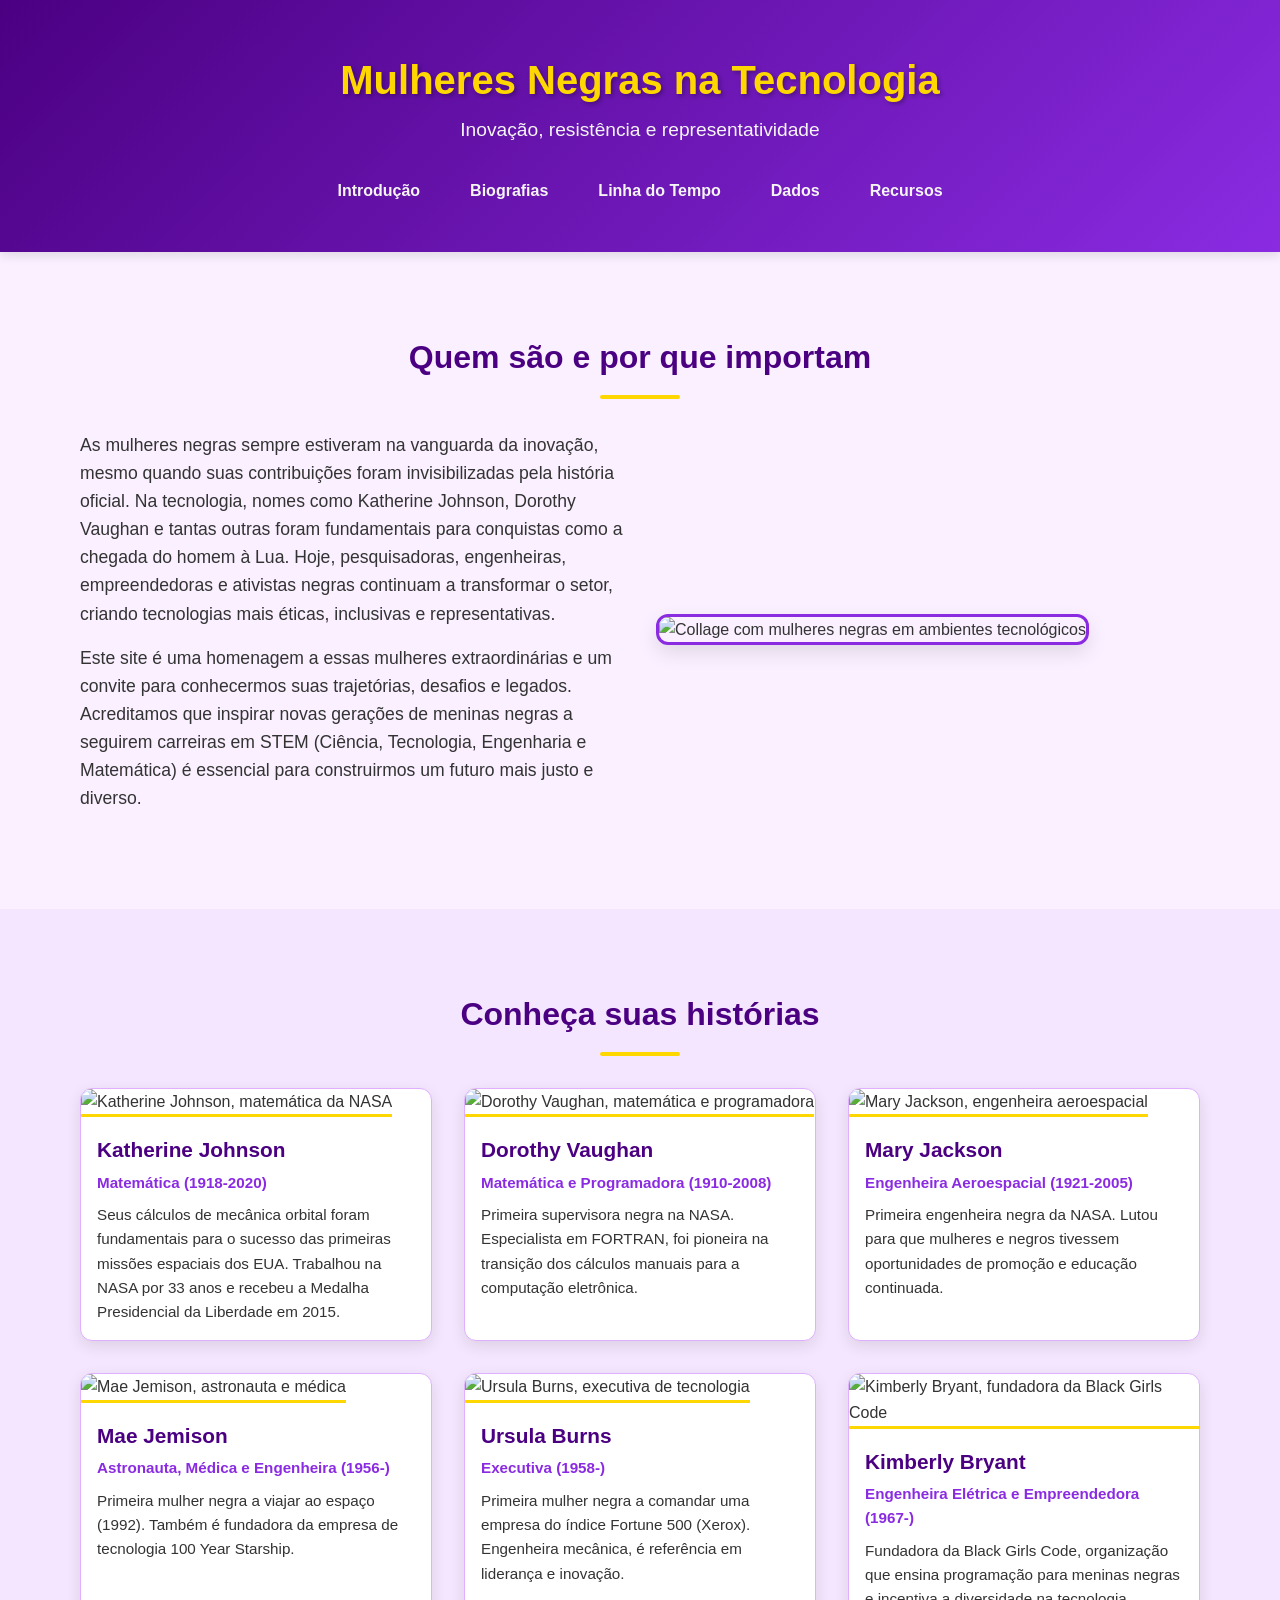
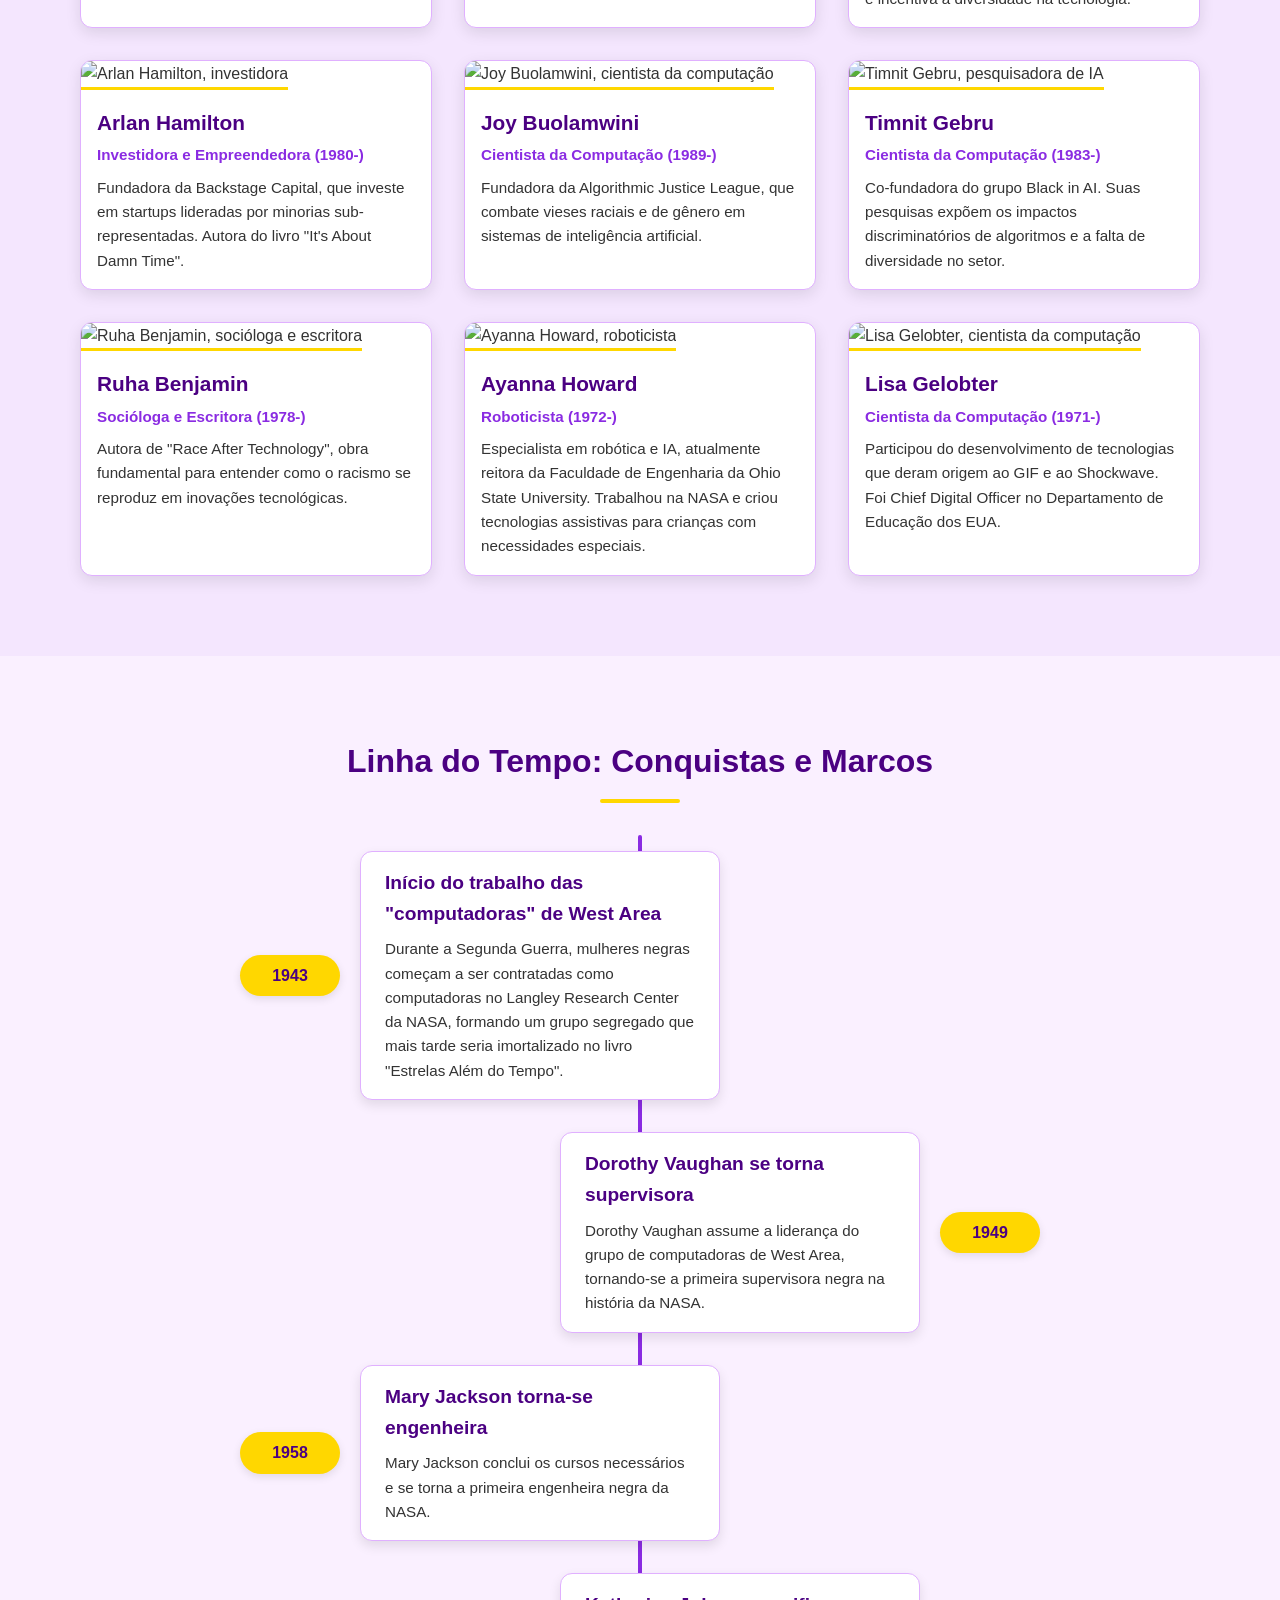
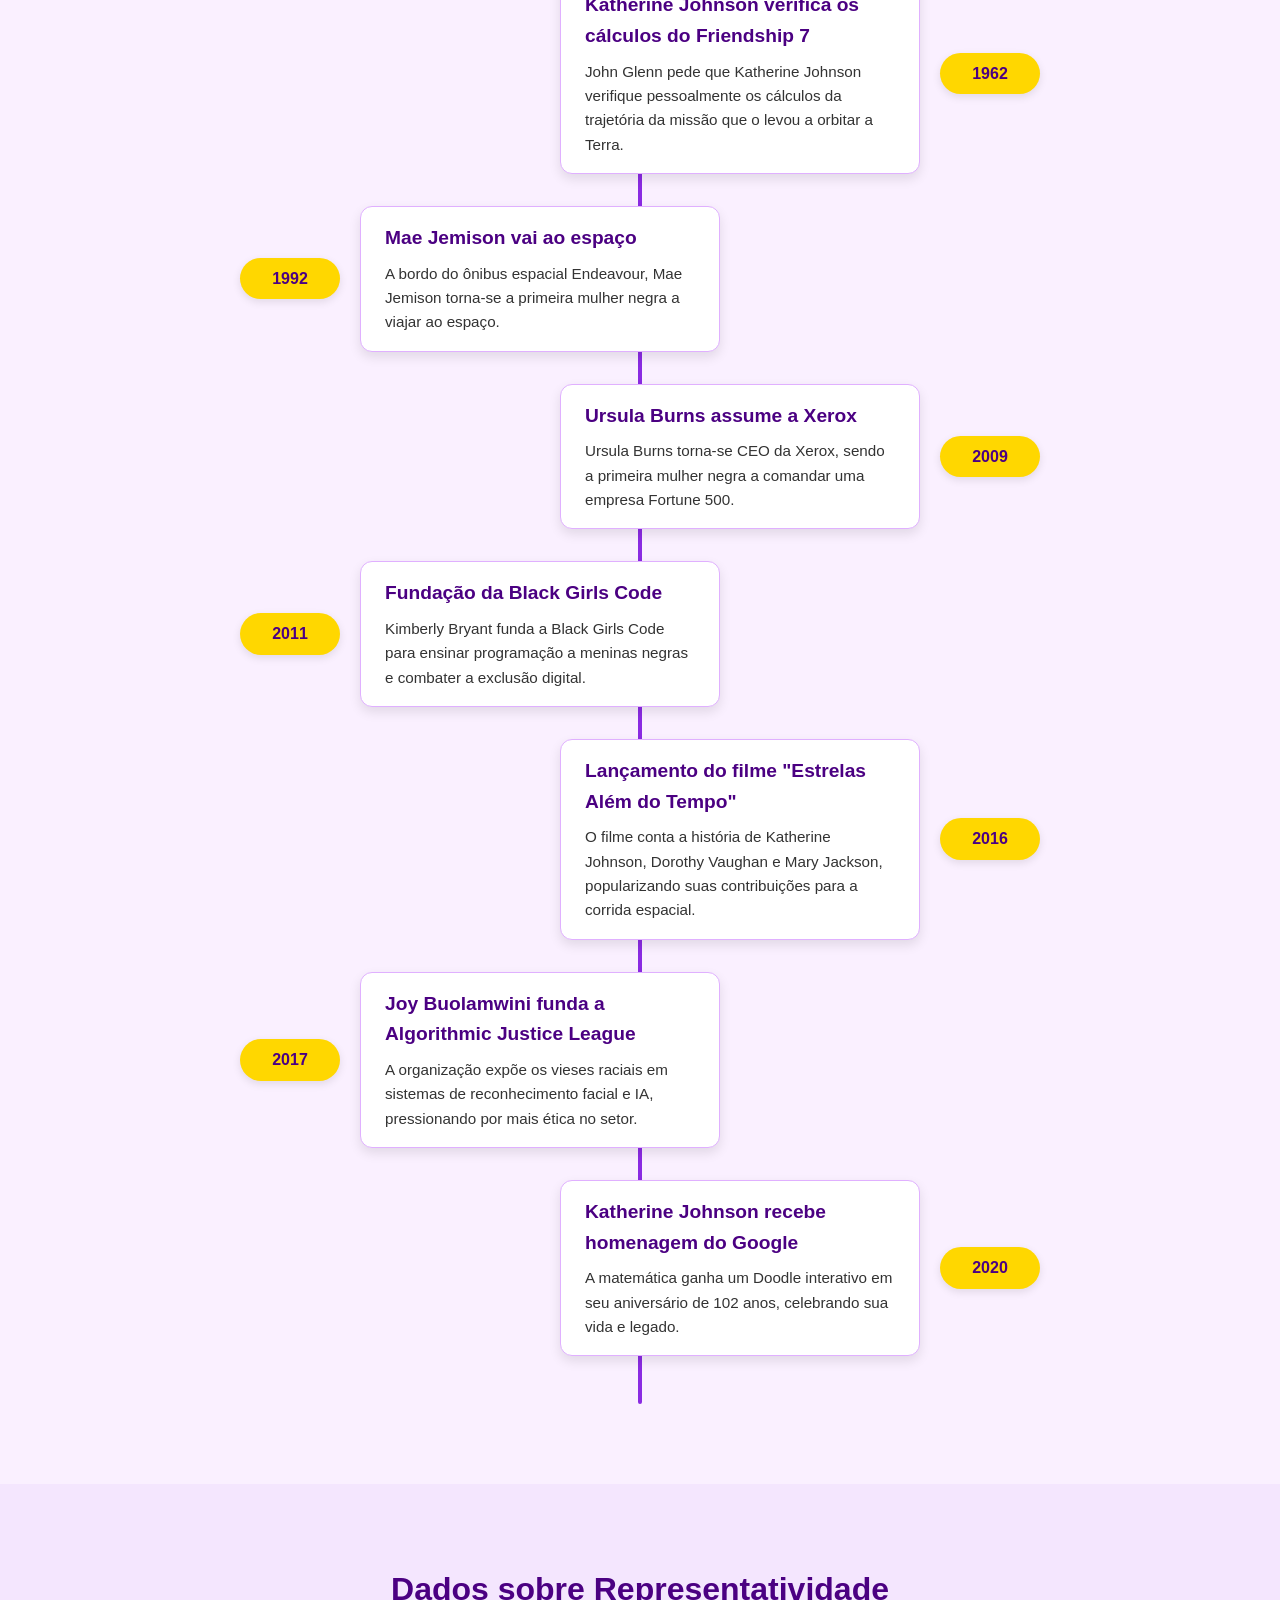
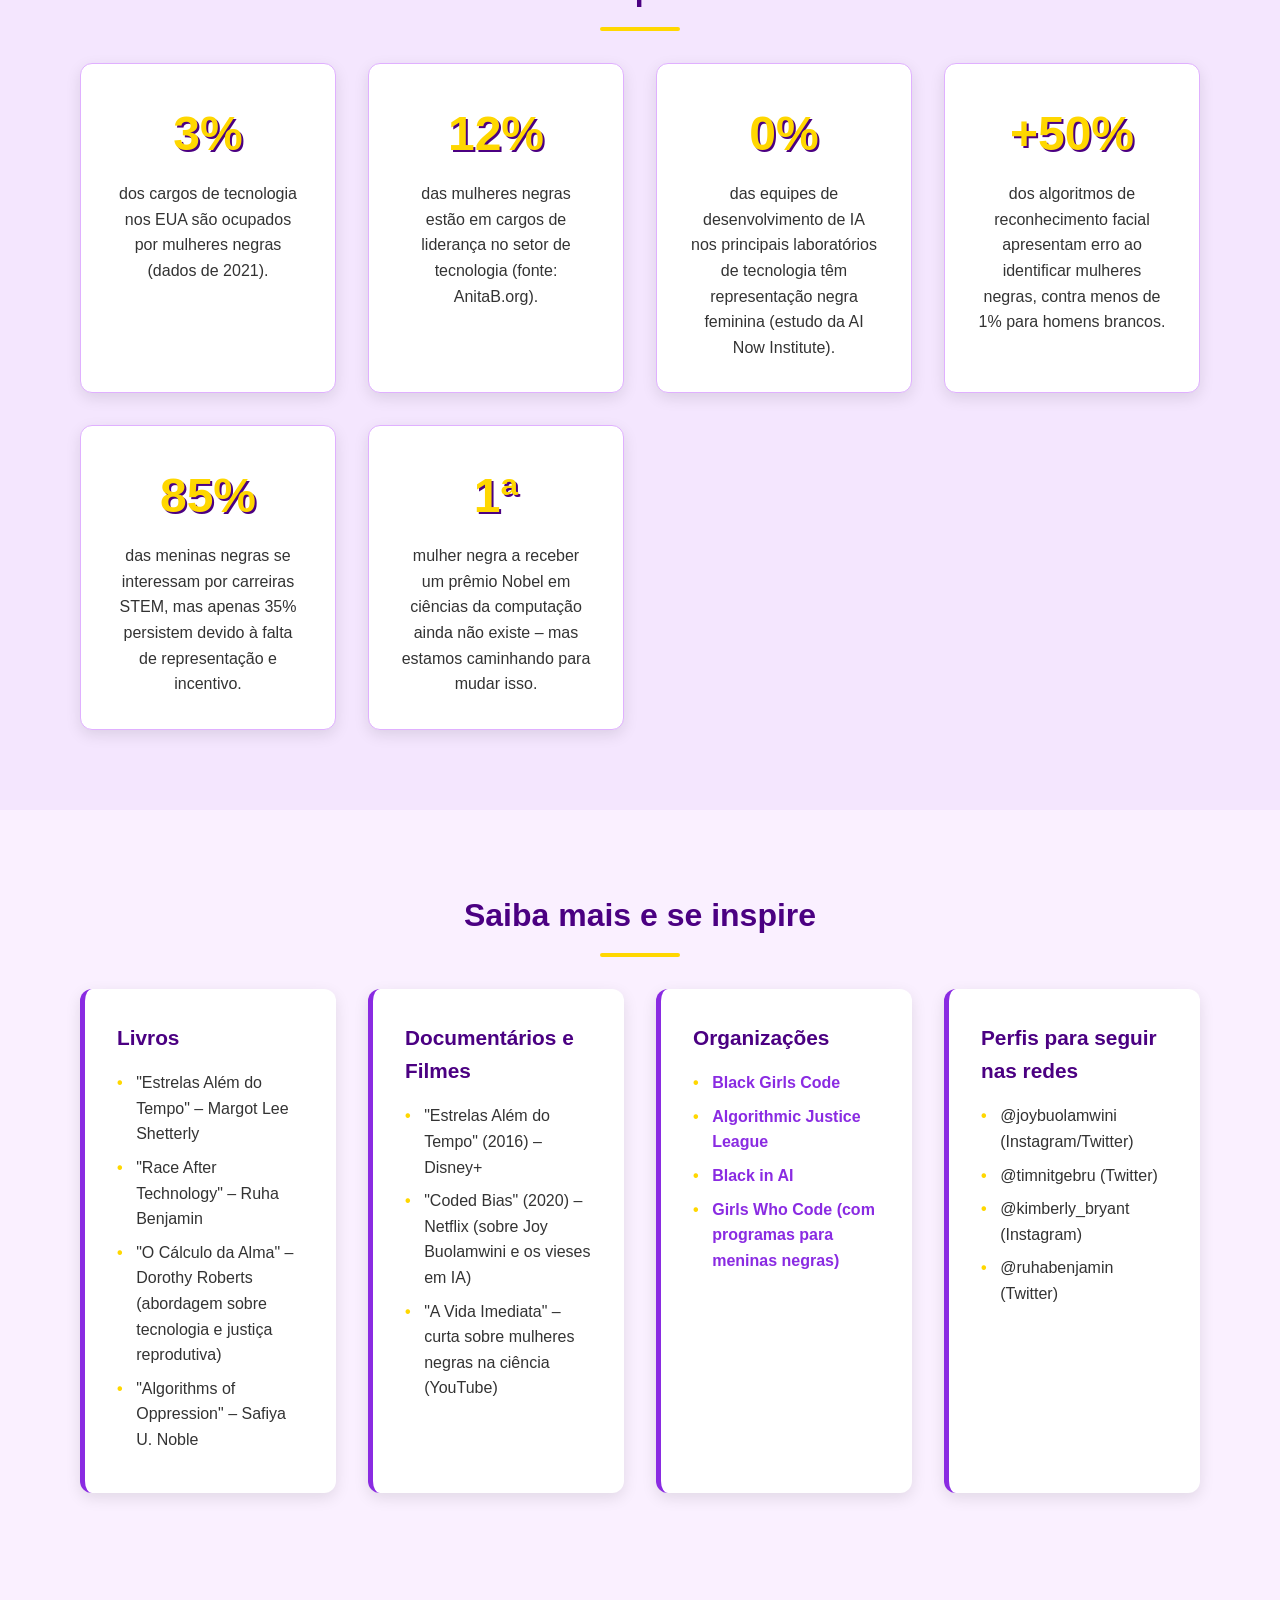
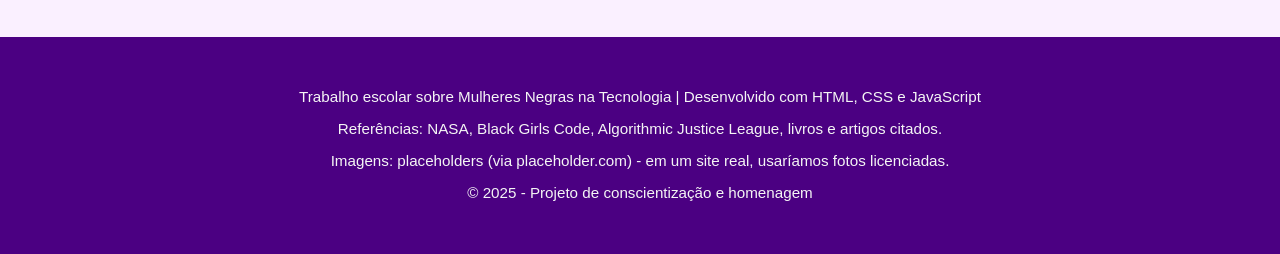
==== index.html @ 6ed9ed8a "Start inicial" ====
<!DOCTYPE html>
<html lang="pt-BR">
<head>
    <meta charset="UTF-8">
    <meta name="viewport" content="width=device-width, initial-scale=1.0">
    <title>Mulheres Negras na Tecnologia</title>
    <link rel="stylesheet" href="design/global.css">
</head>
<body>
    <header class="cabecalho">
        <div class="container">
            <h1 class="titulo-principal">Mulheres Negras na Tecnologia</h1>
            <p class="subtitulo">Inovação, resistência e representatividade</p>
            <nav class="navegacao">
                <ul class="menu">
                    <li><a href="#introducao">Introdução</a></li>
                    <li><a href="#biografias">Biografias</a></li>
                    <li><a href="#linha-do-tempo">Linha do Tempo</a></li>
                    <li><a href="#estatisticas">Dados</a></li>
                    <li><a href="#recursos">Recursos</a></li>
                </ul>
            </nav>
        </div>
    </header>

    <main>
        <section id="introducao" class="secao introducao">
            <div class="container">
                <h2 class="titulo-secao">Quem são e por que importam</h2>
                <div class="conteudo-introducao">
                    <div class="texto-introducao">
                        <p>As mulheres negras sempre estiveram na vanguarda da inovação, mesmo quando suas contribuições foram invisibilizadas pela história oficial. Na tecnologia, nomes como Katherine Johnson, Dorothy Vaughan e tantas outras foram fundamentais para conquistas como a chegada do homem à Lua. Hoje, pesquisadoras, engenheiras, empreendedoras e ativistas negras continuam a transformar o setor, criando tecnologias mais éticas, inclusivas e representativas.</p>
                        <p>Este site é uma homenagem a essas mulheres extraordinárias e um convite para conhecermos suas trajetórias, desafios e legados. Acreditamos que inspirar novas gerações de meninas negras a seguirem carreiras em STEM (Ciência, Tecnologia, Engenharia e Matemática) é essencial para construirmos um futuro mais justo e diverso.</p>
                    </div>
                    <div class="imagem-introducao">
                        <img src="https://via.placeholder.com/400x300/5E2394/FFFFFF?text=Representatividade+negra+na+tecnologia" alt="Collage com mulheres negras em ambientes tecnológicos" class="img-responsive">
                    </div>
                </div>
            </div>
        </section>

        <section id="biografias" class="secao biografias">
            <div class="container">
                <h2 class="titulo-secao">Conheça suas histórias</h2>
                <div class="grid-cards">
                    <article class="card">
                        <img src="https://via.placeholder.com/300x200/8A2BE2/FFFFFF?text=Katherine+Johnson" alt="Katherine Johnson, matemática da NASA" class="card-imagem">
                        <div class="card-conteudo">
                            <h3 class="card-titulo">Katherine Johnson</h3>
                            <p class="card-area">Matemática (1918-2020)</p>
                            <p class="card-descricao">Seus cálculos de mecânica orbital foram fundamentais para o sucesso das primeiras missões espaciais dos EUA. Trabalhou na NASA por 33 anos e recebeu a Medalha Presidencial da Liberdade em 2015.</p>
                        </div>
                    </article>

                    <article class="card">
                        <img src="https://via.placeholder.com/300x200/8A2BE2/FFFFFF?text=Dorothy+Vaughan" alt="Dorothy Vaughan, matemática e programadora" class="card-imagem">
                        <div class="card-conteudo">
                            <h3 class="card-titulo">Dorothy Vaughan</h3>
                            <p class="card-area">Matemática e Programadora (1910-2008)</p>
                            <p class="card-descricao">Primeira supervisora negra na NASA. Especialista em FORTRAN, foi pioneira na transição dos cálculos manuais para a computação eletrônica.</p>
                        </div>
                    </article>

                    <article class="card">
                        <img src="https://via.placeholder.com/300x200/8A2BE2/FFFFFF?text=Mary+Jackson" alt="Mary Jackson, engenheira aeroespacial" class="card-imagem">
                        <div class="card-conteudo">
                            <h3 class="card-titulo">Mary Jackson</h3>
                            <p class="card-area">Engenheira Aeroespacial (1921-2005)</p>
                            <p class="card-descricao">Primeira engenheira negra da NASA. Lutou para que mulheres e negros tivessem oportunidades de promoção e educação continuada.</p>
                        </div>
                    </article>

                    <article class="card">
                        <img src="https://via.placeholder.com/300x200/8A2BE2/FFFFFF?text=Mae+Jemison" alt="Mae Jemison, astronauta e médica" class="card-imagem">
                        <div class="card-conteudo">
                            <h3 class="card-titulo">Mae Jemison</h3>
                            <p class="card-area">Astronauta, Médica e Engenheira (1956-)</p>
                            <p class="card-descricao">Primeira mulher negra a viajar ao espaço (1992). Também é fundadora da empresa de tecnologia 100 Year Starship.</p>
                        </div>
                    </article>

                    <article class="card">
                        <img src="https://via.placeholder.com/300x200/8A2BE2/FFFFFF?text=Ursula+Burns" alt="Ursula Burns, executiva de tecnologia" class="card-imagem">
                        <div class="card-conteudo">
                            <h3 class="card-titulo">Ursula Burns</h3>
                            <p class="card-area">Executiva (1958-)</p>
                            <p class="card-descricao">Primeira mulher negra a comandar uma empresa do índice Fortune 500 (Xerox). Engenheira mecânica, é referência em liderança e inovação.</p>
                        </div>
                    </article>

                    <article class="card">
                        <img src="https://via.placeholder.com/300x200/8A2BE2/FFFFFF?text=Kimberly+Bryant" alt="Kimberly Bryant, fundadora da Black Girls Code" class="card-imagem">
                        <div class="card-conteudo">
                            <h3 class="card-titulo">Kimberly Bryant</h3>
                            <p class="card-area">Engenheira Elétrica e Empreendedora (1967-)</p>
                            <p class="card-descricao">Fundadora da Black Girls Code, organização que ensina programação para meninas negras e incentiva a diversidade na tecnologia.</p>
                        </div>
                    </article>

                    <article class="card">
                        <img src="https://via.placeholder.com/300x200/8A2BE2/FFFFFF?text=Arlan+Hamilton" alt="Arlan Hamilton, investidora" class="card-imagem">
                        <div class="card-conteudo">
                            <h3 class="card-titulo">Arlan Hamilton</h3>
                            <p class="card-area">Investidora e Empreendedora (1980-)</p>
                            <p class="card-descricao">Fundadora da Backstage Capital, que investe em startups lideradas por minorias sub-representadas. Autora do livro "It's About Damn Time".</p>
                        </div>
                    </article>

                    <article class="card">
                        <img src="https://via.placeholder.com/300x200/8A2BE2/FFFFFF?text=Joy+Buolamwini" alt="Joy Buolamwini, cientista da computação" class="card-imagem">
                        <div class="card-conteudo">
                            <h3 class="card-titulo">Joy Buolamwini</h3>
                            <p class="card-area">Cientista da Computação (1989-)</p>
                            <p class="card-descricao">Fundadora da Algorithmic Justice League, que combate vieses raciais e de gênero em sistemas de inteligência artificial.</p>
                        </div>
                    </article>

                    <article class="card">
                        <img src="https://via.placeholder.com/300x200/8A2BE2/FFFFFF?text=Timnit+Gebru" alt="Timnit Gebru, pesquisadora de IA" class="card-imagem">
                        <div class="card-conteudo">
                            <h3 class="card-titulo">Timnit Gebru</h3>
                            <p class="card-area">Cientista da Computação (1983-)</p>
                            <p class="card-descricao">Co-fundadora do grupo Black in AI. Suas pesquisas expõem os impactos discriminatórios de algoritmos e a falta de diversidade no setor.</p>
                        </div>
                    </article>

                    <article class="card">
                        <img src="https://via.placeholder.com/300x200/8A2BE2/FFFFFF?text=Ruha+Benjamin" alt="Ruha Benjamin, socióloga e escritora" class="card-imagem">
                        <div class="card-conteudo">
                            <h3 class="card-titulo">Ruha Benjamin</h3>
                            <p class="card-area">Socióloga e Escritora (1978-)</p>
                            <p class="card-descricao">Autora de "Race After Technology", obra fundamental para entender como o racismo se reproduz em inovações tecnológicas.</p>
                        </div>
                    </article>

                    
                    <article class="card">
                        <img src="https://via.placeholder.com/300x200/8A2BE2/FFFFFF?text=Ayanna+Howard" alt="Ayanna Howard, roboticista" class="card-imagem">
                        <div class="card-conteudo">
                            <h3 class="card-titulo">Ayanna Howard</h3>
                            <p class="card-area">Roboticista (1972-)</p>
                            <p class="card-descricao">Especialista em robótica e IA, atualmente reitora da Faculdade de Engenharia da Ohio State University. Trabalhou na NASA e criou tecnologias assistivas para crianças com necessidades especiais.</p>
                        </div>
                    </article>

                   
                    <article class="card">
                        <img src="https://via.placeholder.com/300x200/8A2BE2/FFFFFF?text=Lisa+Gelobter" alt="Lisa Gelobter, cientista da computação" class="card-imagem">
                        <div class="card-conteudo">
                            <h3 class="card-titulo">Lisa Gelobter</h3>
                            <p class="card-area">Cientista da Computação (1971-)</p>
                            <p class="card-descricao">Participou do desenvolvimento de tecnologias que deram origem ao GIF e ao Shockwave. Foi Chief Digital Officer no Departamento de Educação dos EUA.</p>
                        </div>
                    </article>
                </div>
            </div>
        </section>

        
        <section id="linha-do-tempo" class="secao linha-do-tempo">
            <div class="container">
                <h2 class="titulo-secao">Linha do Tempo: Conquistas e Marcos</h2>
                <div class="timeline">
                    <div class="timeline-item">
                        <div class="timeline-data">1943</div>
                        <div class="timeline-conteudo">
                            <h3>Início do trabalho das "computadoras" de West Area</h3>
                            <p>Durante a Segunda Guerra, mulheres negras começam a ser contratadas como computadoras no Langley Research Center da NASA, formando um grupo segregado que mais tarde seria imortalizado no livro "Estrelas Além do Tempo".</p>
                        </div>
                    </div>
                    <div class="timeline-item">
                        <div class="timeline-data">1949</div>
                        <div class="timeline-conteudo">
                            <h3>Dorothy Vaughan se torna supervisora</h3>
                            <p>Dorothy Vaughan assume a liderança do grupo de computadoras de West Area, tornando-se a primeira supervisora negra na história da NASA.</p>
                        </div>
                    </div>
                    <div class="timeline-item">
                        <div class="timeline-data">1958</div>
                        <div class="timeline-conteudo">
                            <h3>Mary Jackson torna-se engenheira</h3>
                            <p>Mary Jackson conclui os cursos necessários e se torna a primeira engenheira negra da NASA.</p>
                        </div>
                    </div>
                    <div class="timeline-item">
                        <div class="timeline-data">1962</div>
                        <div class="timeline-conteudo">
                            <h3>Katherine Johnson verifica os cálculos do Friendship 7</h3>
                            <p>John Glenn pede que Katherine Johnson verifique pessoalmente os cálculos da trajetória da missão que o levou a orbitar a Terra.</p>
                        </div>
                    </div>
                    <div class="timeline-item">
                        <div class="timeline-data">1992</div>
                        <div class="timeline-conteudo">
                            <h3>Mae Jemison vai ao espaço</h3>
                            <p>A bordo do ônibus espacial Endeavour, Mae Jemison torna-se a primeira mulher negra a viajar ao espaço.</p>
                        </div>
                    </div>
                    <div class="timeline-item">
                        <div class="timeline-data">2009</div>
                        <div class="timeline-conteudo">
                            <h3>Ursula Burns assume a Xerox</h3>
                            <p>Ursula Burns torna-se CEO da Xerox, sendo a primeira mulher negra a comandar uma empresa Fortune 500.</p>
                        </div>
                    </div>
                    <div class="timeline-item">
                        <div class="timeline-data">2011</div>
                        <div class="timeline-conteudo">
                            <h3>Fundação da Black Girls Code</h3>
                            <p>Kimberly Bryant funda a Black Girls Code para ensinar programação a meninas negras e combater a exclusão digital.</p>
                        </div>
                    </div>
                    <div class="timeline-item">
                        <div class="timeline-data">2016</div>
                        <div class="timeline-conteudo">
                            <h3>Lançamento do filme "Estrelas Além do Tempo"</h3>
                            <p>O filme conta a história de Katherine Johnson, Dorothy Vaughan e Mary Jackson, popularizando suas contribuições para a corrida espacial.</p>
                        </div>
                    </div>
                    <div class="timeline-item">
                        <div class="timeline-data">2017</div>
                        <div class="timeline-conteudo">
                            <h3>Joy Buolamwini funda a Algorithmic Justice League</h3>
                            <p>A organização expõe os vieses raciais em sistemas de reconhecimento facial e IA, pressionando por mais ética no setor.</p>
                        </div>
                    </div>
                    <div class="timeline-item">
                        <div class="timeline-data">2020</div>
                        <div class="timeline-conteudo">
                            <h3>Katherine Johnson recebe homenagem do Google</h3>
                            <p>A matemática ganha um Doodle interativo em seu aniversário de 102 anos, celebrando sua vida e legado.</p>
                        </div>
                    </div>
                </div>
            </div>
        </section>

        <section id="estatisticas" class="secao estatisticas">
            <div class="container">
                <h2 class="titulo-secao">Dados sobre Representatividade</h2>
                <div class="grid-estatisticas">
                    <div class="card-estatistica">
                        <span class="numero">3%</span>
                        <p class="descricao-estatistica">dos cargos de tecnologia nos EUA são ocupados por mulheres negras (dados de 2021).</p>
                    </div>
                    <div class="card-estatistica">
                        <span class="numero">12%</span>
                        <p class="descricao-estatistica">das mulheres negras estão em cargos de liderança no setor de tecnologia (fonte: AnitaB.org).</p>
                    </div>
                    <div class="card-estatistica">
                        <span class="numero">0%</span>
                        <p class="descricao-estatistica">das equipes de desenvolvimento de IA nos principais laboratórios de tecnologia têm representação negra feminina (estudo da AI Now Institute).</p>
                    </div>
                    <div class="card-estatistica">
                        <span class="numero">+50%</span>
                        <p class="descricao-estatistica">dos algoritmos de reconhecimento facial apresentam erro ao identificar mulheres negras, contra menos de 1% para homens brancos.</p>
                    </div>
                    <div class="card-estatistica">
                        <span class="numero">85%</span>
                        <p class="descricao-estatistica">das meninas negras se interessam por carreiras STEM, mas apenas 35% persistem devido à falta de representação e incentivo.</p>
                    </div>
                    <div class="card-estatistica">
                        <span class="numero">1ª</span>
                        <p class="descricao-estatistica">mulher negra a receber um prêmio Nobel em ciências da computação ainda não existe – mas estamos caminhando para mudar isso.</p>
                    </div>
                </div>
            </div>
        </section>

        <section id="recursos" class="secao recursos">
            <div class="container">
                <h2 class="titulo-secao">Saiba mais e se inspire</h2>
                <div class="grid-recursos">
                    <div class="recurso">
                        <h3>Livros</h3>
                        <ul>
                            <li>"Estrelas Além do Tempo" – Margot Lee Shetterly</li>
                            <li>"Race After Technology" – Ruha Benjamin</li>
                            <li>"O Cálculo da Alma" – Dorothy Roberts (abordagem sobre tecnologia e justiça reprodutiva)</li>
                            <li>"Algorithms of Oppression" – Safiya U. Noble</li>
                        </ul>
                    </div>
                    <div class="recurso">
                        <h3>Documentários e Filmes</h3>
                        <ul>
                            <li>"Estrelas Além do Tempo" (2016) – Disney+</li>
                            <li>"Coded Bias" (2020) – Netflix (sobre Joy Buolamwini e os vieses em IA)</li>
                            <li>"A Vida Imediata" – curta sobre mulheres negras na ciência (YouTube)</li>
                        </ul>
                    </div>
                    <div class="recurso">
                        <h3>Organizações</h3>
                        <ul>
                            <li><a href="https://www.blackgirlscode.com" target="_blank">Black Girls Code</a></li>
                            <li><a href="https://www.ajl.org" target="_blank">Algorithmic Justice League</a></li>
                            <li><a href="https://www.blackinai.org" target="_blank">Black in AI</a></li>
                            <li><a href="https://www.girlswhocode.com" target="_blank">Girls Who Code (com programas para meninas negras)</a></li>
                        </ul>
                    </div>
                    <div class="recurso">
                        <h3>Perfis para seguir nas redes</h3>
                        <ul>
                            <li>@joybuolamwini (Instagram/Twitter)</li>
                            <li>@timnitgebru (Twitter)</li>
                            <li>@kimberly_bryant (Instagram)</li>
                            <li>@ruhabenjamin (Twitter)</li>
                        </ul>
                    </div>
                </div>
            </div>
        </section>
    </main>

    <footer class="rodape">
        <div class="container">
            <p class="rodape-texto">Trabalho escolar sobre Mulheres Negras na Tecnologia | Desenvolvido com HTML, CSS e JavaScript</p>
            <p class="rodape-texto">Referências: NASA, Black Girls Code, Algorithmic Justice League, livros e artigos citados.</p>
            <p class="rodape-texto">Imagens: placeholders (via placeholder.com) - em um site real, usaríamos fotos licenciadas.</p>
            <p class="rodape-texto">© 2025 - Projeto de conscientização e homenagem</p>
        </div>
    </footer>

    <script src="animacoes/main.js"></script>
</body>
</html>
---- design/global.css ----
* {
    margin: 0;
    padding: 0;
    box-sizing: border-box;
}

:root {
    --cor-primaria: #4B0082;      
    --cor-secundaria: #8A2BE2;   
    --cor-destaque: #FFD700;       
    --cor-texto-claro: #F5F5F5;
    --cor-texto-escuro: #333333;
    --cor-fundo: #FAF0FF;           
    --cor-fundo-card: #FFFFFF;
    --cor-sombra: rgba(0, 0, 0, 0.1);
    --cor-borda: #E0B0FF;
    
    --fonte-titulo: 'Poppins', sans-serif;
    --fonte-corpo: 'Open Sans', sans-serif;
    
    --espaco-pequeno: 0.5rem;
    --espaco-medio: 1rem;
    --espaco-grande: 2rem;
    --espaco-xg: 4rem;
}

body {
    font-family: var(--fonte-corpo);
    color: var(--cor-texto-escuro);
    background-color: var(--cor-fundo);
    line-height: 1.6;
}

.container {
    width: 90%;
    max-width: 1200px;
    margin: 0 auto;
    padding: var(--espaco-medio);
}

h1, h2, h3, h4, h5, h6 {
    font-family: var(--fonte-titulo);
    font-weight: 700;
    margin-bottom: var(--espaco-medio);
    color: var(--cor-primaria);
}

.titulo-principal {
    font-size: 2.5rem;
    color: var(--cor-destaque);
    text-shadow: 2px 2px 4px rgba(0,0,0,0.3);
    margin-bottom: 0.2rem;
}

.subtitulo {
    font-size: 1.2rem;
    color: var(--cor-texto-claro);
    font-weight: 300;
}

.titulo-secao {
    font-size: 2rem;
    text-align: center;
    margin-bottom: var(--espaco-grande);
    position: relative;
    padding-bottom: var(--espaco-medio);
}

.titulo-secao::after {
    content: '';
    position: absolute;
    bottom: 0;
    left: 50%;
    transform: translateX(-50%);
    width: 80px;
    height: 4px;
    background: var(--cor-destaque);
    border-radius: 2px;
}

.cabecalho {
    background: linear-gradient(135deg, var(--cor-primaria), var(--cor-secundaria));
    color: var(--cor-texto-claro);
    padding: var(--espaco-grande) 0;
    text-align: center;
    box-shadow: 0 4px 10px var(--cor-sombra);
}

.navegacao {
    margin-top: var(--espaco-grande);
}

.menu {
    list-style: none;
    display: flex;
    justify-content: center;
    flex-wrap: wrap;
    gap: var(--espaco-medio);
}

.menu a {
    color: var(--cor-texto-claro);
    text-decoration: none;
    font-weight: 600;
    padding: var(--espaco-pequeno) var(--espaco-medio);
    border-radius: 30px;
    transition: background 0.3s, color 0.3s;
    border: 1px solid transparent;
}

.menu a:hover {
    background: var(--cor-destaque);
    color: var(--cor-primaria);
    border-color: var(--cor-destaque);
}

.secao {
    padding: var(--espaco-xg) 0;
}

.secao:nth-child(even) {
    background-color: rgba(138, 43, 226, 0.05); /* leve tom roxo */
}

.conteudo-introducao {
    display: grid;
    grid-template-columns: 1fr 1fr;
    gap: var(--espaco-grande);
    align-items: center;
}

.texto-introducao p {
    margin-bottom: var(--espaco-medio);
    font-size: 1.1rem;
}

.imagem-introducao img {
    width: 100%;
    border-radius: 12px;
    box-shadow: 0 8px 20px var(--cor-sombra);
    border: 3px solid var(--cor-secundaria);
}

.grid-cards {
    display: grid;
    grid-template-columns: repeat(auto-fill, minmax(280px, 1fr));
    gap: var(--espaco-grande);
}

.card {
    background: var(--cor-fundo-card);
    border-radius: 12px;
    overflow: hidden;
    box-shadow: 0 5px 15px var(--cor-sombra);
    transition: transform 0.3s, box-shadow 0.3s;
    border: 1px solid var(--cor-borda);
}

.card:hover {
    transform: translateY(-8px);
    box-shadow: 0 15px 30px rgba(75, 0, 130, 0.2);
}

.card-imagem {
    width: 100%;
    height: 200px;
    object-fit: cover;
    border-bottom: 3px solid var(--cor-destaque);
}

.card-conteudo {
    padding: var(--espaco-medio);
}

.card-titulo {
    font-size: 1.3rem;
    margin-bottom: 0.25rem;
    color: var(--cor-primaria);
}

.card-area {
    font-weight: 600;
    color: var(--cor-secundaria);
    margin-bottom: var(--espaco-pequeno);
    font-size: 0.95rem;
}

.card-descricao {
    font-size: 0.95rem;
    color: var(--cor-texto-escuro);
}

.timeline {
    position: relative;
    max-width: 800px;
    margin: 0 auto;
    padding: var(--espaco-medio) 0;
}

.timeline::before {
    content: '';
    position: absolute;
    left: 50%;
    top: 0;
    bottom: 0;
    width: 4px;
    background: var(--cor-secundaria);
    transform: translateX(-50%);
    border-radius: 2px;
}

.timeline-item {
    position: relative;
    margin-bottom: var(--espaco-grande);
    display: flex;
    justify-content: flex-start;
    align-items: center;
    width: 100%;
}

.timeline-item:nth-child(even) {
    flex-direction: row-reverse;
}

.timeline-data {
    background: var(--cor-destaque);
    color: var(--cor-primaria);
    font-weight: 700;
    padding: 0.5rem 1rem;
    border-radius: 30px;
    min-width: 100px;
    text-align: center;
    box-shadow: 0 3px 8px var(--cor-sombra);
    position: relative;
    z-index: 2;
}

.timeline-conteudo {
    background: var(--cor-fundo-card);
    border: 1px solid var(--cor-borda);
    border-radius: 12px;
    padding: 1rem 1.5rem;
    width: calc(50% - 40px);
    margin: 0 20px;
    box-shadow: 0 5px 12px var(--cor-sombra);
    transition: transform 0.3s;
}

.timeline-conteudo:hover {
    transform: scale(1.02);
}

.timeline-conteudo h3 {
    font-size: 1.2rem;
    color: var(--cor-primaria);
    margin-bottom: 0.5rem;
}

.timeline-conteudo p {
    margin: 0;
    font-size: 0.95rem;
}

@media (max-width: 768px) {
    .timeline::before {
        left: 30px;
    }
    
    .timeline-item,
    .timeline-item:nth-child(even) {
        flex-direction: column;
        align-items: flex-start;
        margin-left: 30px;
    }
    
    .timeline-data {
        margin-bottom: 10px;
    }
    
    .timeline-conteudo {
        width: calc(100% - 40px);
        margin-left: 40px;
    }
}

.grid-estatisticas {
    display: grid;
    grid-template-columns: repeat(auto-fit, minmax(200px, 1fr));
    gap: var(--espaco-grande);
    text-align: center;
}

.card-estatistica {
    background: var(--cor-fundo-card);
    padding: var(--espaco-grande);
    border-radius: 12px;
    box-shadow: 0 5px 15px var(--cor-sombra);
    transition: transform 0.3s;
    border: 1px solid var(--cor-borda);
}

.card-estatistica:hover {
    transform: scale(1.05);
}

.numero {
    display: block;
    font-size: 3rem;
    font-weight: 800;
    color: var(--cor-destaque);
    text-shadow: 2px 2px 0 var(--cor-primaria);
    margin-bottom: var(--espaco-pequeno);
}

.descricao-estatistica {
    font-size: 1rem;
    color: var(--cor-texto-escuro);
}

.grid-recursos {
    display: grid;
    grid-template-columns: repeat(auto-fit, minmax(250px, 1fr));
    gap: var(--espaco-grande);
}

.recurso {
    background: var(--cor-fundo-card);
    padding: var(--espaco-grande);
    border-radius: 12px;
    box-shadow: 0 5px 15px var(--cor-sombra);
    border-left: 5px solid var(--cor-secundaria);
}

.recurso h3 {
    font-size: 1.3rem;
    margin-bottom: var(--espaco-medio);
    color: var(--cor-primaria);
}

.recurso ul {
    list-style: none;
}

.recurso li {
    margin-bottom: var(--espaco-pequeno);
    padding-left: 1.2rem;
    position: relative;
}

.recurso li::before {
    content: '•';
    color: var(--cor-destaque);
    font-weight: bold;
    position: absolute;
    left: 0;
}

.recurso a {
    color: var(--cor-secundaria);
    text-decoration: none;
    font-weight: 600;
    transition: color 0.3s;
}

.recurso a:hover {
    color: var(--cor-destaque);
    text-decoration: underline;
}

.rodape {
    background: var(--cor-primaria);
    color: var(--cor-texto-claro);
    text-align: center;
    padding: var(--espaco-grande) 0;
    margin-top: var(--espaco-xg);
}

.rodape-texto {
    margin-bottom: var(--espaco-pequeno);
    font-size: 0.95rem;
}

.rodape-texto:last-child {
    margin-bottom: 0;
}

@media (max-width: 768px) {
    .titulo-principal {
        font-size: 2rem;
    }
    
    .conteudo-introducao {
        grid-template-columns: 1fr;
    }
    
    .imagem-introducao {
        order: -1;
    }
    
    .menu {
        flex-direction: column;
        align-items: center;
    }
    
    .menu a {
        display: block;
        width: 200px;
    }
    
    .grid-cards {
        grid-template-columns: 1fr;
    }
    
    .grid-estatisticas {
        grid-template-columns: 1fr;
    }
    
    .grid-recursos {
        grid-template-columns: 1fr;
    }
}

@media (max-width: 480px) {
    :root {
        --espaco-xg: 2rem;
    }
    
    .titulo-secao {
        font-size: 1.5rem;
    }
}
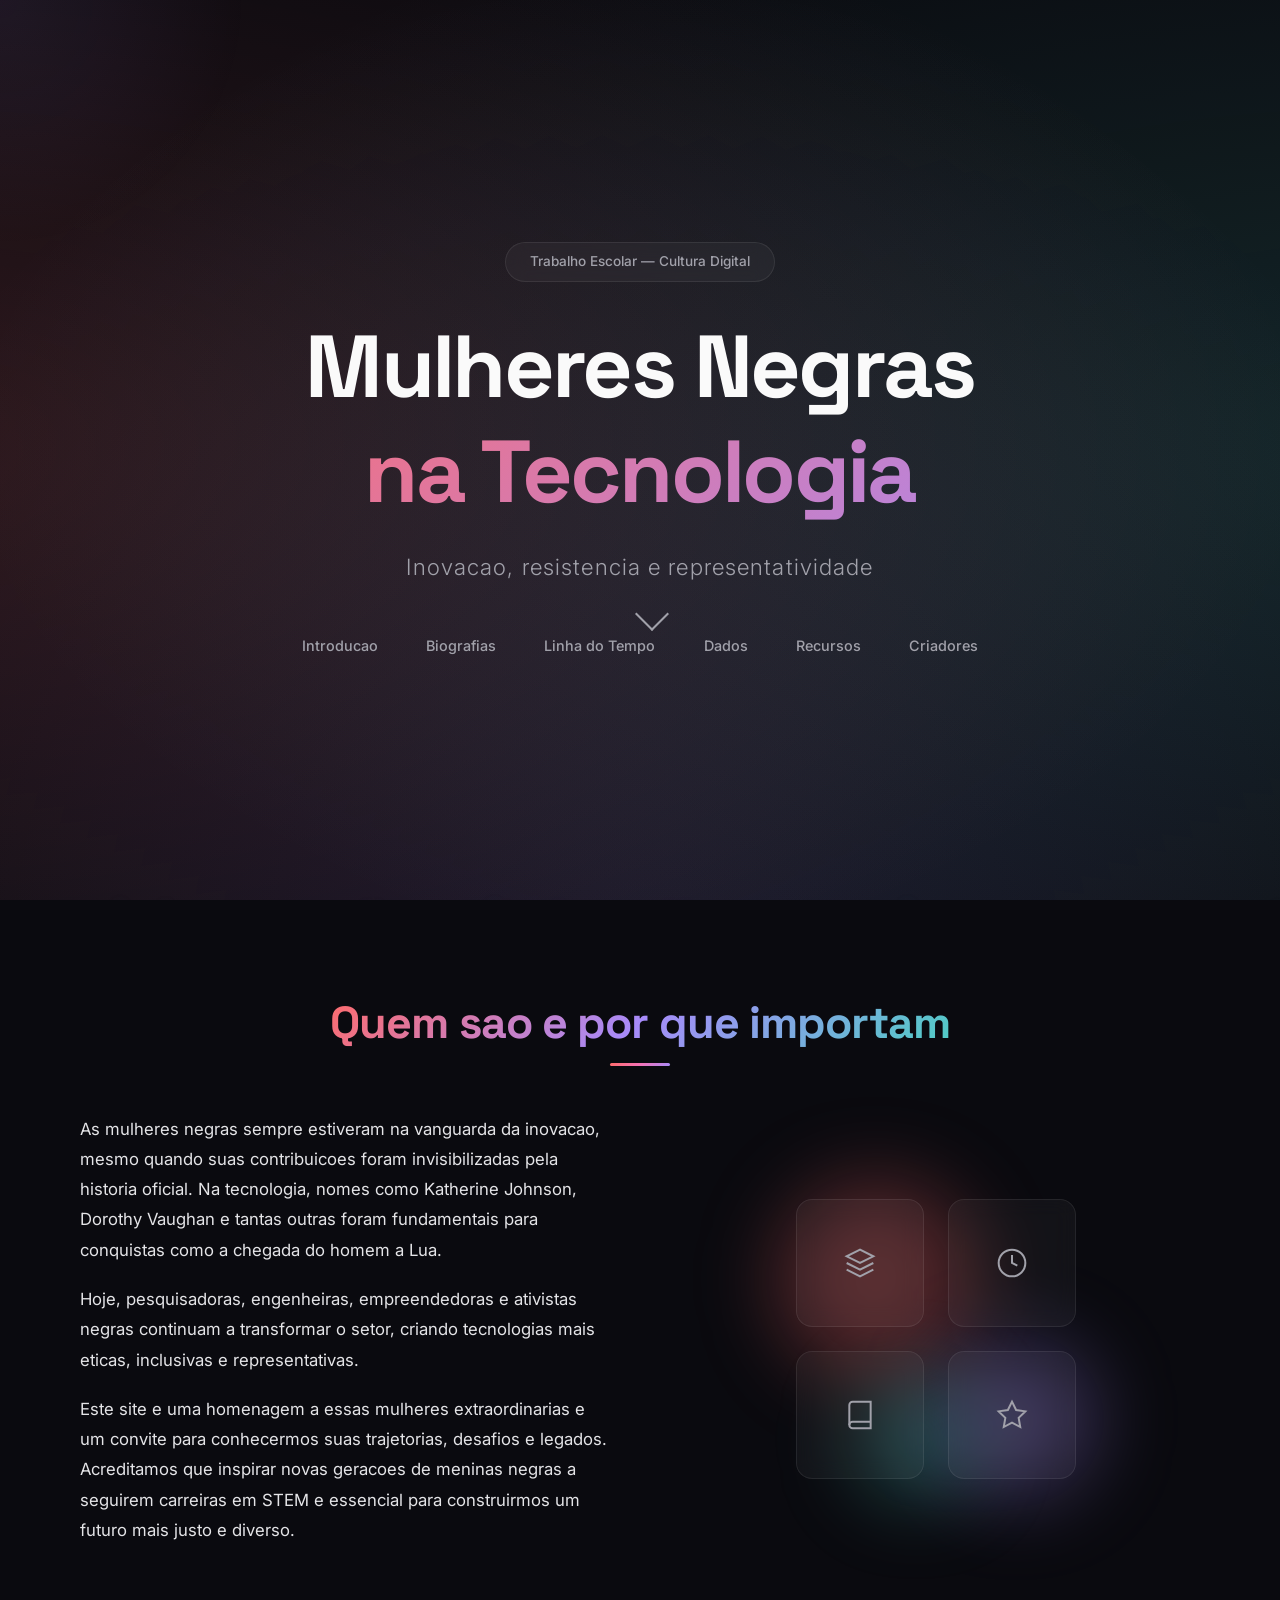
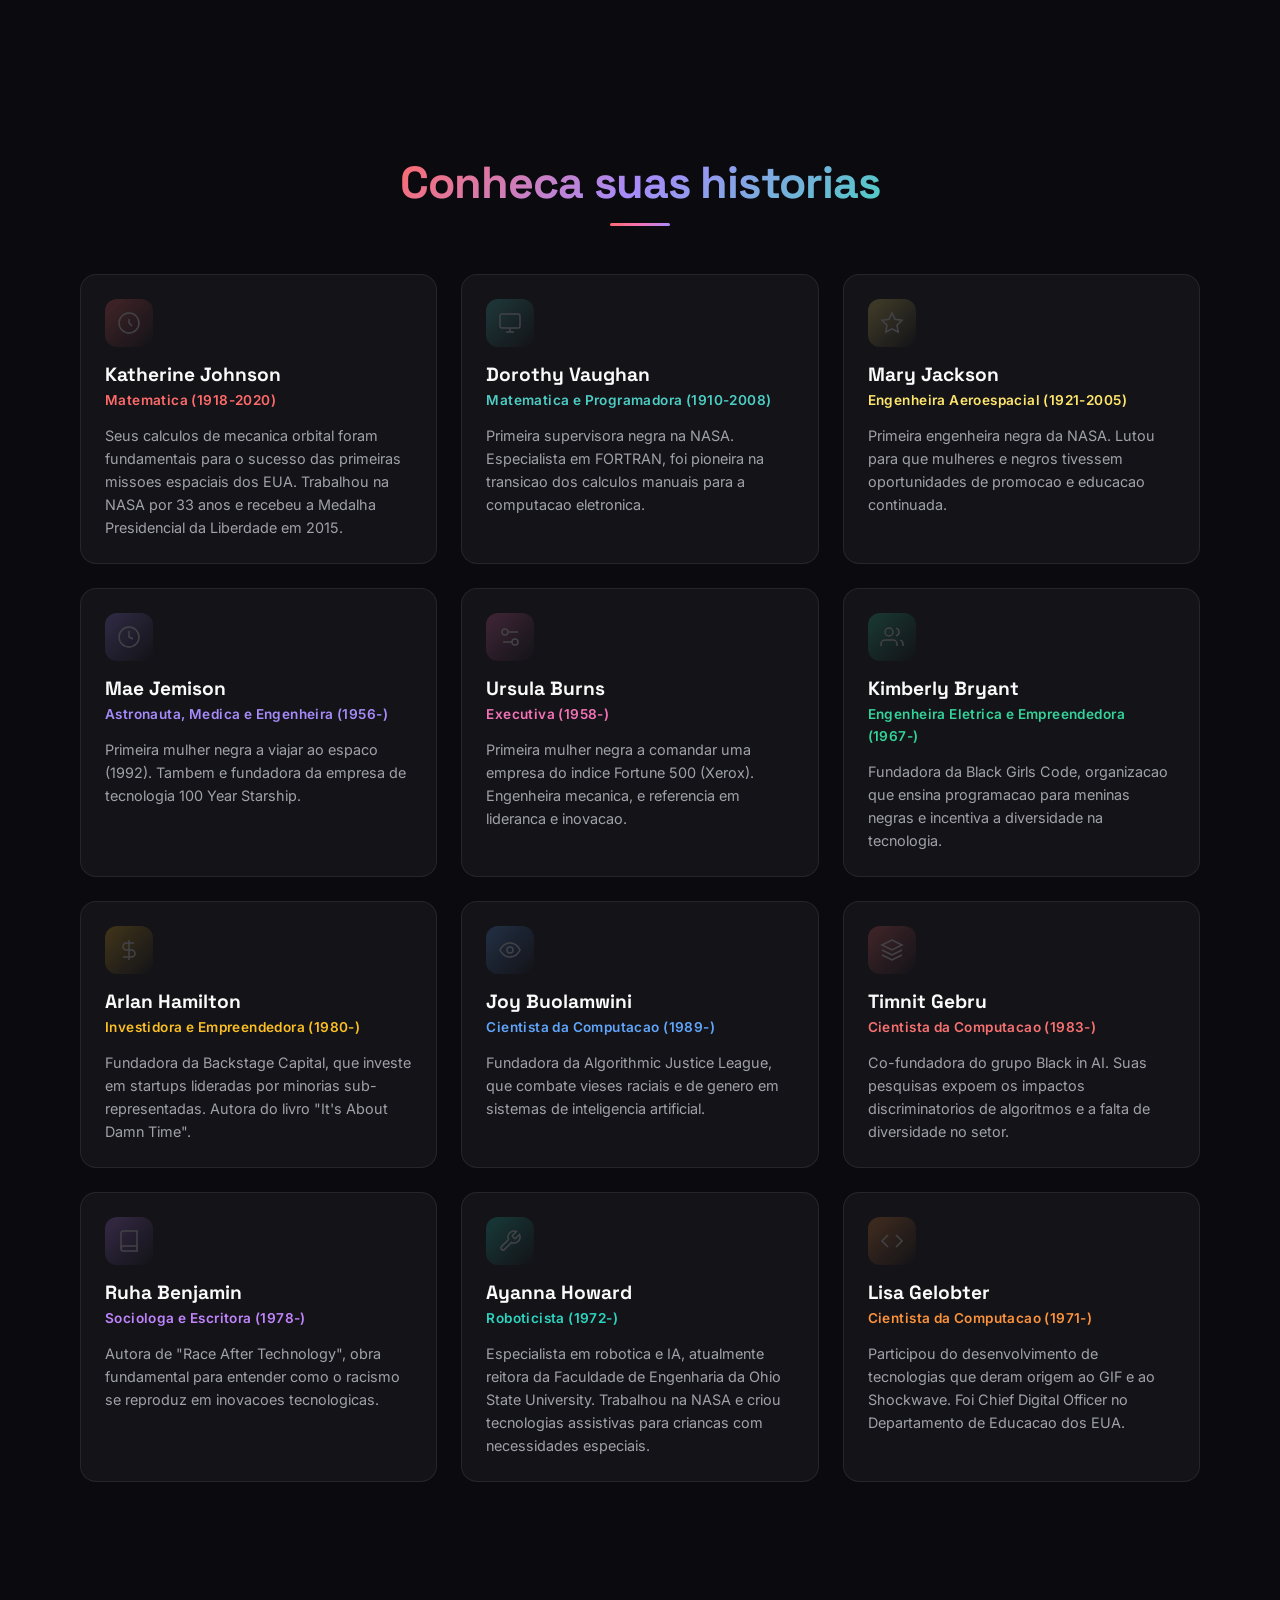
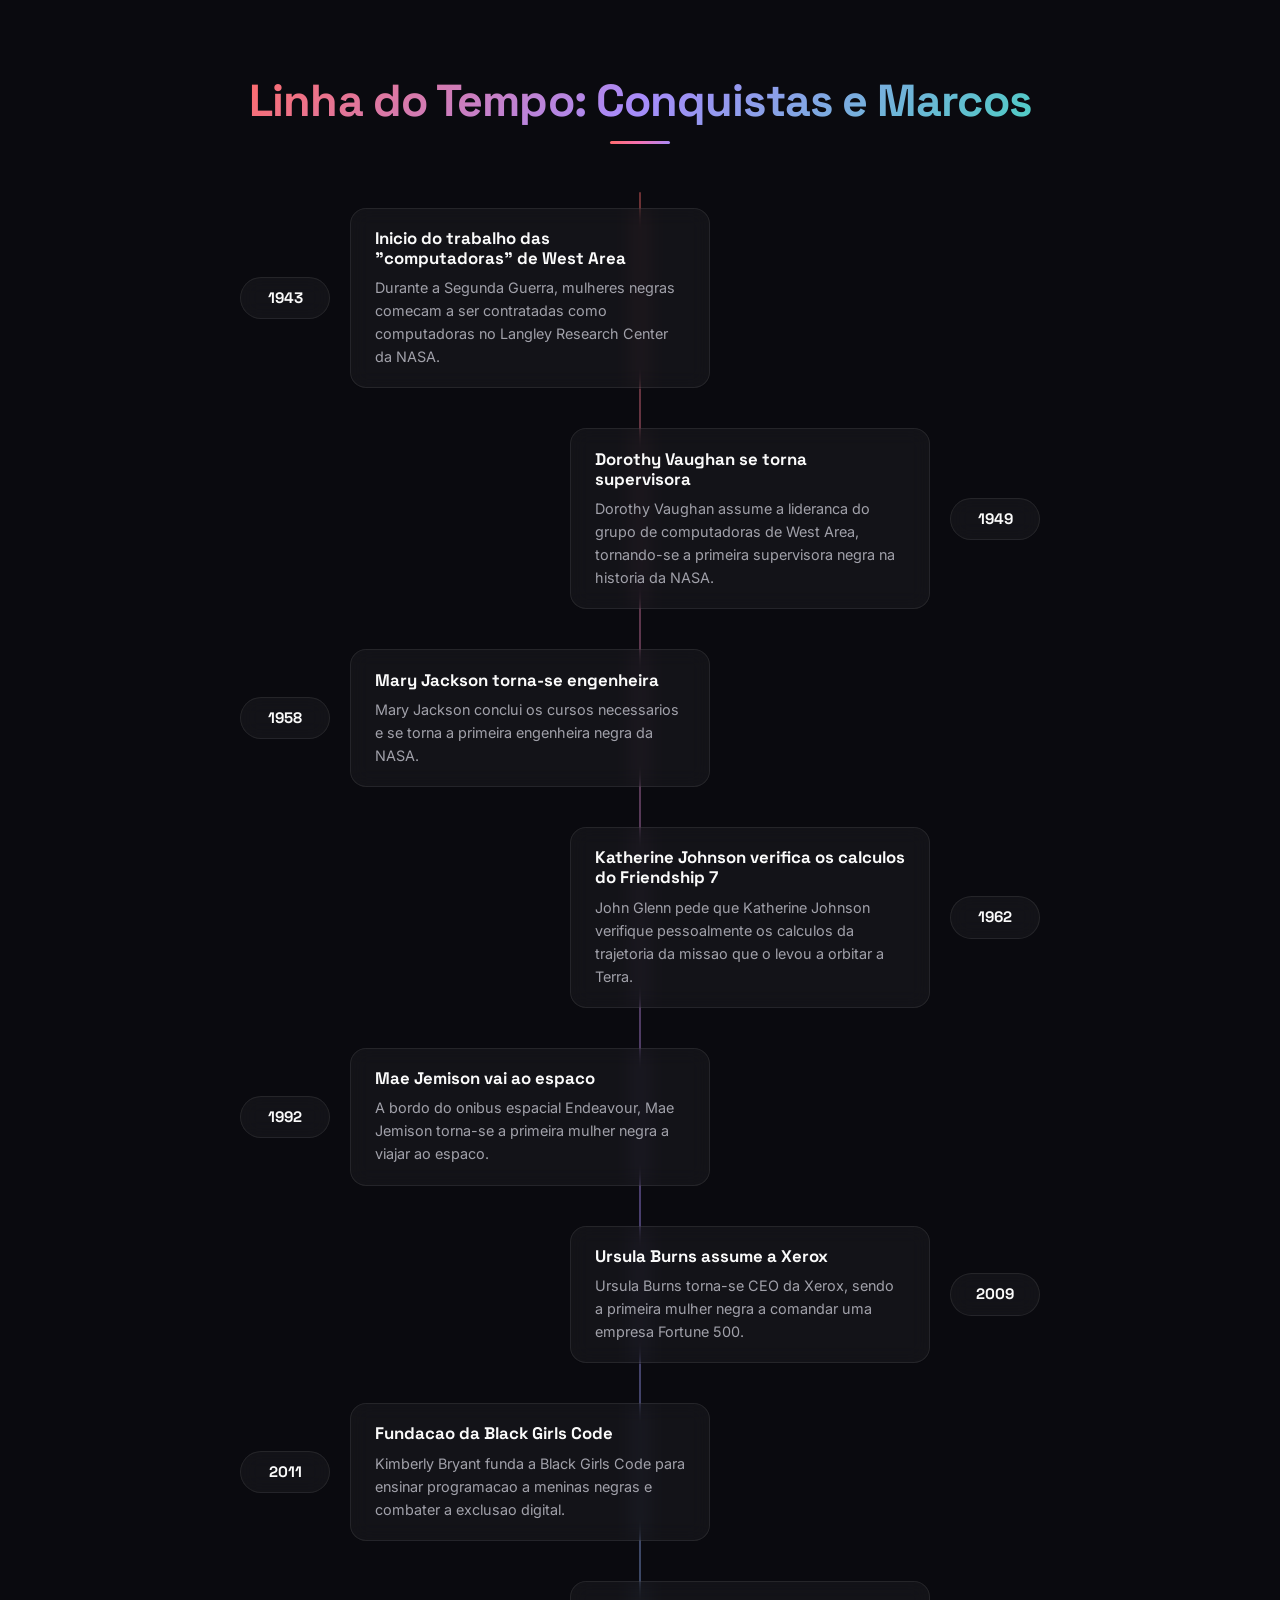
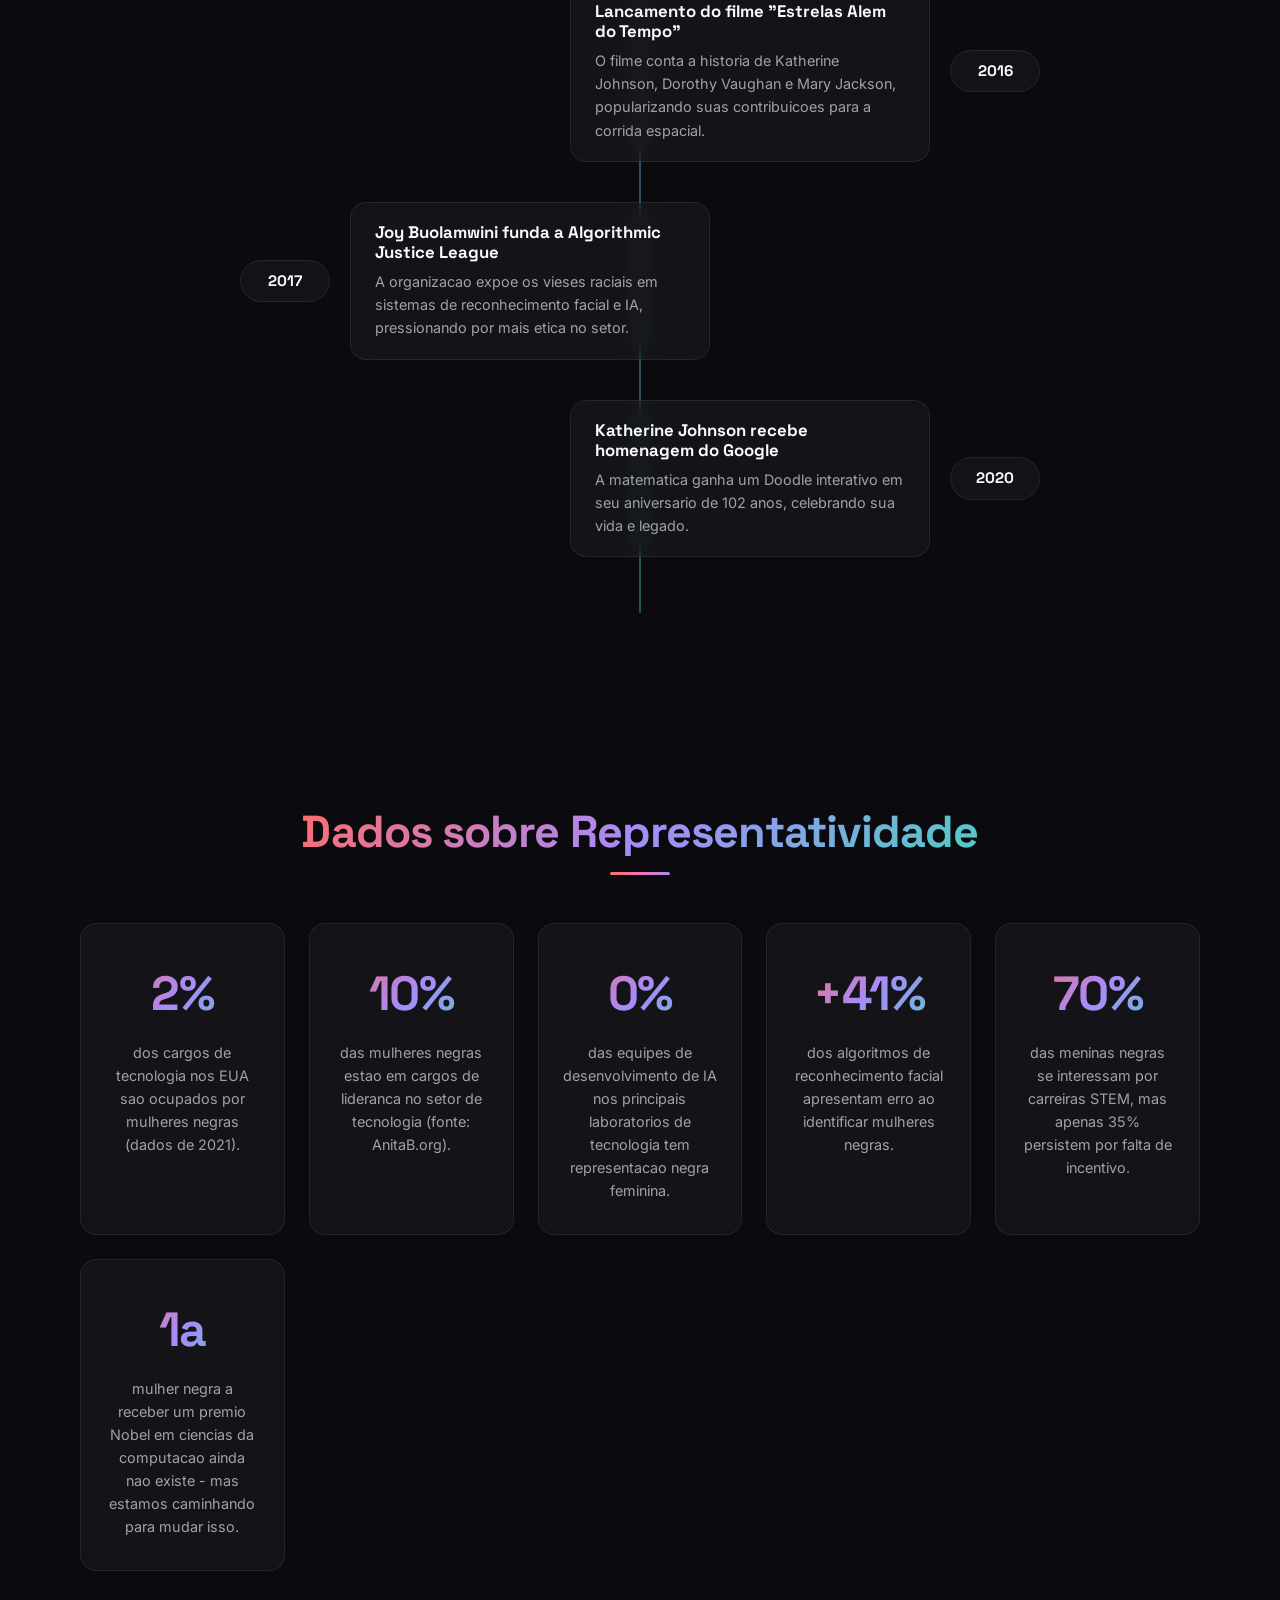
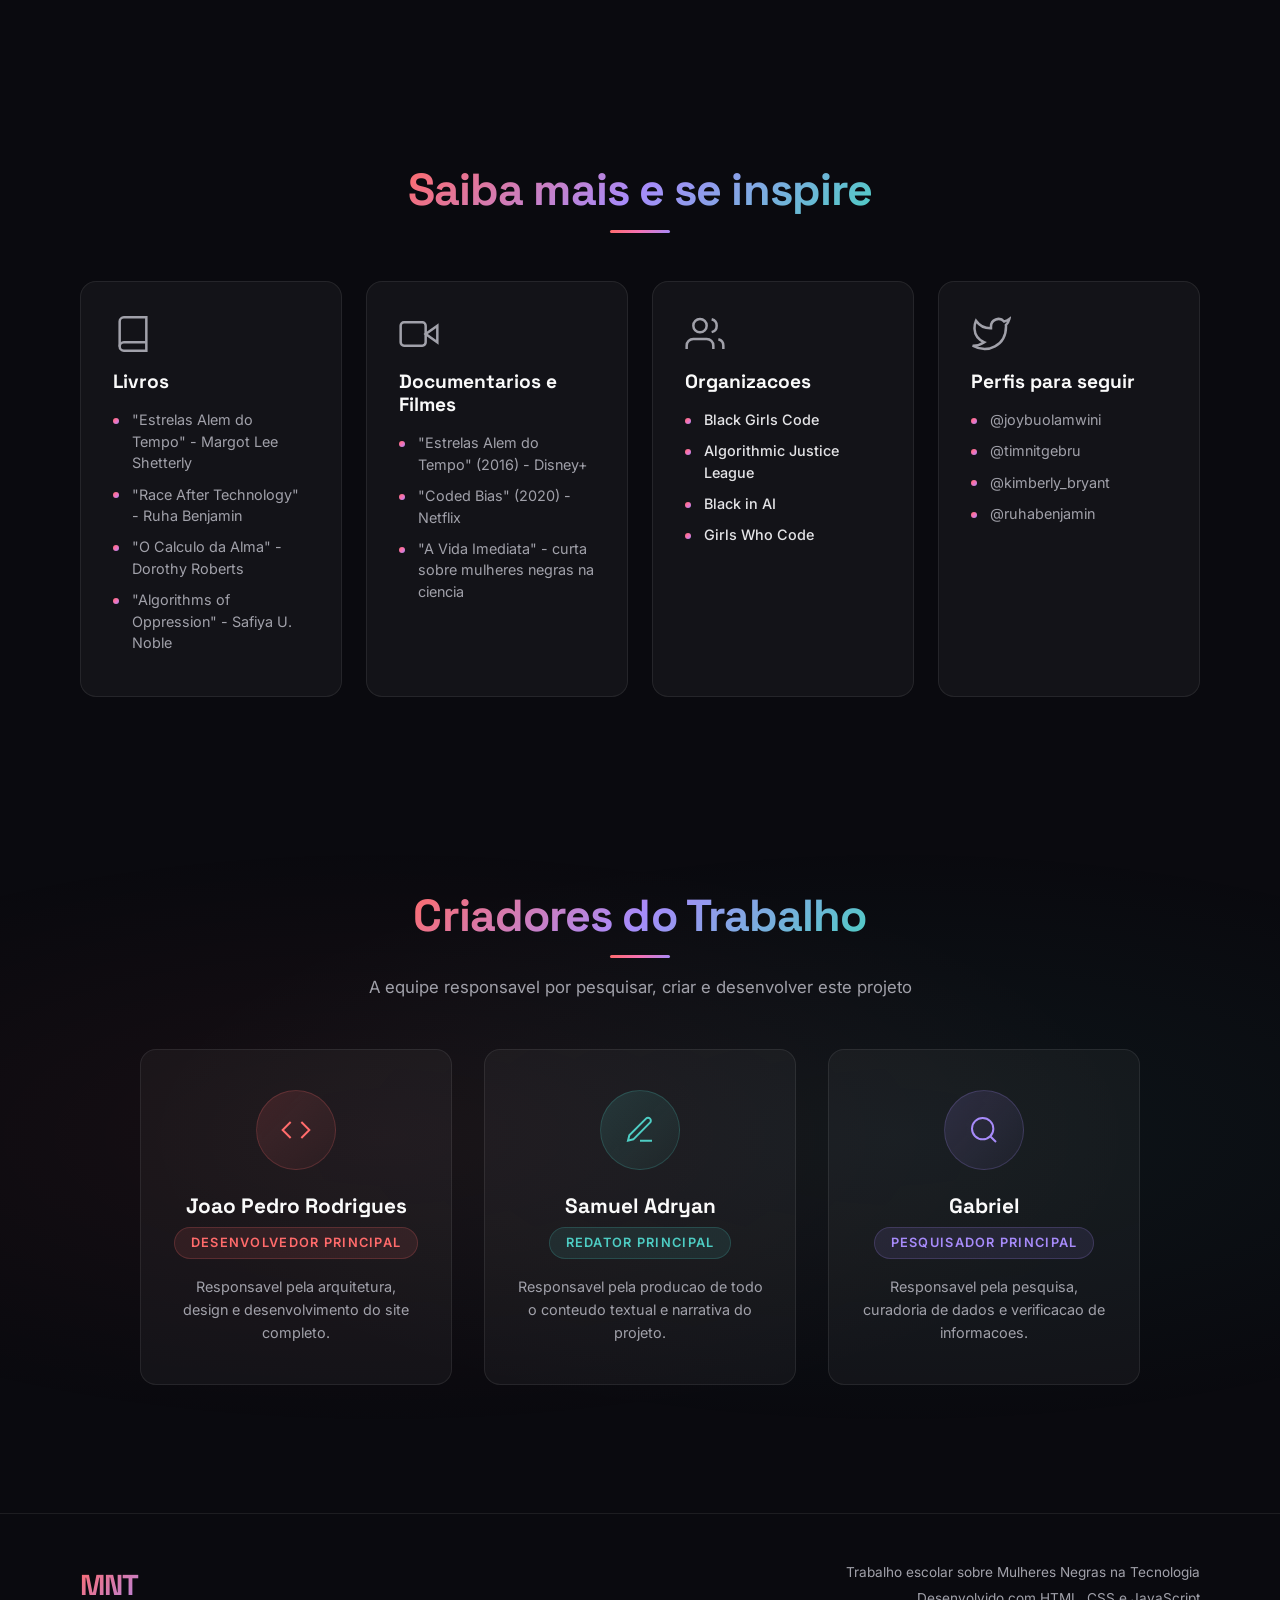
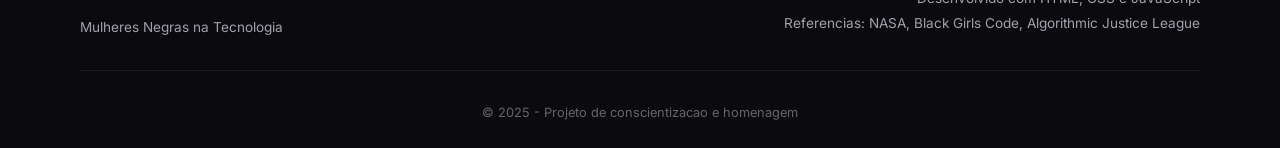
==== commit 63630a24: "Merge pull request #1 from novasentinel-tech/site-de-mulheres-negras refactor: redesign site with vi" ====
--- a/index.html
+++ b/index.html
@@ -4,36 +4,69 @@
     <meta charset="UTF-8">
     <meta name="viewport" content="width=device-width, initial-scale=1.0">
     <title>Mulheres Negras na Tecnologia</title>
+    <link rel="preconnect" href="https://fonts.googleapis.com">
+    <link rel="preconnect" href="https://fonts.gstatic.com" crossorigin>
+    <link href="https://fonts.googleapis.com/css2?family=Space+Grotesk:wght@300;400;500;600;700&family=Inter:wght@300;400;500;600;700&display=swap" rel="stylesheet">
     <link rel="stylesheet" href="design/global.css">
 </head>
 <body>
+    <div id="particles-bg" class="particles-bg" aria-hidden="true"></div>
+    <div id="cursor-glow" class="cursor-glow" aria-hidden="true"></div>
+
     <header class="cabecalho">
         <div class="container">
-            <h1 class="titulo-principal">Mulheres Negras na Tecnologia</h1>
-            <p class="subtitulo">Inovação, resistência e representatividade</p>
-            <nav class="navegacao">
+            <div class="cabecalho-badge">Trabalho Escolar &mdash; Cultura Digital</div>
+            <h1 class="titulo-principal">
+                <span class="titulo-linha">Mulheres Negras</span>
+                <span class="titulo-linha titulo-destaque">na Tecnologia</span>
+            </h1>
+            <p class="subtitulo">Inovacao, resistencia e representatividade</p>
+            <nav class="navegacao" aria-label="Menu principal">
                 <ul class="menu">
-                    <li><a href="#introducao">Introdução</a></li>
+                    <li><a href="#introducao">Introducao</a></li>
                     <li><a href="#biografias">Biografias</a></li>
                     <li><a href="#linha-do-tempo">Linha do Tempo</a></li>
                     <li><a href="#estatisticas">Dados</a></li>
                     <li><a href="#recursos">Recursos</a></li>
+                    <li><a href="#criadores">Criadores</a></li>
                 </ul>
             </nav>
+            <div class="scroll-indicator" aria-hidden="true">
+                <div class="scroll-arrow"></div>
+            </div>
         </div>
     </header>
 
     <main>
         <section id="introducao" class="secao introducao">
             <div class="container">
-                <h2 class="titulo-secao">Quem são e por que importam</h2>
+                <h2 class="titulo-secao"><span>Quem sao e por que importam</span></h2>
                 <div class="conteudo-introducao">
                     <div class="texto-introducao">
-                        <p>As mulheres negras sempre estiveram na vanguarda da inovação, mesmo quando suas contribuições foram invisibilizadas pela história oficial. Na tecnologia, nomes como Katherine Johnson, Dorothy Vaughan e tantas outras foram fundamentais para conquistas como a chegada do homem à Lua. Hoje, pesquisadoras, engenheiras, empreendedoras e ativistas negras continuam a transformar o setor, criando tecnologias mais éticas, inclusivas e representativas.</p>
-                        <p>Este site é uma homenagem a essas mulheres extraordinárias e um convite para conhecermos suas trajetórias, desafios e legados. Acreditamos que inspirar novas gerações de meninas negras a seguirem carreiras em STEM (Ciência, Tecnologia, Engenharia e Matemática) é essencial para construirmos um futuro mais justo e diverso.</p>
+                        <p>As mulheres negras sempre estiveram na vanguarda da inovacao, mesmo quando suas contribuicoes foram invisibilizadas pela historia oficial. Na tecnologia, nomes como Katherine Johnson, Dorothy Vaughan e tantas outras foram fundamentais para conquistas como a chegada do homem a Lua.</p>
+                        <p>Hoje, pesquisadoras, engenheiras, empreendedoras e ativistas negras continuam a transformar o setor, criando tecnologias mais eticas, inclusivas e representativas.</p>
+                        <p>Este site e uma homenagem a essas mulheres extraordinarias e um convite para conhecermos suas trajetorias, desafios e legados. Acreditamos que inspirar novas geracoes de meninas negras a seguirem carreiras em STEM e essencial para construirmos um futuro mais justo e diverso.</p>
                     </div>
                     <div class="imagem-introducao">
-                        <img src="https://via.placeholder.com/400x300/5E2394/FFFFFF?text=Representatividade+negra+na+tecnologia" alt="Collage com mulheres negras em ambientes tecnológicos" class="img-responsive">
+                        <div class="intro-visual">
+                            <div class="intro-orb orb-1" aria-hidden="true"></div>
+                            <div class="intro-orb orb-2" aria-hidden="true"></div>
+                            <div class="intro-orb orb-3" aria-hidden="true"></div>
+                            <div class="intro-icon-grid" aria-hidden="true">
+                                <div class="icon-cell">
+                                    <svg viewBox="0 0 24 24" fill="none" stroke="currentColor" stroke-width="1.5"><path d="M12 2L2 7l10 5 10-5-10-5zM2 17l10 5 10-5M2 12l10 5 10-5"/></svg>
+                                </div>
+                                <div class="icon-cell">
+                                    <svg viewBox="0 0 24 24" fill="none" stroke="currentColor" stroke-width="1.5"><circle cx="12" cy="12" r="10"/><path d="M12 6v6l4 2"/></svg>
+                                </div>
+                                <div class="icon-cell">
+                                    <svg viewBox="0 0 24 24" fill="none" stroke="currentColor" stroke-width="1.5"><path d="M4 19.5A2.5 2.5 0 016.5 17H20"/><path d="M6.5 2H20v20H6.5A2.5 2.5 0 014 19.5v-15A2.5 2.5 0 016.5 2z"/></svg>
+                                </div>
+                                <div class="icon-cell">
+                                    <svg viewBox="0 0 24 24" fill="none" stroke="currentColor" stroke-width="1.5"><path d="M12 2l3.09 6.26L22 9.27l-5 4.87 1.18 6.88L12 17.77l-6.18 3.25L7 14.14 2 9.27l6.91-1.01L12 2z"/></svg>
+                                </div>
+                            </div>
+                        </div>
                     </div>
                 </div>
             </div>
@@ -41,159 +74,168 @@
 
         <section id="biografias" class="secao biografias">
             <div class="container">
-                <h2 class="titulo-secao">Conheça suas histórias</h2>
+                <h2 class="titulo-secao"><span>Conheca suas historias</span></h2>
                 <div class="grid-cards">
-                    <article class="card">
-                        <img src="https://via.placeholder.com/300x200/8A2BE2/FFFFFF?text=Katherine+Johnson" alt="Katherine Johnson, matemática da NASA" class="card-imagem">
-                        <div class="card-conteudo">
+                    <article class="card" style="--card-accent: #FF6B6B;">
+                        <div class="card-glow" aria-hidden="true"></div>
+                        <div class="card-conteudo">
+                            <div class="card-icon-wrap"><svg viewBox="0 0 24 24" fill="none" stroke="currentColor" stroke-width="1.5"><circle cx="12" cy="12" r="10"/><path d="M12 8v4l3 3"/></svg></div>
                             <h3 class="card-titulo">Katherine Johnson</h3>
-                            <p class="card-area">Matemática (1918-2020)</p>
-                            <p class="card-descricao">Seus cálculos de mecânica orbital foram fundamentais para o sucesso das primeiras missões espaciais dos EUA. Trabalhou na NASA por 33 anos e recebeu a Medalha Presidencial da Liberdade em 2015.</p>
-                        </div>
-                    </article>
-
-                    <article class="card">
-                        <img src="https://via.placeholder.com/300x200/8A2BE2/FFFFFF?text=Dorothy+Vaughan" alt="Dorothy Vaughan, matemática e programadora" class="card-imagem">
-                        <div class="card-conteudo">
+                            <p class="card-area">Matematica (1918-2020)</p>
+                            <p class="card-descricao">Seus calculos de mecanica orbital foram fundamentais para o sucesso das primeiras missoes espaciais dos EUA. Trabalhou na NASA por 33 anos e recebeu a Medalha Presidencial da Liberdade em 2015.</p>
+                        </div>
+                    </article>
+
+                    <article class="card" style="--card-accent: #4ECDC4;">
+                        <div class="card-glow" aria-hidden="true"></div>
+                        <div class="card-conteudo">
+                            <div class="card-icon-wrap"><svg viewBox="0 0 24 24" fill="none" stroke="currentColor" stroke-width="1.5"><rect x="2" y="3" width="20" height="14" rx="2"/><line x1="8" y1="21" x2="16" y2="21"/><line x1="12" y1="17" x2="12" y2="21"/></svg></div>
                             <h3 class="card-titulo">Dorothy Vaughan</h3>
-                            <p class="card-area">Matemática e Programadora (1910-2008)</p>
-                            <p class="card-descricao">Primeira supervisora negra na NASA. Especialista em FORTRAN, foi pioneira na transição dos cálculos manuais para a computação eletrônica.</p>
-                        </div>
-                    </article>
-
-                    <article class="card">
-                        <img src="https://via.placeholder.com/300x200/8A2BE2/FFFFFF?text=Mary+Jackson" alt="Mary Jackson, engenheira aeroespacial" class="card-imagem">
-                        <div class="card-conteudo">
+                            <p class="card-area">Matematica e Programadora (1910-2008)</p>
+                            <p class="card-descricao">Primeira supervisora negra na NASA. Especialista em FORTRAN, foi pioneira na transicao dos calculos manuais para a computacao eletronica.</p>
+                        </div>
+                    </article>
+
+                    <article class="card" style="--card-accent: #FFE66D;">
+                        <div class="card-glow" aria-hidden="true"></div>
+                        <div class="card-conteudo">
+                            <div class="card-icon-wrap"><svg viewBox="0 0 24 24" fill="none" stroke="currentColor" stroke-width="1.5"><path d="M12 2l3.09 6.26L22 9.27l-5 4.87 1.18 6.88L12 17.77l-6.18 3.25L7 14.14 2 9.27l6.91-1.01L12 2z"/></svg></div>
                             <h3 class="card-titulo">Mary Jackson</h3>
                             <p class="card-area">Engenheira Aeroespacial (1921-2005)</p>
-                            <p class="card-descricao">Primeira engenheira negra da NASA. Lutou para que mulheres e negros tivessem oportunidades de promoção e educação continuada.</p>
-                        </div>
-                    </article>
-
-                    <article class="card">
-                        <img src="https://via.placeholder.com/300x200/8A2BE2/FFFFFF?text=Mae+Jemison" alt="Mae Jemison, astronauta e médica" class="card-imagem">
-                        <div class="card-conteudo">
+                            <p class="card-descricao">Primeira engenheira negra da NASA. Lutou para que mulheres e negros tivessem oportunidades de promocao e educacao continuada.</p>
+                        </div>
+                    </article>
+
+                    <article class="card" style="--card-accent: #A78BFA;">
+                        <div class="card-glow" aria-hidden="true"></div>
+                        <div class="card-conteudo">
+                            <div class="card-icon-wrap"><svg viewBox="0 0 24 24" fill="none" stroke="currentColor" stroke-width="1.5"><path d="M12 2C6.5 2 2 6.5 2 12s4.5 10 10 10 10-4.5 10-10S17.5 2 12 2z"/><path d="M12 6v6l4 2"/></svg></div>
                             <h3 class="card-titulo">Mae Jemison</h3>
-                            <p class="card-area">Astronauta, Médica e Engenheira (1956-)</p>
-                            <p class="card-descricao">Primeira mulher negra a viajar ao espaço (1992). Também é fundadora da empresa de tecnologia 100 Year Starship.</p>
-                        </div>
-                    </article>
-
-                    <article class="card">
-                        <img src="https://via.placeholder.com/300x200/8A2BE2/FFFFFF?text=Ursula+Burns" alt="Ursula Burns, executiva de tecnologia" class="card-imagem">
-                        <div class="card-conteudo">
+                            <p class="card-area">Astronauta, Medica e Engenheira (1956-)</p>
+                            <p class="card-descricao">Primeira mulher negra a viajar ao espaco (1992). Tambem e fundadora da empresa de tecnologia 100 Year Starship.</p>
+                        </div>
+                    </article>
+
+                    <article class="card" style="--card-accent: #F472B6;">
+                        <div class="card-glow" aria-hidden="true"></div>
+                        <div class="card-conteudo">
+                            <div class="card-icon-wrap"><svg viewBox="0 0 24 24" fill="none" stroke="currentColor" stroke-width="1.5"><path d="M20 7h-9"/><path d="M14 17H5"/><circle cx="17" cy="17" r="3"/><circle cx="7" cy="7" r="3"/></svg></div>
                             <h3 class="card-titulo">Ursula Burns</h3>
                             <p class="card-area">Executiva (1958-)</p>
-                            <p class="card-descricao">Primeira mulher negra a comandar uma empresa do índice Fortune 500 (Xerox). Engenheira mecânica, é referência em liderança e inovação.</p>
-                        </div>
-                    </article>
-
-                    <article class="card">
-                        <img src="https://via.placeholder.com/300x200/8A2BE2/FFFFFF?text=Kimberly+Bryant" alt="Kimberly Bryant, fundadora da Black Girls Code" class="card-imagem">
-                        <div class="card-conteudo">
+                            <p class="card-descricao">Primeira mulher negra a comandar uma empresa do indice Fortune 500 (Xerox). Engenheira mecanica, e referencia em lideranca e inovacao.</p>
+                        </div>
+                    </article>
+
+                    <article class="card" style="--card-accent: #34D399;">
+                        <div class="card-glow" aria-hidden="true"></div>
+                        <div class="card-conteudo">
+                            <div class="card-icon-wrap"><svg viewBox="0 0 24 24" fill="none" stroke="currentColor" stroke-width="1.5"><path d="M17 21v-2a4 4 0 00-4-4H5a4 4 0 00-4 4v2"/><circle cx="9" cy="7" r="4"/><path d="M23 21v-2a4 4 0 00-3-3.87"/><path d="M16 3.13a4 4 0 010 7.75"/></svg></div>
                             <h3 class="card-titulo">Kimberly Bryant</h3>
-                            <p class="card-area">Engenheira Elétrica e Empreendedora (1967-)</p>
-                            <p class="card-descricao">Fundadora da Black Girls Code, organização que ensina programação para meninas negras e incentiva a diversidade na tecnologia.</p>
-                        </div>
-                    </article>
-
-                    <article class="card">
-                        <img src="https://via.placeholder.com/300x200/8A2BE2/FFFFFF?text=Arlan+Hamilton" alt="Arlan Hamilton, investidora" class="card-imagem">
-                        <div class="card-conteudo">
+                            <p class="card-area">Engenheira Eletrica e Empreendedora (1967-)</p>
+                            <p class="card-descricao">Fundadora da Black Girls Code, organizacao que ensina programacao para meninas negras e incentiva a diversidade na tecnologia.</p>
+                        </div>
+                    </article>
+
+                    <article class="card" style="--card-accent: #FBBF24;">
+                        <div class="card-glow" aria-hidden="true"></div>
+                        <div class="card-conteudo">
+                            <div class="card-icon-wrap"><svg viewBox="0 0 24 24" fill="none" stroke="currentColor" stroke-width="1.5"><path d="M12 2v20M17 5H9.5a3.5 3.5 0 000 7h5a3.5 3.5 0 010 7H6"/></svg></div>
                             <h3 class="card-titulo">Arlan Hamilton</h3>
                             <p class="card-area">Investidora e Empreendedora (1980-)</p>
                             <p class="card-descricao">Fundadora da Backstage Capital, que investe em startups lideradas por minorias sub-representadas. Autora do livro "It's About Damn Time".</p>
                         </div>
                     </article>
 
-                    <article class="card">
-                        <img src="https://via.placeholder.com/300x200/8A2BE2/FFFFFF?text=Joy+Buolamwini" alt="Joy Buolamwini, cientista da computação" class="card-imagem">
-                        <div class="card-conteudo">
+                    <article class="card" style="--card-accent: #60A5FA;">
+                        <div class="card-glow" aria-hidden="true"></div>
+                        <div class="card-conteudo">
+                            <div class="card-icon-wrap"><svg viewBox="0 0 24 24" fill="none" stroke="currentColor" stroke-width="1.5"><path d="M2 12s3-7 10-7 10 7 10 7-3 7-10 7-10-7-10-7z"/><circle cx="12" cy="12" r="3"/></svg></div>
                             <h3 class="card-titulo">Joy Buolamwini</h3>
-                            <p class="card-area">Cientista da Computação (1989-)</p>
-                            <p class="card-descricao">Fundadora da Algorithmic Justice League, que combate vieses raciais e de gênero em sistemas de inteligência artificial.</p>
-                        </div>
-                    </article>
-
-                    <article class="card">
-                        <img src="https://via.placeholder.com/300x200/8A2BE2/FFFFFF?text=Timnit+Gebru" alt="Timnit Gebru, pesquisadora de IA" class="card-imagem">
-                        <div class="card-conteudo">
+                            <p class="card-area">Cientista da Computacao (1989-)</p>
+                            <p class="card-descricao">Fundadora da Algorithmic Justice League, que combate vieses raciais e de genero em sistemas de inteligencia artificial.</p>
+                        </div>
+                    </article>
+
+                    <article class="card" style="--card-accent: #F87171;">
+                        <div class="card-glow" aria-hidden="true"></div>
+                        <div class="card-conteudo">
+                            <div class="card-icon-wrap"><svg viewBox="0 0 24 24" fill="none" stroke="currentColor" stroke-width="1.5"><path d="M12 2L2 7l10 5 10-5-10-5zM2 17l10 5 10-5M2 12l10 5 10-5"/></svg></div>
                             <h3 class="card-titulo">Timnit Gebru</h3>
-                            <p class="card-area">Cientista da Computação (1983-)</p>
-                            <p class="card-descricao">Co-fundadora do grupo Black in AI. Suas pesquisas expõem os impactos discriminatórios de algoritmos e a falta de diversidade no setor.</p>
-                        </div>
-                    </article>
-
-                    <article class="card">
-                        <img src="https://via.placeholder.com/300x200/8A2BE2/FFFFFF?text=Ruha+Benjamin" alt="Ruha Benjamin, socióloga e escritora" class="card-imagem">
-                        <div class="card-conteudo">
+                            <p class="card-area">Cientista da Computacao (1983-)</p>
+                            <p class="card-descricao">Co-fundadora do grupo Black in AI. Suas pesquisas expoem os impactos discriminatorios de algoritmos e a falta de diversidade no setor.</p>
+                        </div>
+                    </article>
+
+                    <article class="card" style="--card-accent: #C084FC;">
+                        <div class="card-glow" aria-hidden="true"></div>
+                        <div class="card-conteudo">
+                            <div class="card-icon-wrap"><svg viewBox="0 0 24 24" fill="none" stroke="currentColor" stroke-width="1.5"><path d="M4 19.5A2.5 2.5 0 016.5 17H20"/><path d="M6.5 2H20v20H6.5A2.5 2.5 0 014 19.5v-15A2.5 2.5 0 016.5 2z"/></svg></div>
                             <h3 class="card-titulo">Ruha Benjamin</h3>
-                            <p class="card-area">Socióloga e Escritora (1978-)</p>
-                            <p class="card-descricao">Autora de "Race After Technology", obra fundamental para entender como o racismo se reproduz em inovações tecnológicas.</p>
-                        </div>
-                    </article>
-
-                    
-                    <article class="card">
-                        <img src="https://via.placeholder.com/300x200/8A2BE2/FFFFFF?text=Ayanna+Howard" alt="Ayanna Howard, roboticista" class="card-imagem">
-                        <div class="card-conteudo">
+                            <p class="card-area">Sociologa e Escritora (1978-)</p>
+                            <p class="card-descricao">Autora de "Race After Technology", obra fundamental para entender como o racismo se reproduz em inovacoes tecnologicas.</p>
+                        </div>
+                    </article>
+
+                    <article class="card" style="--card-accent: #2DD4BF;">
+                        <div class="card-glow" aria-hidden="true"></div>
+                        <div class="card-conteudo">
+                            <div class="card-icon-wrap"><svg viewBox="0 0 24 24" fill="none" stroke="currentColor" stroke-width="1.5"><path d="M14.7 6.3a1 1 0 000 1.4l1.6 1.6a1 1 0 001.4 0l3.77-3.77a6 6 0 01-7.94 7.94l-6.91 6.91a2.12 2.12 0 01-3-3l6.91-6.91a6 6 0 017.94-7.94l-3.76 3.76z"/></svg></div>
                             <h3 class="card-titulo">Ayanna Howard</h3>
                             <p class="card-area">Roboticista (1972-)</p>
-                            <p class="card-descricao">Especialista em robótica e IA, atualmente reitora da Faculdade de Engenharia da Ohio State University. Trabalhou na NASA e criou tecnologias assistivas para crianças com necessidades especiais.</p>
-                        </div>
-                    </article>
-
-                   
-                    <article class="card">
-                        <img src="https://via.placeholder.com/300x200/8A2BE2/FFFFFF?text=Lisa+Gelobter" alt="Lisa Gelobter, cientista da computação" class="card-imagem">
-                        <div class="card-conteudo">
+                            <p class="card-descricao">Especialista em robotica e IA, atualmente reitora da Faculdade de Engenharia da Ohio State University. Trabalhou na NASA e criou tecnologias assistivas para criancas com necessidades especiais.</p>
+                        </div>
+                    </article>
+
+                    <article class="card" style="--card-accent: #FB923C;">
+                        <div class="card-glow" aria-hidden="true"></div>
+                        <div class="card-conteudo">
+                            <div class="card-icon-wrap"><svg viewBox="0 0 24 24" fill="none" stroke="currentColor" stroke-width="1.5"><polyline points="16 18 22 12 16 6"/><polyline points="8 6 2 12 8 18"/></svg></div>
                             <h3 class="card-titulo">Lisa Gelobter</h3>
-                            <p class="card-area">Cientista da Computação (1971-)</p>
-                            <p class="card-descricao">Participou do desenvolvimento de tecnologias que deram origem ao GIF e ao Shockwave. Foi Chief Digital Officer no Departamento de Educação dos EUA.</p>
-                        </div>
-                    </article>
-                </div>
-            </div>
-        </section>
-
-        
+                            <p class="card-area">Cientista da Computacao (1971-)</p>
+                            <p class="card-descricao">Participou do desenvolvimento de tecnologias que deram origem ao GIF e ao Shockwave. Foi Chief Digital Officer no Departamento de Educacao dos EUA.</p>
+                        </div>
+                    </article>
+                </div>
+            </div>
+        </section>
+
         <section id="linha-do-tempo" class="secao linha-do-tempo">
             <div class="container">
-                <h2 class="titulo-secao">Linha do Tempo: Conquistas e Marcos</h2>
+                <h2 class="titulo-secao"><span>Linha do Tempo: Conquistas e Marcos</span></h2>
                 <div class="timeline">
                     <div class="timeline-item">
                         <div class="timeline-data">1943</div>
                         <div class="timeline-conteudo">
-                            <h3>Início do trabalho das "computadoras" de West Area</h3>
-                            <p>Durante a Segunda Guerra, mulheres negras começam a ser contratadas como computadoras no Langley Research Center da NASA, formando um grupo segregado que mais tarde seria imortalizado no livro "Estrelas Além do Tempo".</p>
+                            <h3>Inicio do trabalho das "computadoras" de West Area</h3>
+                            <p>Durante a Segunda Guerra, mulheres negras comecam a ser contratadas como computadoras no Langley Research Center da NASA.</p>
                         </div>
                     </div>
                     <div class="timeline-item">
                         <div class="timeline-data">1949</div>
                         <div class="timeline-conteudo">
                             <h3>Dorothy Vaughan se torna supervisora</h3>
-                            <p>Dorothy Vaughan assume a liderança do grupo de computadoras de West Area, tornando-se a primeira supervisora negra na história da NASA.</p>
+                            <p>Dorothy Vaughan assume a lideranca do grupo de computadoras de West Area, tornando-se a primeira supervisora negra na historia da NASA.</p>
                         </div>
                     </div>
                     <div class="timeline-item">
                         <div class="timeline-data">1958</div>
                         <div class="timeline-conteudo">
                             <h3>Mary Jackson torna-se engenheira</h3>
-                            <p>Mary Jackson conclui os cursos necessários e se torna a primeira engenheira negra da NASA.</p>
+                            <p>Mary Jackson conclui os cursos necessarios e se torna a primeira engenheira negra da NASA.</p>
                         </div>
                     </div>
                     <div class="timeline-item">
                         <div class="timeline-data">1962</div>
                         <div class="timeline-conteudo">
-                            <h3>Katherine Johnson verifica os cálculos do Friendship 7</h3>
-                            <p>John Glenn pede que Katherine Johnson verifique pessoalmente os cálculos da trajetória da missão que o levou a orbitar a Terra.</p>
+                            <h3>Katherine Johnson verifica os calculos do Friendship 7</h3>
+                            <p>John Glenn pede que Katherine Johnson verifique pessoalmente os calculos da trajetoria da missao que o levou a orbitar a Terra.</p>
                         </div>
                     </div>
                     <div class="timeline-item">
                         <div class="timeline-data">1992</div>
                         <div class="timeline-conteudo">
-                            <h3>Mae Jemison vai ao espaço</h3>
-                            <p>A bordo do ônibus espacial Endeavour, Mae Jemison torna-se a primeira mulher negra a viajar ao espaço.</p>
+                            <h3>Mae Jemison vai ao espaco</h3>
+                            <p>A bordo do onibus espacial Endeavour, Mae Jemison torna-se a primeira mulher negra a viajar ao espaco.</p>
                         </div>
                     </div>
                     <div class="timeline-item">
@@ -206,29 +248,29 @@
                     <div class="timeline-item">
                         <div class="timeline-data">2011</div>
                         <div class="timeline-conteudo">
-                            <h3>Fundação da Black Girls Code</h3>
-                            <p>Kimberly Bryant funda a Black Girls Code para ensinar programação a meninas negras e combater a exclusão digital.</p>
+                            <h3>Fundacao da Black Girls Code</h3>
+                            <p>Kimberly Bryant funda a Black Girls Code para ensinar programacao a meninas negras e combater a exclusao digital.</p>
                         </div>
                     </div>
                     <div class="timeline-item">
                         <div class="timeline-data">2016</div>
                         <div class="timeline-conteudo">
-                            <h3>Lançamento do filme "Estrelas Além do Tempo"</h3>
-                            <p>O filme conta a história de Katherine Johnson, Dorothy Vaughan e Mary Jackson, popularizando suas contribuições para a corrida espacial.</p>
+                            <h3>Lancamento do filme "Estrelas Alem do Tempo"</h3>
+                            <p>O filme conta a historia de Katherine Johnson, Dorothy Vaughan e Mary Jackson, popularizando suas contribuicoes para a corrida espacial.</p>
                         </div>
                     </div>
                     <div class="timeline-item">
                         <div class="timeline-data">2017</div>
                         <div class="timeline-conteudo">
                             <h3>Joy Buolamwini funda a Algorithmic Justice League</h3>
-                            <p>A organização expõe os vieses raciais em sistemas de reconhecimento facial e IA, pressionando por mais ética no setor.</p>
+                            <p>A organizacao expoe os vieses raciais em sistemas de reconhecimento facial e IA, pressionando por mais etica no setor.</p>
                         </div>
                     </div>
                     <div class="timeline-item">
                         <div class="timeline-data">2020</div>
                         <div class="timeline-conteudo">
                             <h3>Katherine Johnson recebe homenagem do Google</h3>
-                            <p>A matemática ganha um Doodle interativo em seu aniversário de 102 anos, celebrando sua vida e legado.</p>
+                            <p>A matematica ganha um Doodle interativo em seu aniversario de 102 anos, celebrando sua vida e legado.</p>
                         </div>
                     </div>
                 </div>
@@ -237,31 +279,31 @@
 
         <section id="estatisticas" class="secao estatisticas">
             <div class="container">
-                <h2 class="titulo-secao">Dados sobre Representatividade</h2>
+                <h2 class="titulo-secao"><span>Dados sobre Representatividade</span></h2>
                 <div class="grid-estatisticas">
                     <div class="card-estatistica">
-                        <span class="numero">3%</span>
-                        <p class="descricao-estatistica">dos cargos de tecnologia nos EUA são ocupados por mulheres negras (dados de 2021).</p>
-                    </div>
-                    <div class="card-estatistica">
-                        <span class="numero">12%</span>
-                        <p class="descricao-estatistica">das mulheres negras estão em cargos de liderança no setor de tecnologia (fonte: AnitaB.org).</p>
-                    </div>
-                    <div class="card-estatistica">
-                        <span class="numero">0%</span>
-                        <p class="descricao-estatistica">das equipes de desenvolvimento de IA nos principais laboratórios de tecnologia têm representação negra feminina (estudo da AI Now Institute).</p>
-                    </div>
-                    <div class="card-estatistica">
-                        <span class="numero">+50%</span>
-                        <p class="descricao-estatistica">dos algoritmos de reconhecimento facial apresentam erro ao identificar mulheres negras, contra menos de 1% para homens brancos.</p>
-                    </div>
-                    <div class="card-estatistica">
-                        <span class="numero">85%</span>
-                        <p class="descricao-estatistica">das meninas negras se interessam por carreiras STEM, mas apenas 35% persistem devido à falta de representação e incentivo.</p>
-                    </div>
-                    <div class="card-estatistica">
-                        <span class="numero">1ª</span>
-                        <p class="descricao-estatistica">mulher negra a receber um prêmio Nobel em ciências da computação ainda não existe – mas estamos caminhando para mudar isso.</p>
+                        <span class="numero" data-valor="3" data-sufixo="%">3%</span>
+                        <p class="descricao-estatistica">dos cargos de tecnologia nos EUA sao ocupados por mulheres negras (dados de 2021).</p>
+                    </div>
+                    <div class="card-estatistica">
+                        <span class="numero" data-valor="12" data-sufixo="%">12%</span>
+                        <p class="descricao-estatistica">das mulheres negras estao em cargos de lideranca no setor de tecnologia (fonte: AnitaB.org).</p>
+                    </div>
+                    <div class="card-estatistica">
+                        <span class="numero" data-valor="0" data-sufixo="%">0%</span>
+                        <p class="descricao-estatistica">das equipes de desenvolvimento de IA nos principais laboratorios de tecnologia tem representacao negra feminina.</p>
+                    </div>
+                    <div class="card-estatistica">
+                        <span class="numero" data-valor="50" data-sufixo="%" data-prefixo="+">+50%</span>
+                        <p class="descricao-estatistica">dos algoritmos de reconhecimento facial apresentam erro ao identificar mulheres negras.</p>
+                    </div>
+                    <div class="card-estatistica">
+                        <span class="numero" data-valor="85" data-sufixo="%">85%</span>
+                        <p class="descricao-estatistica">das meninas negras se interessam por carreiras STEM, mas apenas 35% persistem por falta de incentivo.</p>
+                    </div>
+                    <div class="card-estatistica">
+                        <span class="numero estatistica-texto">1a</span>
+                        <p class="descricao-estatistica">mulher negra a receber um premio Nobel em ciencias da computacao ainda nao existe - mas estamos caminhando para mudar isso.</p>
                     </div>
                 </div>
             </div>
@@ -269,42 +311,96 @@
 
         <section id="recursos" class="secao recursos">
             <div class="container">
-                <h2 class="titulo-secao">Saiba mais e se inspire</h2>
+                <h2 class="titulo-secao"><span>Saiba mais e se inspire</span></h2>
                 <div class="grid-recursos">
                     <div class="recurso">
+                        <div class="recurso-icon" aria-hidden="true">
+                            <svg viewBox="0 0 24 24" fill="none" stroke="currentColor" stroke-width="1.5"><path d="M4 19.5A2.5 2.5 0 016.5 17H20"/><path d="M6.5 2H20v20H6.5A2.5 2.5 0 014 19.5v-15A2.5 2.5 0 016.5 2z"/></svg>
+                        </div>
                         <h3>Livros</h3>
                         <ul>
-                            <li>"Estrelas Além do Tempo" – Margot Lee Shetterly</li>
-                            <li>"Race After Technology" – Ruha Benjamin</li>
-                            <li>"O Cálculo da Alma" – Dorothy Roberts (abordagem sobre tecnologia e justiça reprodutiva)</li>
-                            <li>"Algorithms of Oppression" – Safiya U. Noble</li>
+                            <li>"Estrelas Alem do Tempo" - Margot Lee Shetterly</li>
+                            <li>"Race After Technology" - Ruha Benjamin</li>
+                            <li>"O Calculo da Alma" - Dorothy Roberts</li>
+                            <li>"Algorithms of Oppression" - Safiya U. Noble</li>
                         </ul>
                     </div>
                     <div class="recurso">
-                        <h3>Documentários e Filmes</h3>
+                        <div class="recurso-icon" aria-hidden="true">
+                            <svg viewBox="0 0 24 24" fill="none" stroke="currentColor" stroke-width="1.5"><polygon points="23 7 16 12 23 17 23 7"/><rect x="1" y="5" width="15" height="14" rx="2" ry="2"/></svg>
+                        </div>
+                        <h3>Documentarios e Filmes</h3>
                         <ul>
-                            <li>"Estrelas Além do Tempo" (2016) – Disney+</li>
-                            <li>"Coded Bias" (2020) – Netflix (sobre Joy Buolamwini e os vieses em IA)</li>
-                            <li>"A Vida Imediata" – curta sobre mulheres negras na ciência (YouTube)</li>
+                            <li>"Estrelas Alem do Tempo" (2016) - Disney+</li>
+                            <li>"Coded Bias" (2020) - Netflix</li>
+                            <li>"A Vida Imediata" - curta sobre mulheres negras na ciencia</li>
                         </ul>
                     </div>
                     <div class="recurso">
-                        <h3>Organizações</h3>
+                        <div class="recurso-icon" aria-hidden="true">
+                            <svg viewBox="0 0 24 24" fill="none" stroke="currentColor" stroke-width="1.5"><path d="M17 21v-2a4 4 0 00-4-4H5a4 4 0 00-4 4v2"/><circle cx="9" cy="7" r="4"/><path d="M23 21v-2a4 4 0 00-3-3.87"/><path d="M16 3.13a4 4 0 010 7.75"/></svg>
+                        </div>
+                        <h3>Organizacoes</h3>
                         <ul>
-                            <li><a href="https://www.blackgirlscode.com" target="_blank">Black Girls Code</a></li>
-                            <li><a href="https://www.ajl.org" target="_blank">Algorithmic Justice League</a></li>
-                            <li><a href="https://www.blackinai.org" target="_blank">Black in AI</a></li>
-                            <li><a href="https://www.girlswhocode.com" target="_blank">Girls Who Code (com programas para meninas negras)</a></li>
+                            <li><a href="https://www.blackgirlscode.com" target="_blank" rel="noopener noreferrer">Black Girls Code</a></li>
+                            <li><a href="https://www.ajl.org" target="_blank" rel="noopener noreferrer">Algorithmic Justice League</a></li>
+                            <li><a href="https://www.blackinai.org" target="_blank" rel="noopener noreferrer">Black in AI</a></li>
+                            <li><a href="https://www.girlswhocode.com" target="_blank" rel="noopener noreferrer">Girls Who Code</a></li>
                         </ul>
                     </div>
                     <div class="recurso">
-                        <h3>Perfis para seguir nas redes</h3>
+                        <div class="recurso-icon" aria-hidden="true">
+                            <svg viewBox="0 0 24 24" fill="none" stroke="currentColor" stroke-width="1.5"><path d="M23 3a10.9 10.9 0 01-3.14 1.53 4.48 4.48 0 00-7.86 3v1A10.66 10.66 0 013 4s-4 9 5 13a11.64 11.64 0 01-7 2c9 5 20 0 20-11.5a4.5 4.5 0 00-.08-.83A7.72 7.72 0 0023 3z"/></svg>
+                        </div>
+                        <h3>Perfis para seguir</h3>
                         <ul>
-                            <li>@joybuolamwini (Instagram/Twitter)</li>
-                            <li>@timnitgebru (Twitter)</li>
-                            <li>@kimberly_bryant (Instagram)</li>
-                            <li>@ruhabenjamin (Twitter)</li>
+                            <li>@joybuolamwini</li>
+                            <li>@timnitgebru</li>
+                            <li>@kimberly_bryant</li>
+                            <li>@ruhabenjamin</li>
                         </ul>
+                    </div>
+                </div>
+            </div>
+        </section>
+
+        <section id="criadores" class="secao criadores">
+            <div class="container">
+                <h2 class="titulo-secao"><span>Criadores do Trabalho</span></h2>
+                <p class="criadores-subtitulo">A equipe responsavel por pesquisar, criar e desenvolver este projeto</p>
+                <div class="grid-criadores">
+                    <div class="criador-card">
+                        <div class="criador-avatar">
+                            <svg viewBox="0 0 24 24" fill="none" stroke="currentColor" stroke-width="1.5"><polyline points="16 18 22 12 16 6"/><polyline points="8 6 2 12 8 18"/></svg>
+                        </div>
+                        <div class="criador-info">
+                            <h3 class="criador-nome">Joao Pedro Rodrigues</h3>
+                            <span class="criador-role">Desenvolvedor Principal</span>
+                            <p class="criador-desc">Responsavel pela arquitetura, design e desenvolvimento do site completo.</p>
+                        </div>
+                        <div class="criador-decoration" aria-hidden="true"></div>
+                    </div>
+                    <div class="criador-card">
+                        <div class="criador-avatar">
+                            <svg viewBox="0 0 24 24" fill="none" stroke="currentColor" stroke-width="1.5"><path d="M12 20h9"/><path d="M16.5 3.5a2.121 2.121 0 013 3L7 19l-4 1 1-4L16.5 3.5z"/></svg>
+                        </div>
+                        <div class="criador-info">
+                            <h3 class="criador-nome">Samuel Adryan</h3>
+                            <span class="criador-role">Redator Principal</span>
+                            <p class="criador-desc">Responsavel pela producao de todo o conteudo textual e narrativa do projeto.</p>
+                        </div>
+                        <div class="criador-decoration" aria-hidden="true"></div>
+                    </div>
+                    <div class="criador-card">
+                        <div class="criador-avatar">
+                            <svg viewBox="0 0 24 24" fill="none" stroke="currentColor" stroke-width="1.5"><circle cx="11" cy="11" r="8"/><line x1="21" y1="21" x2="16.65" y2="16.65"/></svg>
+                        </div>
+                        <div class="criador-info">
+                            <h3 class="criador-nome">Gabriel</h3>
+                            <span class="criador-role">Pesquisador Principal</span>
+                            <p class="criador-desc">Responsavel pela pesquisa, curadoria de dados e verificacao de informacoes.</p>
+                        </div>
+                        <div class="criador-decoration" aria-hidden="true"></div>
                     </div>
                 </div>
             </div>
@@ -313,13 +409,23 @@
 
     <footer class="rodape">
         <div class="container">
-            <p class="rodape-texto">Trabalho escolar sobre Mulheres Negras na Tecnologia | Desenvolvido com HTML, CSS e JavaScript</p>
-            <p class="rodape-texto">Referências: NASA, Black Girls Code, Algorithmic Justice League, livros e artigos citados.</p>
-            <p class="rodape-texto">Imagens: placeholders (via placeholder.com) - em um site real, usaríamos fotos licenciadas.</p>
-            <p class="rodape-texto">© 2025 - Projeto de conscientização e homenagem</p>
+            <div class="rodape-conteudo">
+                <div class="rodape-brand">
+                    <span class="rodape-logo">MNT</span>
+                    <p>Mulheres Negras na Tecnologia</p>
+                </div>
+                <div class="rodape-textos">
+                    <p class="rodape-texto">Trabalho escolar sobre Mulheres Negras na Tecnologia</p>
+                    <p class="rodape-texto">Desenvolvido com HTML, CSS e JavaScript</p>
+                    <p class="rodape-texto">Referencias: NASA, Black Girls Code, Algorithmic Justice League</p>
+                </div>
+            </div>
+            <div class="rodape-bottom">
+                <p>&copy; 2025 - Projeto de conscientizacao e homenagem</p>
+            </div>
         </div>
     </footer>
 
     <script src="animacoes/main.js"></script>
 </body>
-</html>+</html>
--- a/design/global.css
+++ b/design/global.css
@@ -1,93 +1,219 @@
-* {
+/* ============================================
+   RESET & BASE
+   ============================================ */
+*, *::before, *::after {
     margin: 0;
     padding: 0;
     box-sizing: border-box;
 }
 
 :root {
-    --cor-primaria: #4B0082;      
-    --cor-secundaria: #8A2BE2;   
-    --cor-destaque: #FFD700;       
-    --cor-texto-claro: #F5F5F5;
-    --cor-texto-escuro: #333333;
-    --cor-fundo: #FAF0FF;           
-    --cor-fundo-card: #FFFFFF;
-    --cor-sombra: rgba(0, 0, 0, 0.1);
-    --cor-borda: #E0B0FF;
-    
-    --fonte-titulo: 'Poppins', sans-serif;
-    --fonte-corpo: 'Open Sans', sans-serif;
-    
-    --espaco-pequeno: 0.5rem;
-    --espaco-medio: 1rem;
-    --espaco-grande: 2rem;
-    --espaco-xg: 4rem;
+    --cor-bg: #0a0a0f;
+    --cor-bg-card: rgba(255, 255, 255, 0.04);
+    --cor-bg-card-hover: rgba(255, 255, 255, 0.08);
+    --cor-texto: #e4e4e7;
+    --cor-texto-muted: #a1a1aa;
+    --cor-texto-titulo: #fafafa;
+    --cor-borda: rgba(255, 255, 255, 0.08);
+    --cor-borda-hover: rgba(255, 255, 255, 0.15);
+
+    --grad-1: #FF6B6B;
+    --grad-2: #4ECDC4;
+    --grad-3: #A78BFA;
+    --grad-4: #FBBF24;
+    --grad-5: #F472B6;
+
+    --grad-hero: linear-gradient(135deg, #FF6B6B 0%, #A78BFA 50%, #4ECDC4 100%);
+    --grad-accent: linear-gradient(135deg, #FF6B6B 0%, #F472B6 50%, #A78BFA 100%);
+    --grad-timeline: linear-gradient(180deg, #FF6B6B, #A78BFA, #4ECDC4);
+
+    --fonte-titulo: 'Space Grotesk', sans-serif;
+    --fonte-corpo: 'Inter', sans-serif;
+
+    --radius: 16px;
+    --radius-sm: 8px;
+    --radius-full: 9999px;
+}
+
+html {
+    scroll-behavior: smooth;
+    -webkit-font-smoothing: antialiased;
+    -moz-osx-font-smoothing: grayscale;
 }
 
 body {
     font-family: var(--fonte-corpo);
-    color: var(--cor-texto-escuro);
-    background-color: var(--cor-fundo);
+    color: var(--cor-texto);
+    background-color: var(--cor-bg);
     line-height: 1.6;
-}
-
+    overflow-x: hidden;
+    min-height: 100vh;
+}
+
+/* ============================================
+   PARTICLES BACKGROUND
+   ============================================ */
+.particles-bg {
+    position: fixed;
+    top: 0;
+    left: 0;
+    width: 100%;
+    height: 100%;
+    pointer-events: none;
+    z-index: 0;
+    overflow: hidden;
+}
+
+.particle {
+    position: absolute;
+    border-radius: 50%;
+    pointer-events: none;
+    animation: float-particle linear infinite;
+}
+
+@keyframes float-particle {
+    0% {
+        transform: translateY(100vh) rotate(0deg);
+        opacity: 0;
+    }
+    10% {
+        opacity: 1;
+    }
+    90% {
+        opacity: 1;
+    }
+    100% {
+        transform: translateY(-10vh) rotate(720deg);
+        opacity: 0;
+    }
+}
+
+/* Cursor glow */
+.cursor-glow {
+    position: fixed;
+    width: 500px;
+    height: 500px;
+    border-radius: 50%;
+    background: radial-gradient(circle, rgba(167, 139, 250, 0.08) 0%, transparent 70%);
+    pointer-events: none;
+    z-index: 1;
+    transform: translate(-50%, -50%);
+    transition: left 0.3s ease, top 0.3s ease;
+    display: none;
+}
+
+/* ============================================
+   CONTAINER
+   ============================================ */
 .container {
     width: 90%;
     max-width: 1200px;
     margin: 0 auto;
-    padding: var(--espaco-medio);
-}
-
+    padding: 0 1rem;
+    position: relative;
+    z-index: 2;
+}
+
+/* ============================================
+   TYPOGRAPHY
+   ============================================ */
 h1, h2, h3, h4, h5, h6 {
     font-family: var(--fonte-titulo);
     font-weight: 700;
-    margin-bottom: var(--espaco-medio);
-    color: var(--cor-primaria);
+    color: var(--cor-texto-titulo);
+    line-height: 1.2;
+}
+
+/* ============================================
+   HEADER / HERO
+   ============================================ */
+.cabecalho {
+    position: relative;
+    min-height: 100vh;
+    display: flex;
+    align-items: center;
+    justify-content: center;
+    text-align: center;
+    overflow: hidden;
+    padding: 2rem 0;
+}
+
+.cabecalho::before {
+    content: '';
+    position: absolute;
+    top: -50%;
+    left: -50%;
+    width: 200%;
+    height: 200%;
+    background: 
+        radial-gradient(ellipse at 20% 50%, rgba(255, 107, 107, 0.15) 0%, transparent 50%),
+        radial-gradient(ellipse at 80% 50%, rgba(78, 205, 196, 0.15) 0%, transparent 50%),
+        radial-gradient(ellipse at 50% 80%, rgba(167, 139, 250, 0.12) 0%, transparent 50%);
+    animation: hero-bg-shift 15s ease-in-out infinite alternate;
+    z-index: 0;
+}
+
+@keyframes hero-bg-shift {
+    0% { transform: translate(0, 0) scale(1); }
+    33% { transform: translate(-5%, 3%) scale(1.05); }
+    66% { transform: translate(5%, -3%) scale(0.95); }
+    100% { transform: translate(-3%, -5%) scale(1.02); }
+}
+
+.cabecalho-badge {
+    display: inline-block;
+    padding: 0.5rem 1.5rem;
+    background: var(--cor-bg-card);
+    border: 1px solid var(--cor-borda);
+    border-radius: var(--radius-full);
+    font-size: 0.85rem;
+    font-weight: 500;
+    color: var(--cor-texto-muted);
+    margin-bottom: 2rem;
+    backdrop-filter: blur(10px);
+    animation: fadeInDown 1s ease-out 0.2s both;
 }
 
 .titulo-principal {
-    font-size: 2.5rem;
-    color: var(--cor-destaque);
-    text-shadow: 2px 2px 4px rgba(0,0,0,0.3);
-    margin-bottom: 0.2rem;
+    font-size: clamp(2.5rem, 7vw, 5.5rem);
+    font-weight: 700;
+    letter-spacing: -0.03em;
+    margin-bottom: 1.5rem;
+    animation: fadeInUp 1s ease-out 0.4s both;
+}
+
+.titulo-linha {
+    display: block;
+}
+
+.titulo-destaque {
+    background: var(--grad-hero);
+    -webkit-background-clip: text;
+    -webkit-text-fill-color: transparent;
+    background-clip: text;
+    background-size: 200% 200%;
+    animation: fadeInUp 1s ease-out 0.6s both, gradient-shift 5s ease infinite;
+}
+
+@keyframes gradient-shift {
+    0%, 100% { background-position: 0% 50%; }
+    50% { background-position: 100% 50%; }
 }
 
 .subtitulo {
-    font-size: 1.2rem;
-    color: var(--cor-texto-claro);
+    font-size: clamp(1rem, 2.5vw, 1.4rem);
+    color: var(--cor-texto-muted);
     font-weight: 300;
-}
-
-.titulo-secao {
-    font-size: 2rem;
-    text-align: center;
-    margin-bottom: var(--espaco-grande);
-    position: relative;
-    padding-bottom: var(--espaco-medio);
-}
-
-.titulo-secao::after {
-    content: '';
-    position: absolute;
-    bottom: 0;
-    left: 50%;
-    transform: translateX(-50%);
-    width: 80px;
-    height: 4px;
-    background: var(--cor-destaque);
-    border-radius: 2px;
-}
-
-.cabecalho {
-    background: linear-gradient(135deg, var(--cor-primaria), var(--cor-secundaria));
-    color: var(--cor-texto-claro);
-    padding: var(--espaco-grande) 0;
-    text-align: center;
-    box-shadow: 0 4px 10px var(--cor-sombra);
-}
-
+    letter-spacing: 0.05em;
+    margin-bottom: 3rem;
+    animation: fadeInUp 1s ease-out 0.8s both;
+}
+
+/* ============================================
+   NAVIGATION
+   ============================================ */
 .navegacao {
-    margin-top: var(--espaco-grande);
+    animation: fadeInUp 1s ease-out 1s both;
 }
 
 .menu {
@@ -95,106 +221,395 @@
     display: flex;
     justify-content: center;
     flex-wrap: wrap;
-    gap: var(--espaco-medio);
+    gap: 0.5rem;
 }
 
 .menu a {
-    color: var(--cor-texto-claro);
+    color: var(--cor-texto-muted);
     text-decoration: none;
-    font-weight: 600;
-    padding: var(--espaco-pequeno) var(--espaco-medio);
-    border-radius: 30px;
-    transition: background 0.3s, color 0.3s;
+    font-weight: 500;
+    font-size: 0.9rem;
+    padding: 0.6rem 1.2rem;
+    border-radius: var(--radius-full);
+    transition: all 0.3s ease;
     border: 1px solid transparent;
-}
-
-.menu a:hover {
-    background: var(--cor-destaque);
-    color: var(--cor-primaria);
-    border-color: var(--cor-destaque);
-}
-
+    position: relative;
+    overflow: hidden;
+}
+
+.menu a::before {
+    content: '';
+    position: absolute;
+    inset: 0;
+    background: var(--grad-accent);
+    opacity: 0;
+    transition: opacity 0.3s ease;
+    border-radius: inherit;
+    z-index: -1;
+}
+
+.menu a:hover,
+.menu a.active {
+    color: #fff;
+    border-color: transparent;
+}
+
+.menu a:hover::before,
+.menu a.active::before {
+    opacity: 1;
+}
+
+/* Scroll indicator */
+.scroll-indicator {
+    position: absolute;
+    bottom: 2rem;
+    left: 50%;
+    transform: translateX(-50%);
+    animation: fadeInUp 1s ease-out 1.4s both;
+}
+
+.scroll-arrow {
+    width: 24px;
+    height: 24px;
+    border-right: 2px solid var(--cor-texto-muted);
+    border-bottom: 2px solid var(--cor-texto-muted);
+    transform: rotate(45deg);
+    animation: scroll-bounce 2s ease-in-out infinite;
+}
+
+@keyframes scroll-bounce {
+    0%, 100% { transform: rotate(45deg) translate(0, 0); opacity: 0.4; }
+    50% { transform: rotate(45deg) translate(5px, 5px); opacity: 1; }
+}
+
+/* ============================================
+   KEYFRAMES
+   ============================================ */
+@keyframes fadeInUp {
+    from {
+        opacity: 0;
+        transform: translateY(30px);
+    }
+    to {
+        opacity: 1;
+        transform: translateY(0);
+    }
+}
+
+@keyframes fadeInDown {
+    from {
+        opacity: 0;
+        transform: translateY(-20px);
+    }
+    to {
+        opacity: 1;
+        transform: translateY(0);
+    }
+}
+
+@keyframes slideInLeft {
+    from {
+        opacity: 0;
+        transform: translateX(-40px);
+    }
+    to {
+        opacity: 1;
+        transform: translateX(0);
+    }
+}
+
+@keyframes slideInRight {
+    from {
+        opacity: 0;
+        transform: translateX(40px);
+    }
+    to {
+        opacity: 1;
+        transform: translateX(0);
+    }
+}
+
+@keyframes scaleIn {
+    from {
+        opacity: 0;
+        transform: scale(0.85);
+    }
+    to {
+        opacity: 1;
+        transform: scale(1);
+    }
+}
+
+@keyframes pulse-glow {
+    0%, 100% { opacity: 0.4; transform: scale(1); }
+    50% { opacity: 0.8; transform: scale(1.1); }
+}
+
+/* ============================================
+   SECTIONS
+   ============================================ */
 .secao {
-    padding: var(--espaco-xg) 0;
-}
-
-.secao:nth-child(even) {
-    background-color: rgba(138, 43, 226, 0.05); /* leve tom roxo */
-}
-
+    padding: 6rem 0;
+    position: relative;
+}
+
+.titulo-secao {
+    font-size: clamp(1.8rem, 4vw, 2.8rem);
+    text-align: center;
+    margin-bottom: 4rem;
+    position: relative;
+    letter-spacing: -0.02em;
+}
+
+.titulo-secao span {
+    background: var(--grad-hero);
+    -webkit-background-clip: text;
+    -webkit-text-fill-color: transparent;
+    background-clip: text;
+}
+
+.titulo-secao::after {
+    content: '';
+    position: absolute;
+    bottom: -1rem;
+    left: 50%;
+    transform: translateX(-50%);
+    width: 60px;
+    height: 3px;
+    background: var(--grad-accent);
+    border-radius: 2px;
+}
+
+/* ============================================
+   REVEAL ANIMATIONS
+   ============================================ */
+.revelar {
+    opacity: 0;
+    transform: translateY(40px);
+    transition: opacity 0.8s cubic-bezier(0.16, 1, 0.3, 1), transform 0.8s cubic-bezier(0.16, 1, 0.3, 1);
+}
+
+.revelado {
+    opacity: 1;
+    transform: translateY(0);
+}
+
+/* Stagger for cards */
+.card.revelado { transition-delay: calc(var(--card-index, 0) * 0.08s); }
+
+/* ============================================
+   INTRODUCTION
+   ============================================ */
 .conteudo-introducao {
     display: grid;
     grid-template-columns: 1fr 1fr;
-    gap: var(--espaco-grande);
+    gap: 4rem;
     align-items: center;
 }
 
 .texto-introducao p {
-    margin-bottom: var(--espaco-medio);
-    font-size: 1.1rem;
-}
-
-.imagem-introducao img {
+    margin-bottom: 1.2rem;
+    font-size: 1.05rem;
+    color: var(--cor-texto);
+    line-height: 1.8;
+}
+
+/* Intro visual */
+.intro-visual {
+    position: relative;
     width: 100%;
-    border-radius: 12px;
-    box-shadow: 0 8px 20px var(--cor-sombra);
-    border: 3px solid var(--cor-secundaria);
-}
-
+    aspect-ratio: 1;
+    max-width: 400px;
+    margin: 0 auto;
+}
+
+.intro-orb {
+    position: absolute;
+    border-radius: 50%;
+    filter: blur(40px);
+    animation: pulse-glow 4s ease-in-out infinite;
+}
+
+.orb-1 {
+    width: 200px;
+    height: 200px;
+    background: rgba(255, 107, 107, 0.3);
+    top: 10%;
+    left: 10%;
+    animation-delay: 0s;
+}
+
+.orb-2 {
+    width: 160px;
+    height: 160px;
+    background: rgba(167, 139, 250, 0.3);
+    top: 50%;
+    right: 10%;
+    animation-delay: 1.3s;
+}
+
+.orb-3 {
+    width: 120px;
+    height: 120px;
+    background: rgba(78, 205, 196, 0.3);
+    bottom: 10%;
+    left: 30%;
+    animation-delay: 2.6s;
+}
+
+.intro-icon-grid {
+    position: absolute;
+    inset: 0;
+    display: grid;
+    grid-template-columns: 1fr 1fr;
+    gap: 1.5rem;
+    padding: 15%;
+    z-index: 1;
+}
+
+.icon-cell {
+    display: flex;
+    align-items: center;
+    justify-content: center;
+    background: var(--cor-bg-card);
+    border: 1px solid var(--cor-borda);
+    border-radius: var(--radius);
+    backdrop-filter: blur(10px);
+    padding: 1.5rem;
+    transition: all 0.4s ease;
+}
+
+.icon-cell:hover {
+    background: var(--cor-bg-card-hover);
+    border-color: var(--cor-borda-hover);
+    transform: translateY(-4px);
+}
+
+.icon-cell svg {
+    width: 32px;
+    height: 32px;
+    color: var(--cor-texto-muted);
+    transition: color 0.3s ease;
+}
+
+.icon-cell:hover svg {
+    color: var(--grad-1);
+}
+
+/* ============================================
+   BIOGRAPHY CARDS
+   ============================================ */
 .grid-cards {
     display: grid;
-    grid-template-columns: repeat(auto-fill, minmax(280px, 1fr));
-    gap: var(--espaco-grande);
+    grid-template-columns: repeat(auto-fill, minmax(300px, 1fr));
+    gap: 1.5rem;
 }
 
 .card {
-    background: var(--cor-fundo-card);
+    position: relative;
+    background: var(--cor-bg-card);
+    border: 1px solid var(--cor-borda);
+    border-radius: var(--radius);
+    overflow: hidden;
+    transition: all 0.4s cubic-bezier(0.16, 1, 0.3, 1);
+    cursor: default;
+}
+
+.card::before {
+    content: '';
+    position: absolute;
+    top: 0;
+    left: 0;
+    right: 0;
+    height: 3px;
+    background: var(--card-accent, var(--grad-1));
+    opacity: 0;
+    transition: opacity 0.4s ease;
+}
+
+.card:hover {
+    background: var(--cor-bg-card-hover);
+    border-color: var(--cor-borda-hover);
+    transform: translateY(-6px);
+    box-shadow: 0 20px 60px -12px rgba(0, 0, 0, 0.5);
+}
+
+.card:hover::before {
+    opacity: 1;
+}
+
+.card-glow {
+    position: absolute;
+    top: -50%;
+    left: -50%;
+    width: 200%;
+    height: 200%;
+    background: radial-gradient(circle at center, var(--card-accent, var(--grad-1)), transparent 70%);
+    opacity: 0;
+    transition: opacity 0.5s ease;
+    pointer-events: none;
+}
+
+.card:hover .card-glow {
+    opacity: 0.03;
+}
+
+.card-conteudo {
+    padding: 1.5rem;
+}
+
+.card-icon-wrap {
+    width: 48px;
+    height: 48px;
+    display: flex;
+    align-items: center;
+    justify-content: center;
     border-radius: 12px;
-    overflow: hidden;
-    box-shadow: 0 5px 15px var(--cor-sombra);
-    transition: transform 0.3s, box-shadow 0.3s;
-    border: 1px solid var(--cor-borda);
-}
-
-.card:hover {
-    transform: translateY(-8px);
-    box-shadow: 0 15px 30px rgba(75, 0, 130, 0.2);
-}
-
-.card-imagem {
-    width: 100%;
-    height: 200px;
-    object-fit: cover;
-    border-bottom: 3px solid var(--cor-destaque);
-}
-
-.card-conteudo {
-    padding: var(--espaco-medio);
+    background: linear-gradient(135deg, var(--card-accent, var(--grad-1)), transparent);
+    opacity: 0.2;
+    margin-bottom: 1rem;
+    transition: opacity 0.3s ease;
+}
+
+.card:hover .card-icon-wrap {
+    opacity: 0.5;
+}
+
+.card-icon-wrap svg {
+    width: 24px;
+    height: 24px;
+    color: #fff;
 }
 
 .card-titulo {
-    font-size: 1.3rem;
+    font-size: 1.2rem;
+    font-family: var(--fonte-titulo);
     margin-bottom: 0.25rem;
-    color: var(--cor-primaria);
+    color: var(--cor-texto-titulo);
 }
 
 .card-area {
     font-weight: 600;
-    color: var(--cor-secundaria);
-    margin-bottom: var(--espaco-pequeno);
-    font-size: 0.95rem;
+    color: var(--card-accent, var(--grad-1));
+    margin-bottom: 0.75rem;
+    font-size: 0.85rem;
+    letter-spacing: 0.03em;
 }
 
 .card-descricao {
-    font-size: 0.95rem;
-    color: var(--cor-texto-escuro);
-}
-
+    font-size: 0.9rem;
+    color: var(--cor-texto-muted);
+    line-height: 1.6;
+}
+
+/* ============================================
+   TIMELINE
+   ============================================ */
 .timeline {
     position: relative;
     max-width: 800px;
     margin: 0 auto;
-    padding: var(--espaco-medio) 0;
+    padding: 1rem 0;
 }
 
 .timeline::before {
@@ -203,15 +618,16 @@
     left: 50%;
     top: 0;
     bottom: 0;
-    width: 4px;
-    background: var(--cor-secundaria);
+    width: 2px;
+    background: var(--grad-timeline);
     transform: translateX(-50%);
     border-radius: 2px;
+    opacity: 0.4;
 }
 
 .timeline-item {
     position: relative;
-    margin-bottom: var(--espaco-grande);
+    margin-bottom: 2.5rem;
     display: flex;
     justify-content: flex-start;
     align-items: center;
@@ -223,54 +639,514 @@
 }
 
 .timeline-data {
-    background: var(--cor-destaque);
-    color: var(--cor-primaria);
+    background: var(--cor-bg-card);
+    border: 1px solid var(--cor-borda);
+    color: var(--cor-texto-titulo);
     font-weight: 700;
-    padding: 0.5rem 1rem;
-    border-radius: 30px;
-    min-width: 100px;
+    font-family: var(--fonte-titulo);
+    padding: 0.5rem 1.2rem;
+    border-radius: var(--radius-full);
+    min-width: 90px;
     text-align: center;
-    box-shadow: 0 3px 8px var(--cor-sombra);
+    font-size: 0.95rem;
     position: relative;
     z-index: 2;
+    backdrop-filter: blur(10px);
+    transition: all 0.3s ease;
+}
+
+.timeline-item:hover .timeline-data {
+    background: var(--grad-accent);
+    color: #fff;
+    border-color: transparent;
+    box-shadow: 0 0 30px rgba(255, 107, 107, 0.3);
 }
 
 .timeline-conteudo {
-    background: var(--cor-fundo-card);
+    background: var(--cor-bg-card);
     border: 1px solid var(--cor-borda);
-    border-radius: 12px;
-    padding: 1rem 1.5rem;
+    border-radius: var(--radius);
+    padding: 1.2rem 1.5rem;
     width: calc(50% - 40px);
     margin: 0 20px;
-    box-shadow: 0 5px 12px var(--cor-sombra);
-    transition: transform 0.3s;
+    backdrop-filter: blur(10px);
+    transition: all 0.4s ease;
 }
 
 .timeline-conteudo:hover {
-    transform: scale(1.02);
+    background: var(--cor-bg-card-hover);
+    border-color: var(--cor-borda-hover);
+    transform: translateY(-2px);
 }
 
 .timeline-conteudo h3 {
-    font-size: 1.2rem;
-    color: var(--cor-primaria);
+    font-size: 1.05rem;
+    color: var(--cor-texto-titulo);
     margin-bottom: 0.5rem;
+    font-family: var(--fonte-titulo);
 }
 
 .timeline-conteudo p {
     margin: 0;
-    font-size: 0.95rem;
-}
-
+    font-size: 0.9rem;
+    color: var(--cor-texto-muted);
+    line-height: 1.6;
+}
+
+/* ============================================
+   STATISTICS
+   ============================================ */
+.grid-estatisticas {
+    display: grid;
+    grid-template-columns: repeat(auto-fit, minmax(200px, 1fr));
+    gap: 1.5rem;
+    text-align: center;
+}
+
+.card-estatistica {
+    background: var(--cor-bg-card);
+    border: 1px solid var(--cor-borda);
+    padding: 2rem 1.5rem;
+    border-radius: var(--radius);
+    transition: all 0.4s ease;
+    backdrop-filter: blur(10px);
+    position: relative;
+    overflow: hidden;
+}
+
+.card-estatistica::before {
+    content: '';
+    position: absolute;
+    top: -100%;
+    left: -100%;
+    width: 300%;
+    height: 300%;
+    background: radial-gradient(circle, var(--grad-1), transparent 60%);
+    opacity: 0;
+    transition: opacity 0.5s ease;
+    pointer-events: none;
+}
+
+.card-estatistica:hover {
+    background: var(--cor-bg-card-hover);
+    border-color: var(--cor-borda-hover);
+    transform: translateY(-4px);
+}
+
+.card-estatistica:hover::before {
+    opacity: 0.04;
+}
+
+.numero {
+    display: block;
+    font-size: 3rem;
+    font-weight: 800;
+    font-family: var(--fonte-titulo);
+    background: var(--grad-hero);
+    -webkit-background-clip: text;
+    -webkit-text-fill-color: transparent;
+    background-clip: text;
+    margin-bottom: 0.5rem;
+    letter-spacing: -0.03em;
+}
+
+.estatistica-texto {
+    font-size: 3rem;
+}
+
+.descricao-estatistica {
+    font-size: 0.9rem;
+    color: var(--cor-texto-muted);
+    line-height: 1.6;
+}
+
+/* ============================================
+   RESOURCES
+   ============================================ */
+.grid-recursos {
+    display: grid;
+    grid-template-columns: repeat(auto-fit, minmax(260px, 1fr));
+    gap: 1.5rem;
+}
+
+.recurso {
+    background: var(--cor-bg-card);
+    border: 1px solid var(--cor-borda);
+    padding: 2rem;
+    border-radius: var(--radius);
+    transition: all 0.4s ease;
+    position: relative;
+    overflow: hidden;
+}
+
+.recurso::before {
+    content: '';
+    position: absolute;
+    top: 0;
+    left: 0;
+    width: 100%;
+    height: 2px;
+    background: var(--grad-accent);
+    opacity: 0;
+    transition: opacity 0.3s ease;
+}
+
+.recurso:hover {
+    background: var(--cor-bg-card-hover);
+    border-color: var(--cor-borda-hover);
+    transform: translateY(-4px);
+}
+
+.recurso:hover::before {
+    opacity: 1;
+}
+
+.recurso-icon {
+    width: 40px;
+    height: 40px;
+    margin-bottom: 1rem;
+    color: var(--cor-texto-muted);
+}
+
+.recurso-icon svg {
+    width: 100%;
+    height: 100%;
+}
+
+.recurso h3 {
+    font-size: 1.2rem;
+    margin-bottom: 1rem;
+    color: var(--cor-texto-titulo);
+    font-family: var(--fonte-titulo);
+}
+
+.recurso ul {
+    list-style: none;
+}
+
+.recurso li {
+    margin-bottom: 0.6rem;
+    padding-left: 1.2rem;
+    position: relative;
+    font-size: 0.9rem;
+    color: var(--cor-texto-muted);
+    line-height: 1.5;
+}
+
+.recurso li::before {
+    content: '';
+    width: 6px;
+    height: 6px;
+    border-radius: 50%;
+    background: var(--grad-accent);
+    position: absolute;
+    left: 0;
+    top: 0.55rem;
+}
+
+.recurso a {
+    color: var(--cor-texto);
+    text-decoration: none;
+    font-weight: 500;
+    transition: color 0.3s ease;
+    border-bottom: 1px solid transparent;
+}
+
+.recurso a:hover {
+    color: var(--grad-1);
+    border-bottom-color: var(--grad-1);
+}
+
+/* ============================================
+   CREATORS SECTION
+   ============================================ */
+.criadores {
+    position: relative;
+}
+
+.criadores::before {
+    content: '';
+    position: absolute;
+    top: 0;
+    left: 0;
+    right: 0;
+    bottom: 0;
+    background: 
+        radial-gradient(ellipse at 30% 50%, rgba(255, 107, 107, 0.06) 0%, transparent 60%),
+        radial-gradient(ellipse at 70% 50%, rgba(78, 205, 196, 0.06) 0%, transparent 60%);
+    pointer-events: none;
+}
+
+.criadores-subtitulo {
+    text-align: center;
+    color: var(--cor-texto-muted);
+    font-size: 1.05rem;
+    margin-bottom: 3rem;
+    margin-top: -2rem;
+}
+
+.grid-criadores {
+    display: grid;
+    grid-template-columns: repeat(3, 1fr);
+    gap: 2rem;
+    max-width: 1000px;
+    margin: 0 auto;
+}
+
+.criador-card {
+    position: relative;
+    background: var(--cor-bg-card);
+    border: 1px solid var(--cor-borda);
+    border-radius: var(--radius);
+    padding: 2.5rem 2rem;
+    text-align: center;
+    transition: all 0.5s cubic-bezier(0.16, 1, 0.3, 1);
+    overflow: hidden;
+}
+
+.criador-card::before {
+    content: '';
+    position: absolute;
+    top: 0;
+    left: 0;
+    right: 0;
+    height: 3px;
+    background: var(--grad-accent);
+    opacity: 0;
+    transition: opacity 0.4s ease;
+}
+
+.criador-card:hover {
+    background: var(--cor-bg-card-hover);
+    border-color: var(--cor-borda-hover);
+    transform: translateY(-8px);
+    box-shadow: 0 25px 70px -15px rgba(0, 0, 0, 0.5);
+}
+
+.criador-card:hover::before {
+    opacity: 1;
+}
+
+.criador-decoration {
+    position: absolute;
+    top: -50%;
+    right: -50%;
+    width: 200%;
+    height: 200%;
+    background: radial-gradient(circle, rgba(167, 139, 250, 0.08) 0%, transparent 60%);
+    opacity: 0;
+    transition: opacity 0.5s ease;
+    pointer-events: none;
+}
+
+.criador-card:hover .criador-decoration {
+    opacity: 1;
+}
+
+.criador-card:nth-child(1) .criador-decoration {
+    background: radial-gradient(circle, rgba(255, 107, 107, 0.08) 0%, transparent 60%);
+}
+
+.criador-card:nth-child(2) .criador-decoration {
+    background: radial-gradient(circle, rgba(78, 205, 196, 0.08) 0%, transparent 60%);
+}
+
+.criador-card:nth-child(3) .criador-decoration {
+    background: radial-gradient(circle, rgba(167, 139, 250, 0.08) 0%, transparent 60%);
+}
+
+.criador-avatar {
+    width: 80px;
+    height: 80px;
+    margin: 0 auto 1.5rem;
+    display: flex;
+    align-items: center;
+    justify-content: center;
+    border-radius: 50%;
+    position: relative;
+    z-index: 1;
+}
+
+.criador-card:nth-child(1) .criador-avatar {
+    background: linear-gradient(135deg, rgba(255, 107, 107, 0.15), rgba(255, 107, 107, 0.05));
+    border: 1px solid rgba(255, 107, 107, 0.2);
+}
+
+.criador-card:nth-child(2) .criador-avatar {
+    background: linear-gradient(135deg, rgba(78, 205, 196, 0.15), rgba(78, 205, 196, 0.05));
+    border: 1px solid rgba(78, 205, 196, 0.2);
+}
+
+.criador-card:nth-child(3) .criador-avatar {
+    background: linear-gradient(135deg, rgba(167, 139, 250, 0.15), rgba(167, 139, 250, 0.05));
+    border: 1px solid rgba(167, 139, 250, 0.2);
+}
+
+.criador-avatar svg {
+    width: 32px;
+    height: 32px;
+}
+
+.criador-card:nth-child(1) .criador-avatar svg { color: var(--grad-1); }
+.criador-card:nth-child(2) .criador-avatar svg { color: var(--grad-2); }
+.criador-card:nth-child(3) .criador-avatar svg { color: var(--grad-3); }
+
+.criador-info {
+    position: relative;
+    z-index: 1;
+}
+
+.criador-nome {
+    font-size: 1.3rem;
+    font-family: var(--fonte-titulo);
+    color: var(--cor-texto-titulo);
+    margin-bottom: 0.5rem;
+}
+
+.criador-role {
+    display: inline-block;
+    font-size: 0.8rem;
+    font-weight: 600;
+    text-transform: uppercase;
+    letter-spacing: 0.1em;
+    padding: 0.3rem 1rem;
+    border-radius: var(--radius-full);
+    margin-bottom: 1rem;
+}
+
+.criador-card:nth-child(1) .criador-role {
+    background: rgba(255, 107, 107, 0.1);
+    color: var(--grad-1);
+    border: 1px solid rgba(255, 107, 107, 0.2);
+}
+
+.criador-card:nth-child(2) .criador-role {
+    background: rgba(78, 205, 196, 0.1);
+    color: var(--grad-2);
+    border: 1px solid rgba(78, 205, 196, 0.2);
+}
+
+.criador-card:nth-child(3) .criador-role {
+    background: rgba(167, 139, 250, 0.1);
+    color: var(--grad-3);
+    border: 1px solid rgba(167, 139, 250, 0.2);
+}
+
+.criador-desc {
+    font-size: 0.9rem;
+    color: var(--cor-texto-muted);
+    line-height: 1.6;
+}
+
+/* ============================================
+   FOOTER
+   ============================================ */
+.rodape {
+    position: relative;
+    border-top: 1px solid var(--cor-borda);
+    padding: 3rem 0 1.5rem;
+    margin-top: 2rem;
+}
+
+.rodape-conteudo {
+    display: flex;
+    justify-content: space-between;
+    align-items: flex-start;
+    gap: 2rem;
+    margin-bottom: 2rem;
+    padding-bottom: 2rem;
+    border-bottom: 1px solid var(--cor-borda);
+}
+
+.rodape-brand {
+    display: flex;
+    flex-direction: column;
+    gap: 0.5rem;
+}
+
+.rodape-logo {
+    font-family: var(--fonte-titulo);
+    font-size: 1.8rem;
+    font-weight: 800;
+    background: var(--grad-hero);
+    -webkit-background-clip: text;
+    -webkit-text-fill-color: transparent;
+    background-clip: text;
+    letter-spacing: -0.03em;
+}
+
+.rodape-brand p {
+    font-size: 0.85rem;
+    color: var(--cor-texto-muted);
+}
+
+.rodape-textos {
+    text-align: right;
+}
+
+.rodape-texto {
+    font-size: 0.85rem;
+    color: var(--cor-texto-muted);
+    margin-bottom: 0.3rem;
+    line-height: 1.5;
+}
+
+.rodape-bottom {
+    text-align: center;
+}
+
+.rodape-bottom p {
+    font-size: 0.8rem;
+    color: var(--cor-texto-muted);
+    opacity: 0.6;
+}
+
+/* ============================================
+   RESPONSIVE
+   ============================================ */
 @media (max-width: 768px) {
+    .conteudo-introducao {
+        grid-template-columns: 1fr;
+        gap: 2rem;
+    }
+    
+    .imagem-introducao {
+        order: -1;
+    }
+    
+    .intro-visual {
+        max-width: 280px;
+    }
+    
+    .grid-cards {
+        grid-template-columns: 1fr;
+    }
+    
+    .grid-criadores {
+        grid-template-columns: 1fr;
+        max-width: 400px;
+    }
+    
+    .menu {
+        flex-direction: column;
+        align-items: center;
+    }
+    
+    .menu a {
+        display: block;
+        width: 180px;
+        text-align: center;
+    }
+    
     .timeline::before {
-        left: 30px;
+        left: 20px;
     }
     
     .timeline-item,
     .timeline-item:nth-child(even) {
         flex-direction: column;
         align-items: flex-start;
-        margin-left: 30px;
+        margin-left: 20px;
     }
     
     .timeline-data {
@@ -278,154 +1154,65 @@
     }
     
     .timeline-conteudo {
-        width: calc(100% - 40px);
-        margin-left: 40px;
-    }
-}
-
-.grid-estatisticas {
-    display: grid;
-    grid-template-columns: repeat(auto-fit, minmax(200px, 1fr));
-    gap: var(--espaco-grande);
-    text-align: center;
-}
-
-.card-estatistica {
-    background: var(--cor-fundo-card);
-    padding: var(--espaco-grande);
-    border-radius: 12px;
-    box-shadow: 0 5px 15px var(--cor-sombra);
-    transition: transform 0.3s;
-    border: 1px solid var(--cor-borda);
-}
-
-.card-estatistica:hover {
-    transform: scale(1.05);
-}
-
-.numero {
-    display: block;
-    font-size: 3rem;
-    font-weight: 800;
-    color: var(--cor-destaque);
-    text-shadow: 2px 2px 0 var(--cor-primaria);
-    margin-bottom: var(--espaco-pequeno);
-}
-
-.descricao-estatistica {
-    font-size: 1rem;
-    color: var(--cor-texto-escuro);
-}
-
-.grid-recursos {
-    display: grid;
-    grid-template-columns: repeat(auto-fit, minmax(250px, 1fr));
-    gap: var(--espaco-grande);
-}
-
-.recurso {
-    background: var(--cor-fundo-card);
-    padding: var(--espaco-grande);
-    border-radius: 12px;
-    box-shadow: 0 5px 15px var(--cor-sombra);
-    border-left: 5px solid var(--cor-secundaria);
-}
-
-.recurso h3 {
-    font-size: 1.3rem;
-    margin-bottom: var(--espaco-medio);
-    color: var(--cor-primaria);
-}
-
-.recurso ul {
-    list-style: none;
-}
-
-.recurso li {
-    margin-bottom: var(--espaco-pequeno);
-    padding-left: 1.2rem;
-    position: relative;
-}
-
-.recurso li::before {
-    content: '•';
-    color: var(--cor-destaque);
-    font-weight: bold;
-    position: absolute;
-    left: 0;
-}
-
-.recurso a {
-    color: var(--cor-secundaria);
-    text-decoration: none;
-    font-weight: 600;
-    transition: color 0.3s;
-}
-
-.recurso a:hover {
-    color: var(--cor-destaque);
-    text-decoration: underline;
-}
-
-.rodape {
-    background: var(--cor-primaria);
-    color: var(--cor-texto-claro);
-    text-align: center;
-    padding: var(--espaco-grande) 0;
-    margin-top: var(--espaco-xg);
-}
-
-.rodape-texto {
-    margin-bottom: var(--espaco-pequeno);
-    font-size: 0.95rem;
-}
-
-.rodape-texto:last-child {
-    margin-bottom: 0;
-}
-
-@media (max-width: 768px) {
-    .titulo-principal {
-        font-size: 2rem;
-    }
-    
-    .conteudo-introducao {
+        width: calc(100% - 30px);
+        margin-left: 30px;
+    }
+    
+    .grid-estatisticas {
+        grid-template-columns: 1fr 1fr;
+    }
+    
+    .grid-recursos {
         grid-template-columns: 1fr;
     }
     
-    .imagem-introducao {
-        order: -1;
-    }
-    
-    .menu {
+    .rodape-conteudo {
         flex-direction: column;
         align-items: center;
-    }
-    
-    .menu a {
-        display: block;
-        width: 200px;
-    }
-    
-    .grid-cards {
-        grid-template-columns: 1fr;
+        text-align: center;
+    }
+    
+    .rodape-textos {
+        text-align: center;
+    }
+}
+
+@media (max-width: 480px) {
+    .secao {
+        padding: 4rem 0;
+    }
+    
+    .titulo-secao {
+        margin-bottom: 2.5rem;
     }
     
     .grid-estatisticas {
         grid-template-columns: 1fr;
     }
-    
-    .grid-recursos {
-        grid-template-columns: 1fr;
-    }
-}
-
-@media (max-width: 480px) {
-    :root {
-        --espaco-xg: 2rem;
-    }
-    
-    .titulo-secao {
-        font-size: 1.5rem;
-    }
-}+}
+
+/* ============================================
+   SMOOTH SCROLL BAR
+   ============================================ */
+::-webkit-scrollbar {
+    width: 8px;
+}
+
+::-webkit-scrollbar-track {
+    background: var(--cor-bg);
+}
+
+::-webkit-scrollbar-thumb {
+    background: rgba(255, 255, 255, 0.1);
+    border-radius: 4px;
+}
+
+::-webkit-scrollbar-thumb:hover {
+    background: rgba(255, 255, 255, 0.2);
+}
+
+/* Selection */
+::selection {
+    background: rgba(167, 139, 250, 0.3);
+    color: #fff;
+}
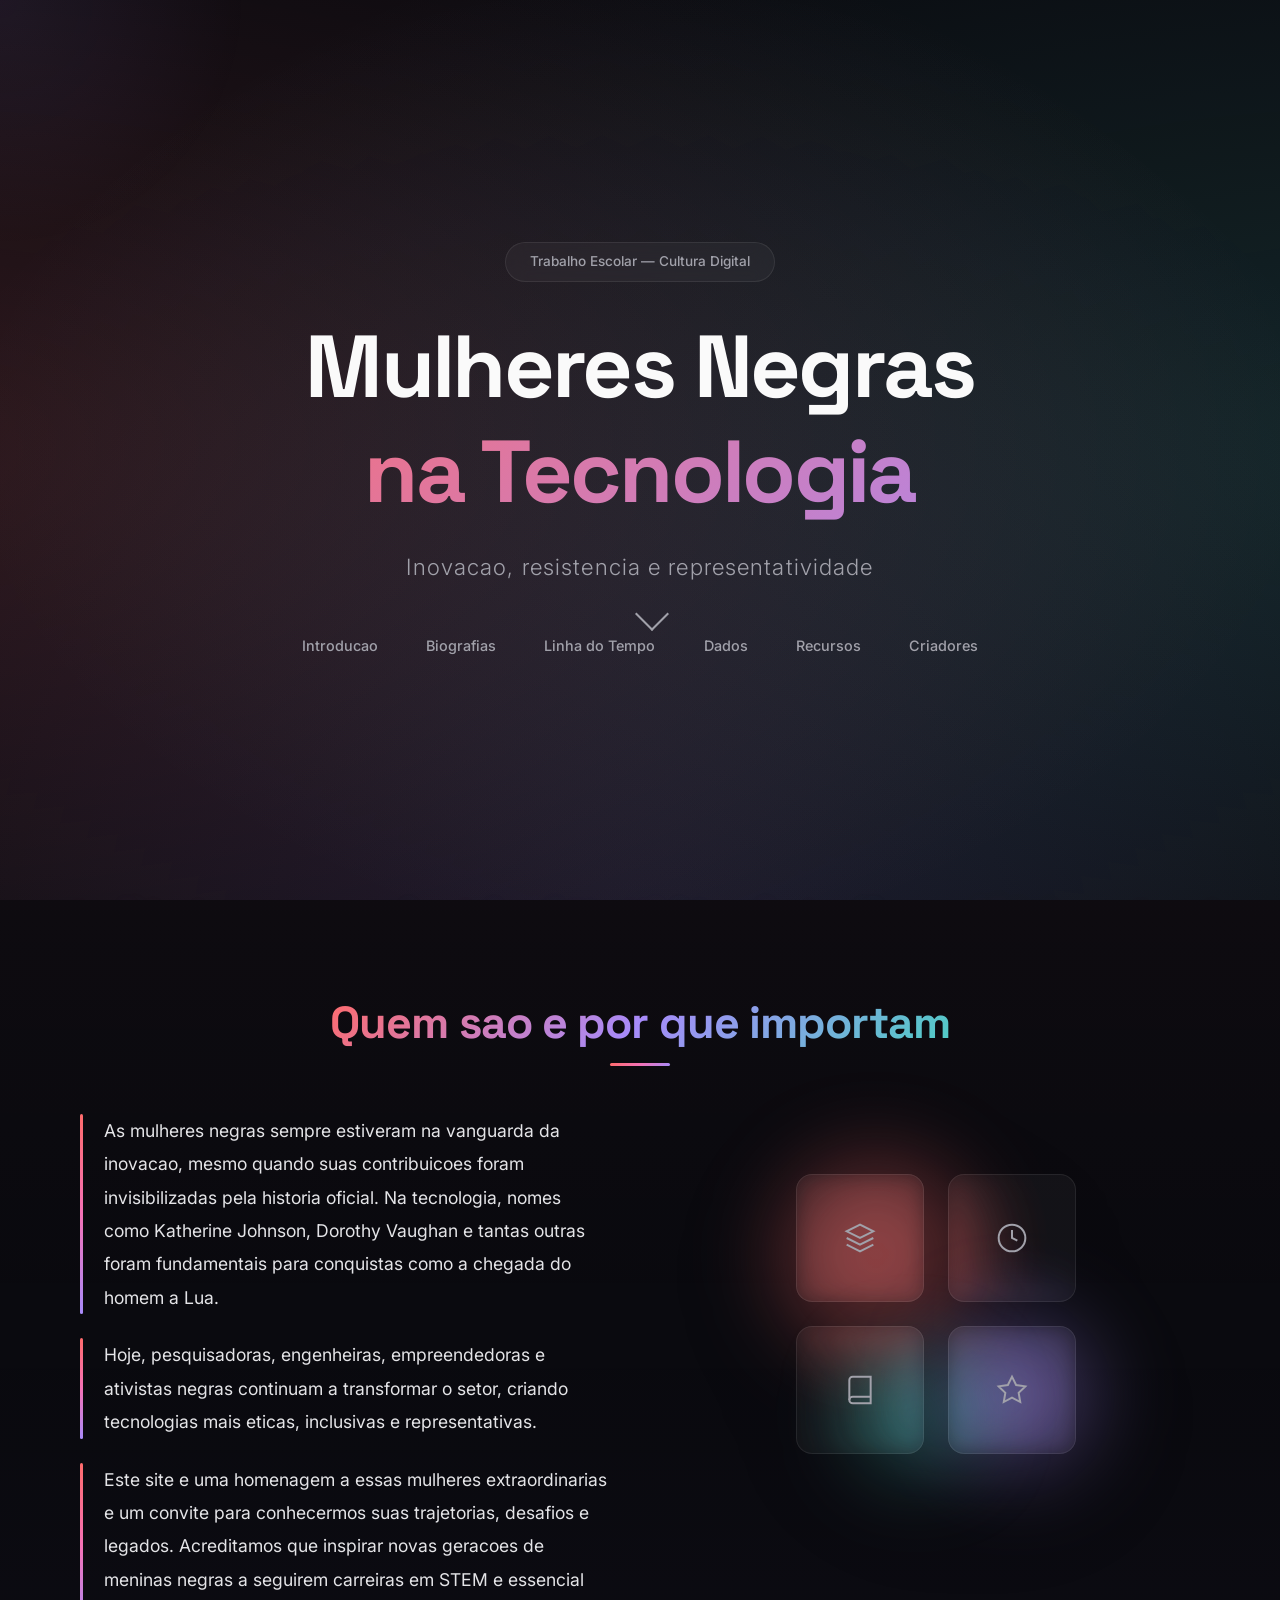
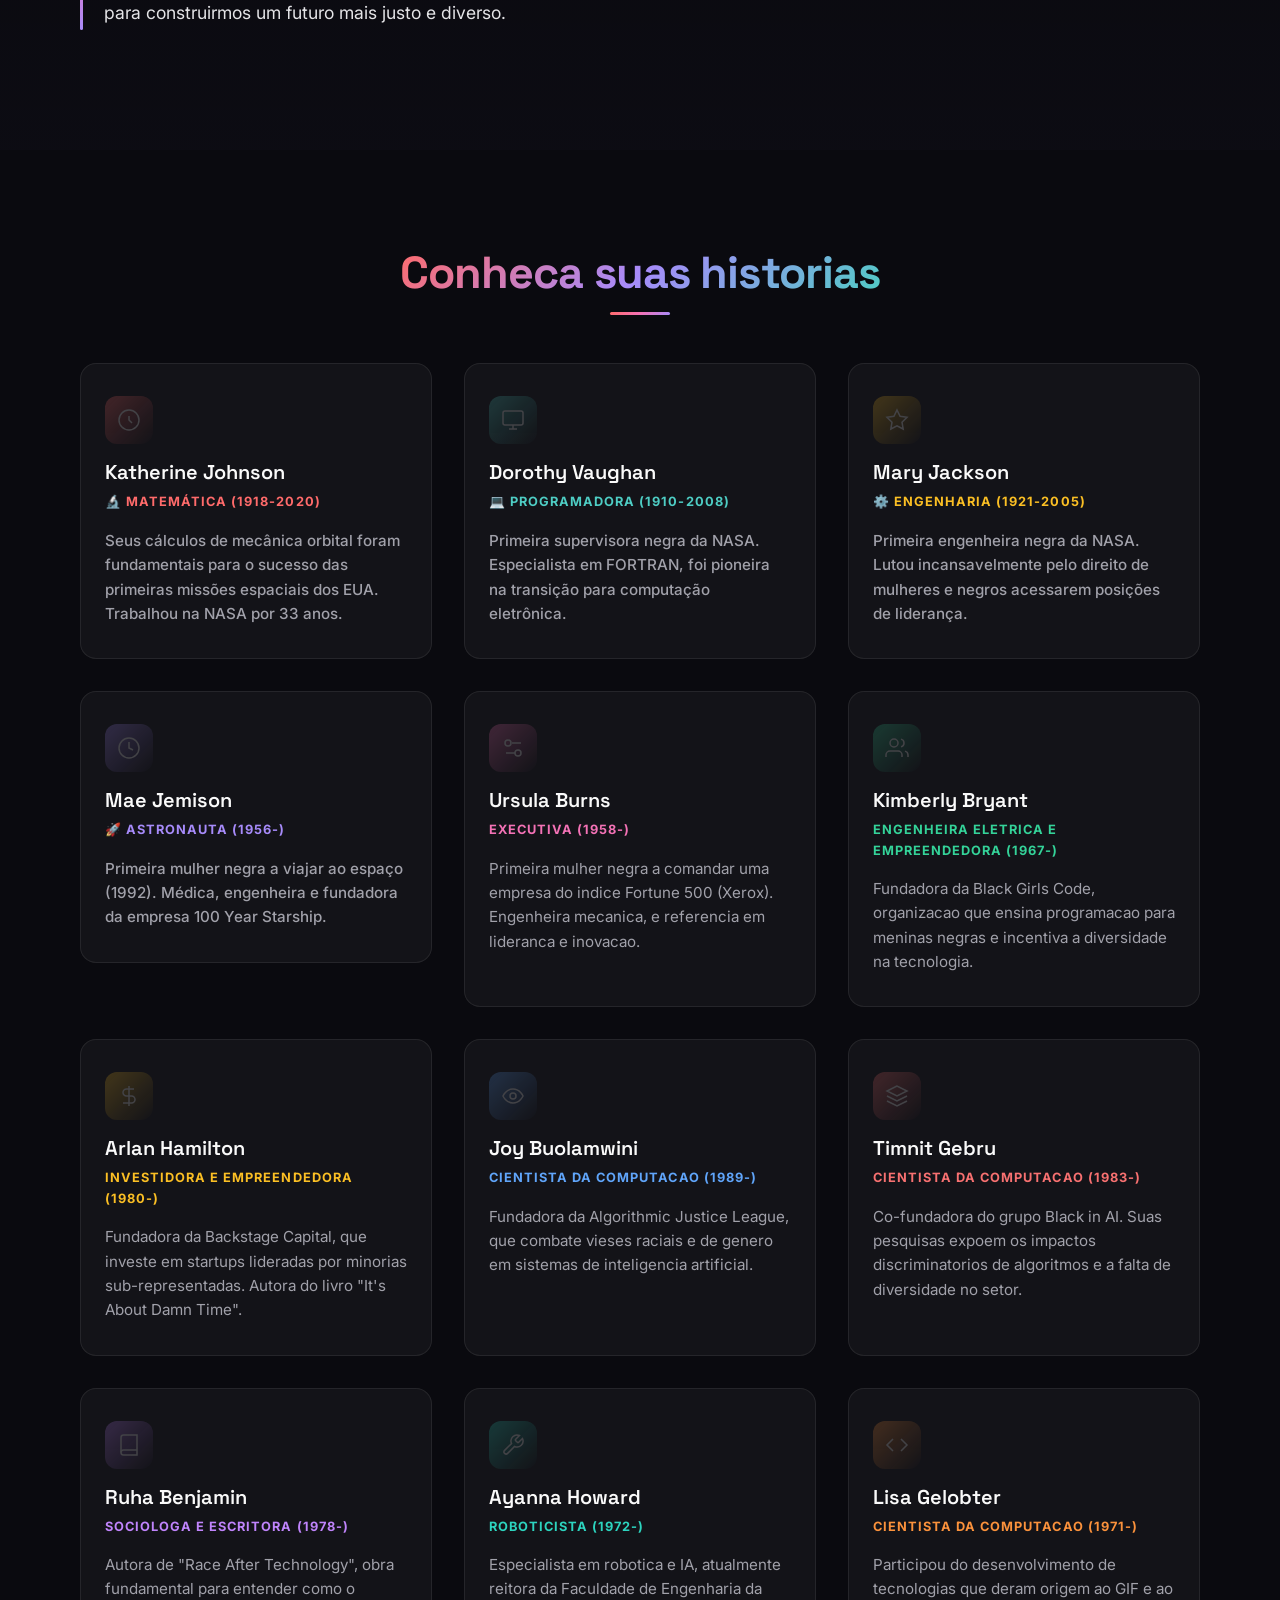
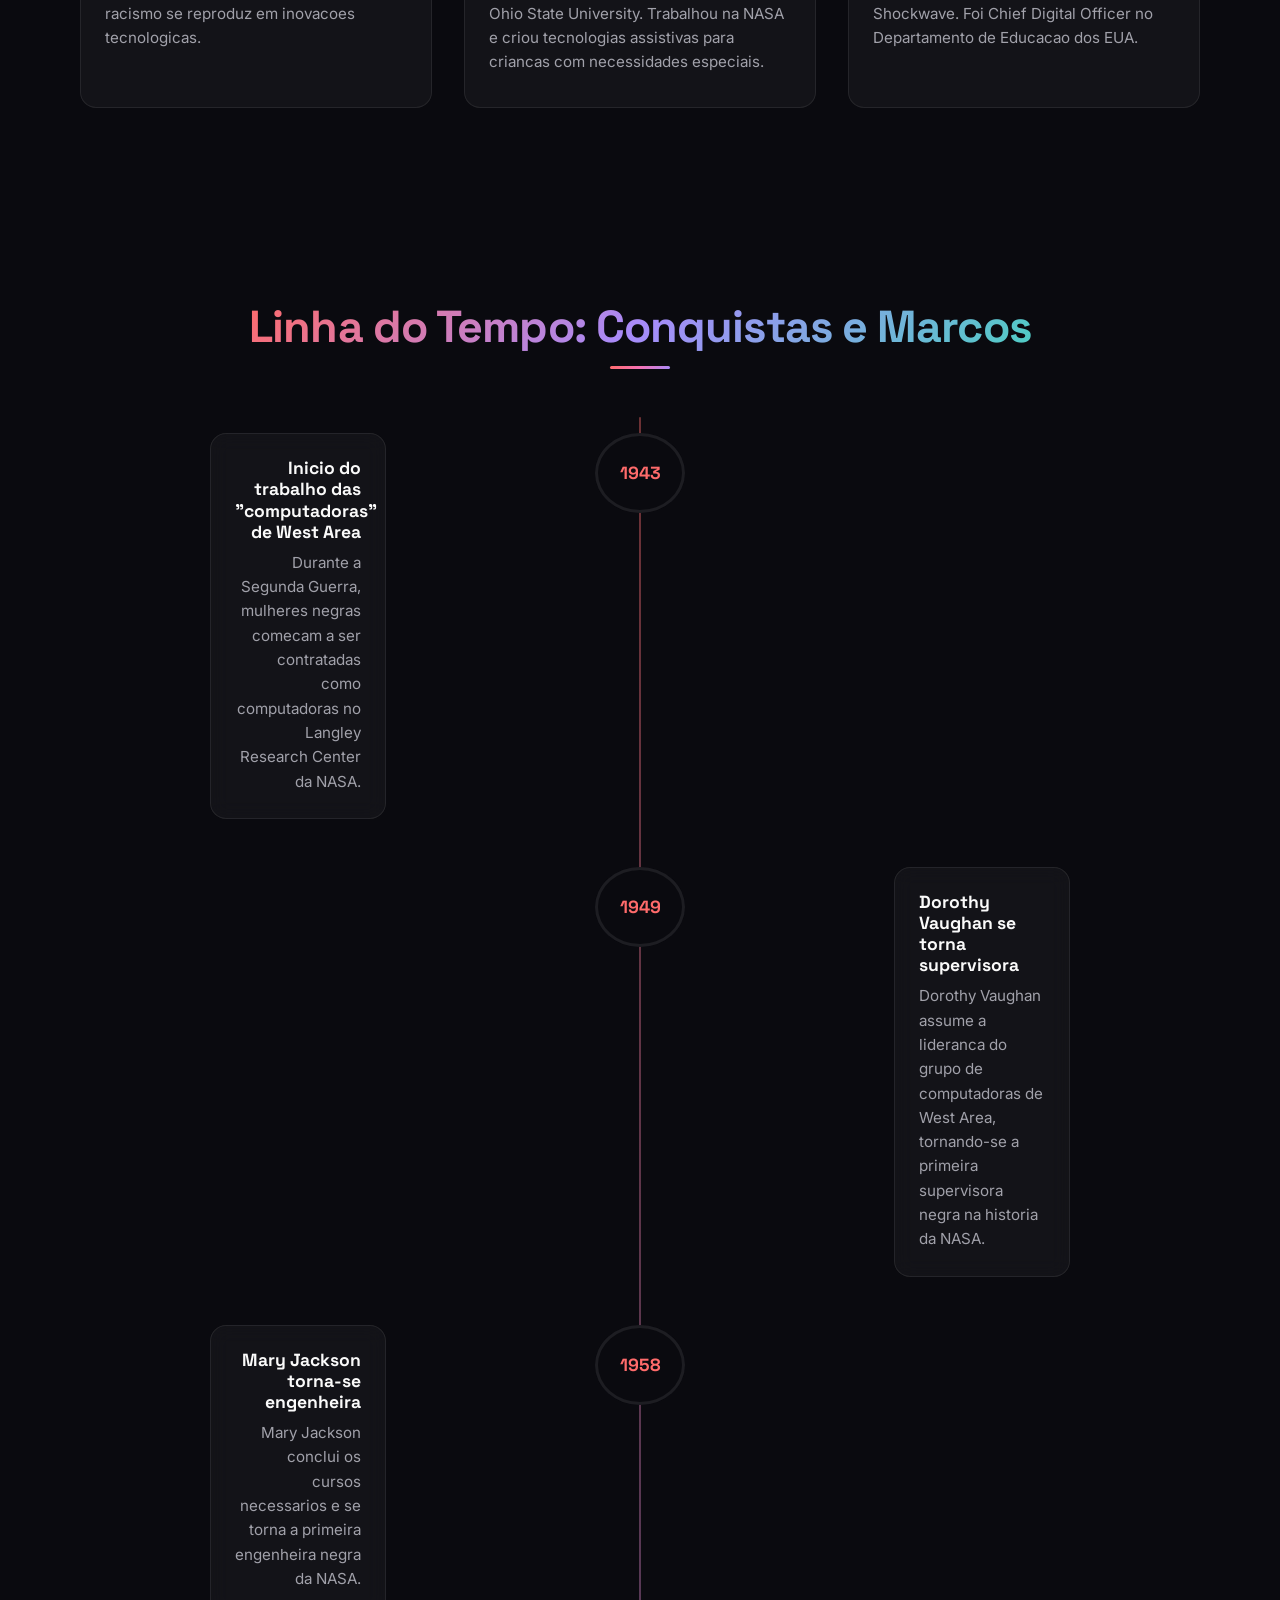
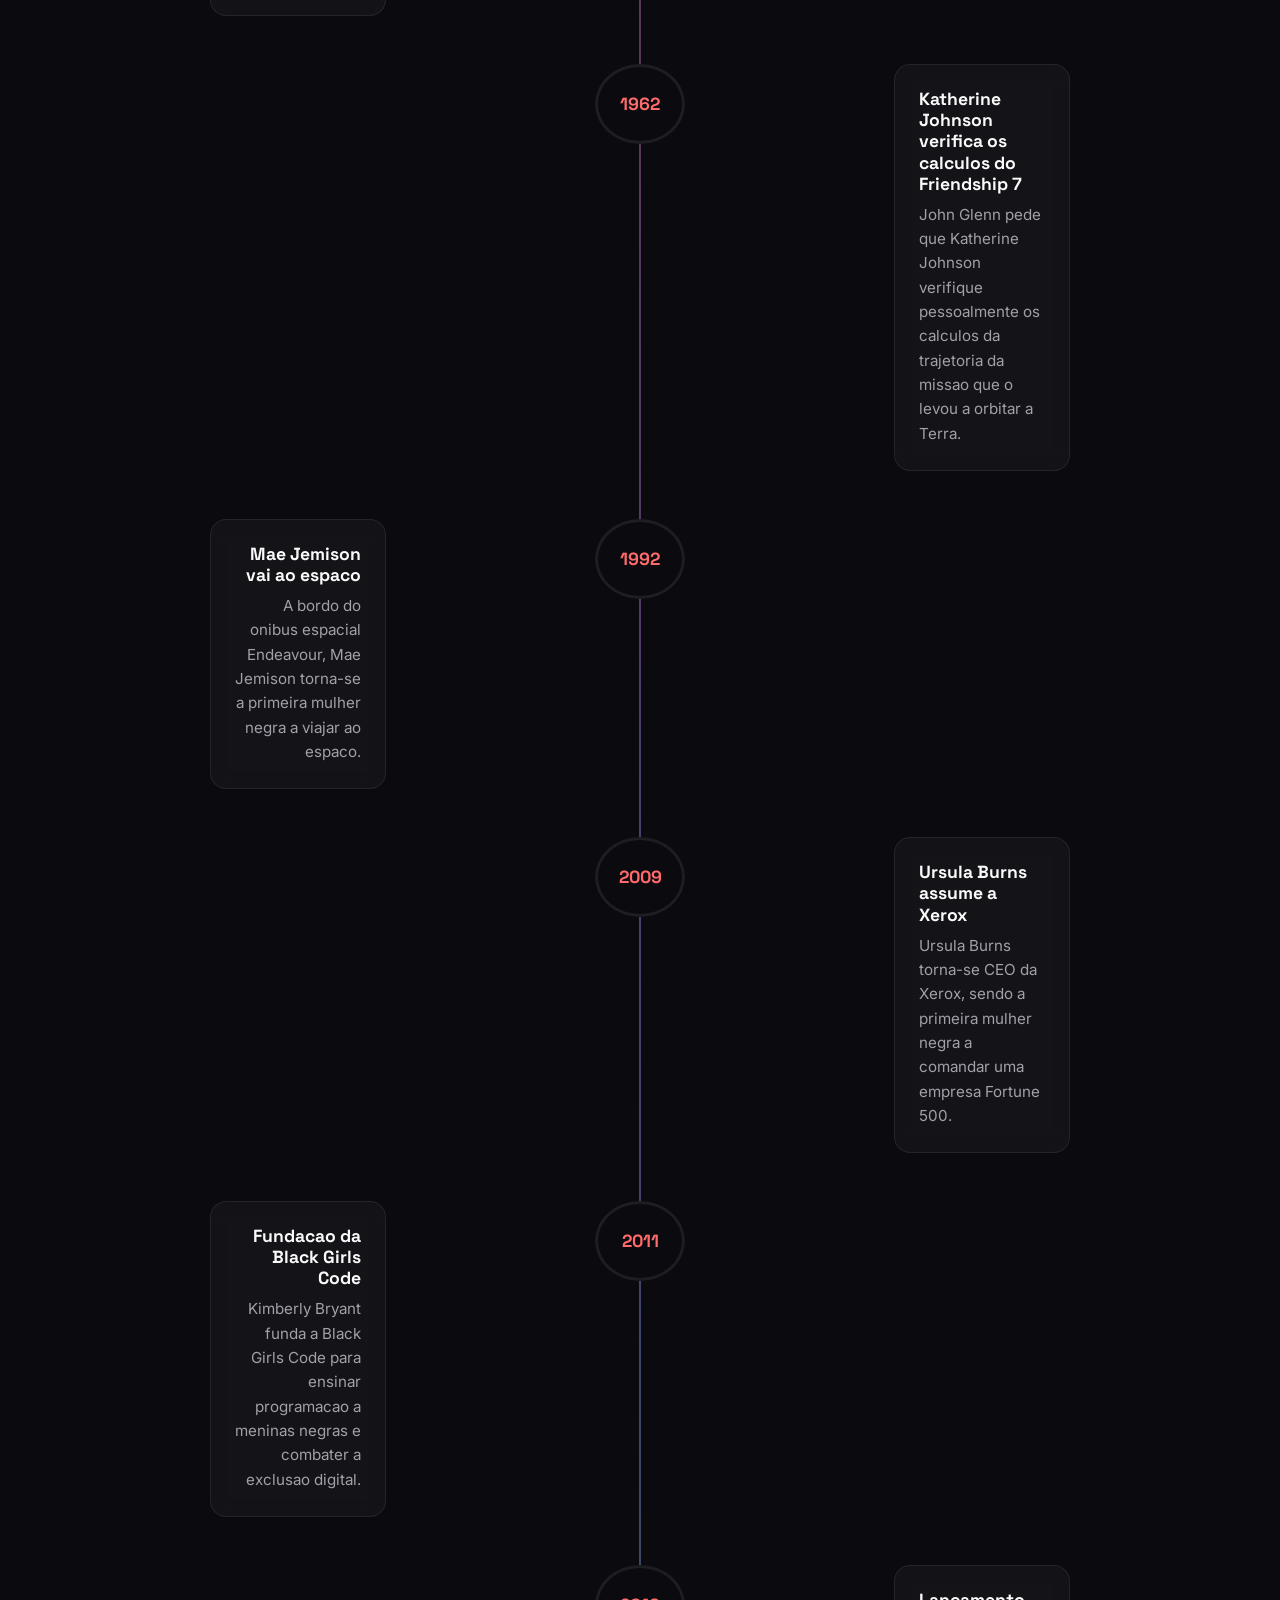
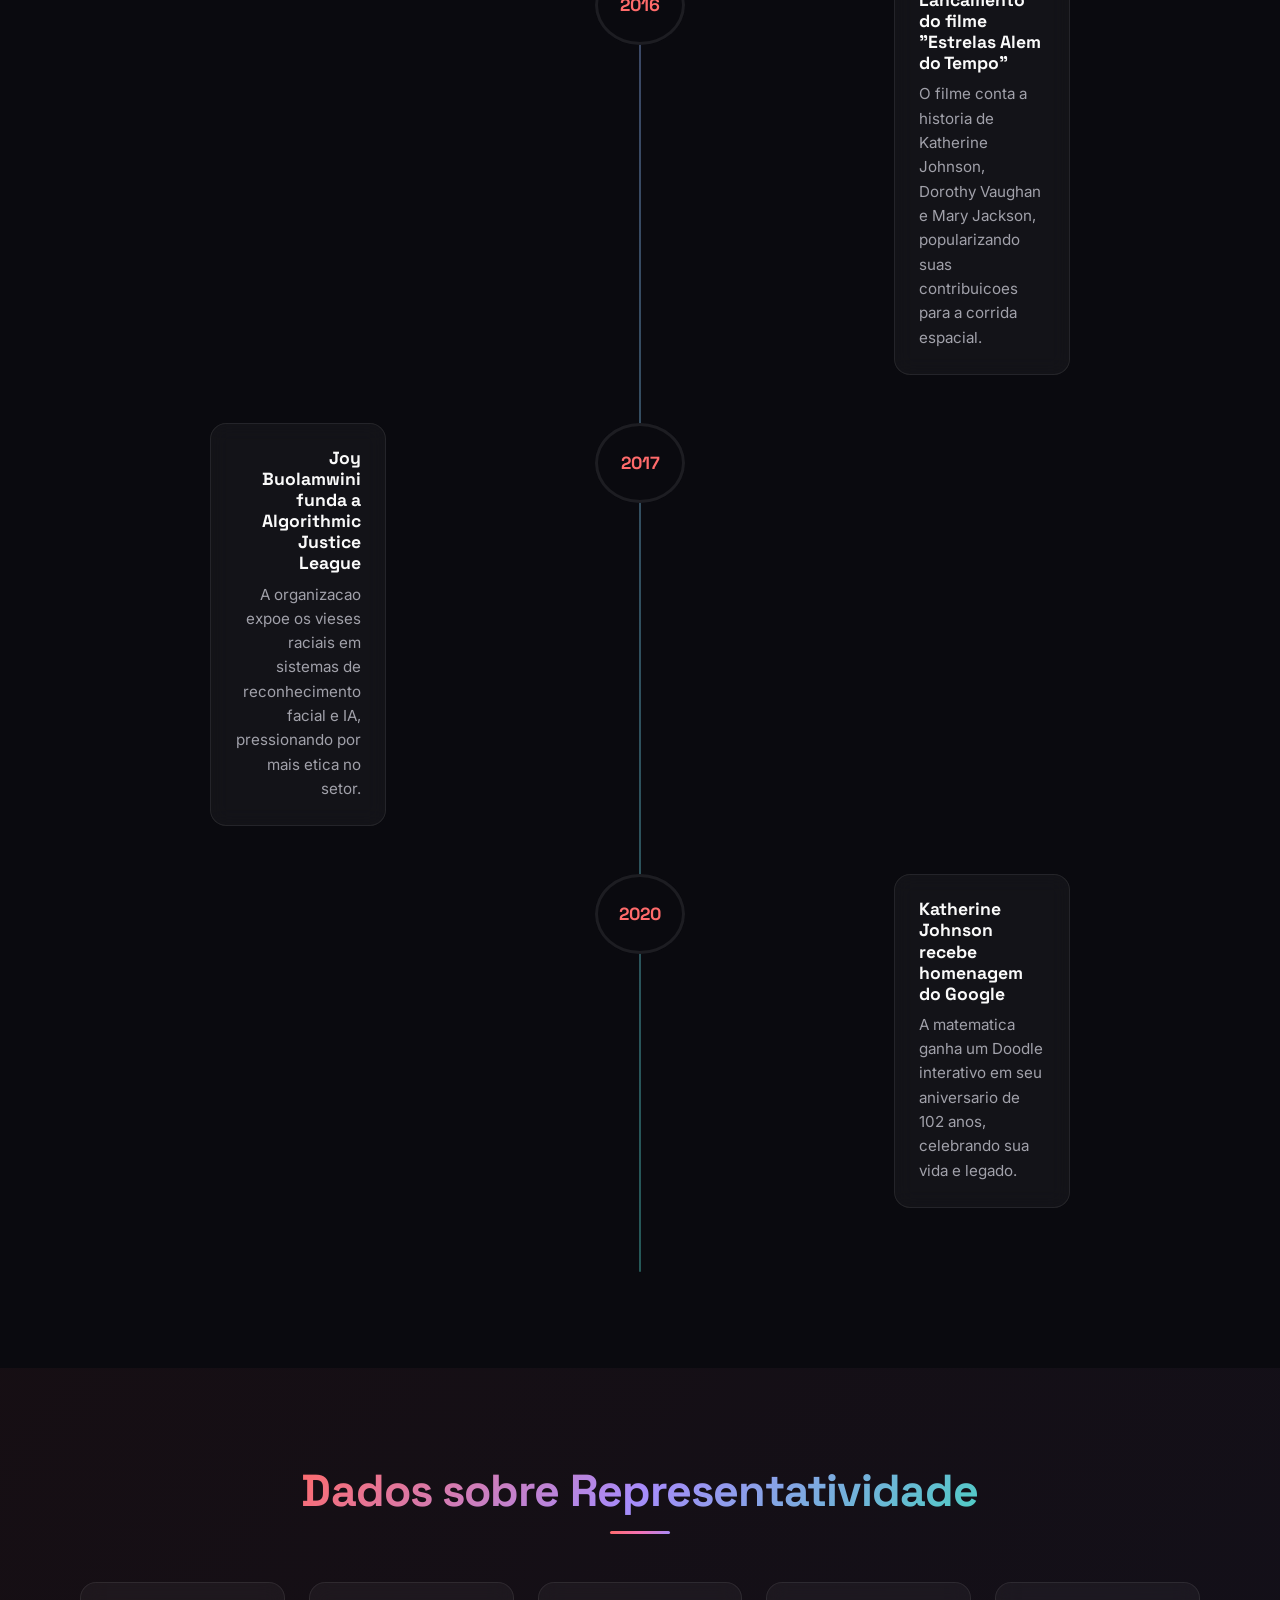
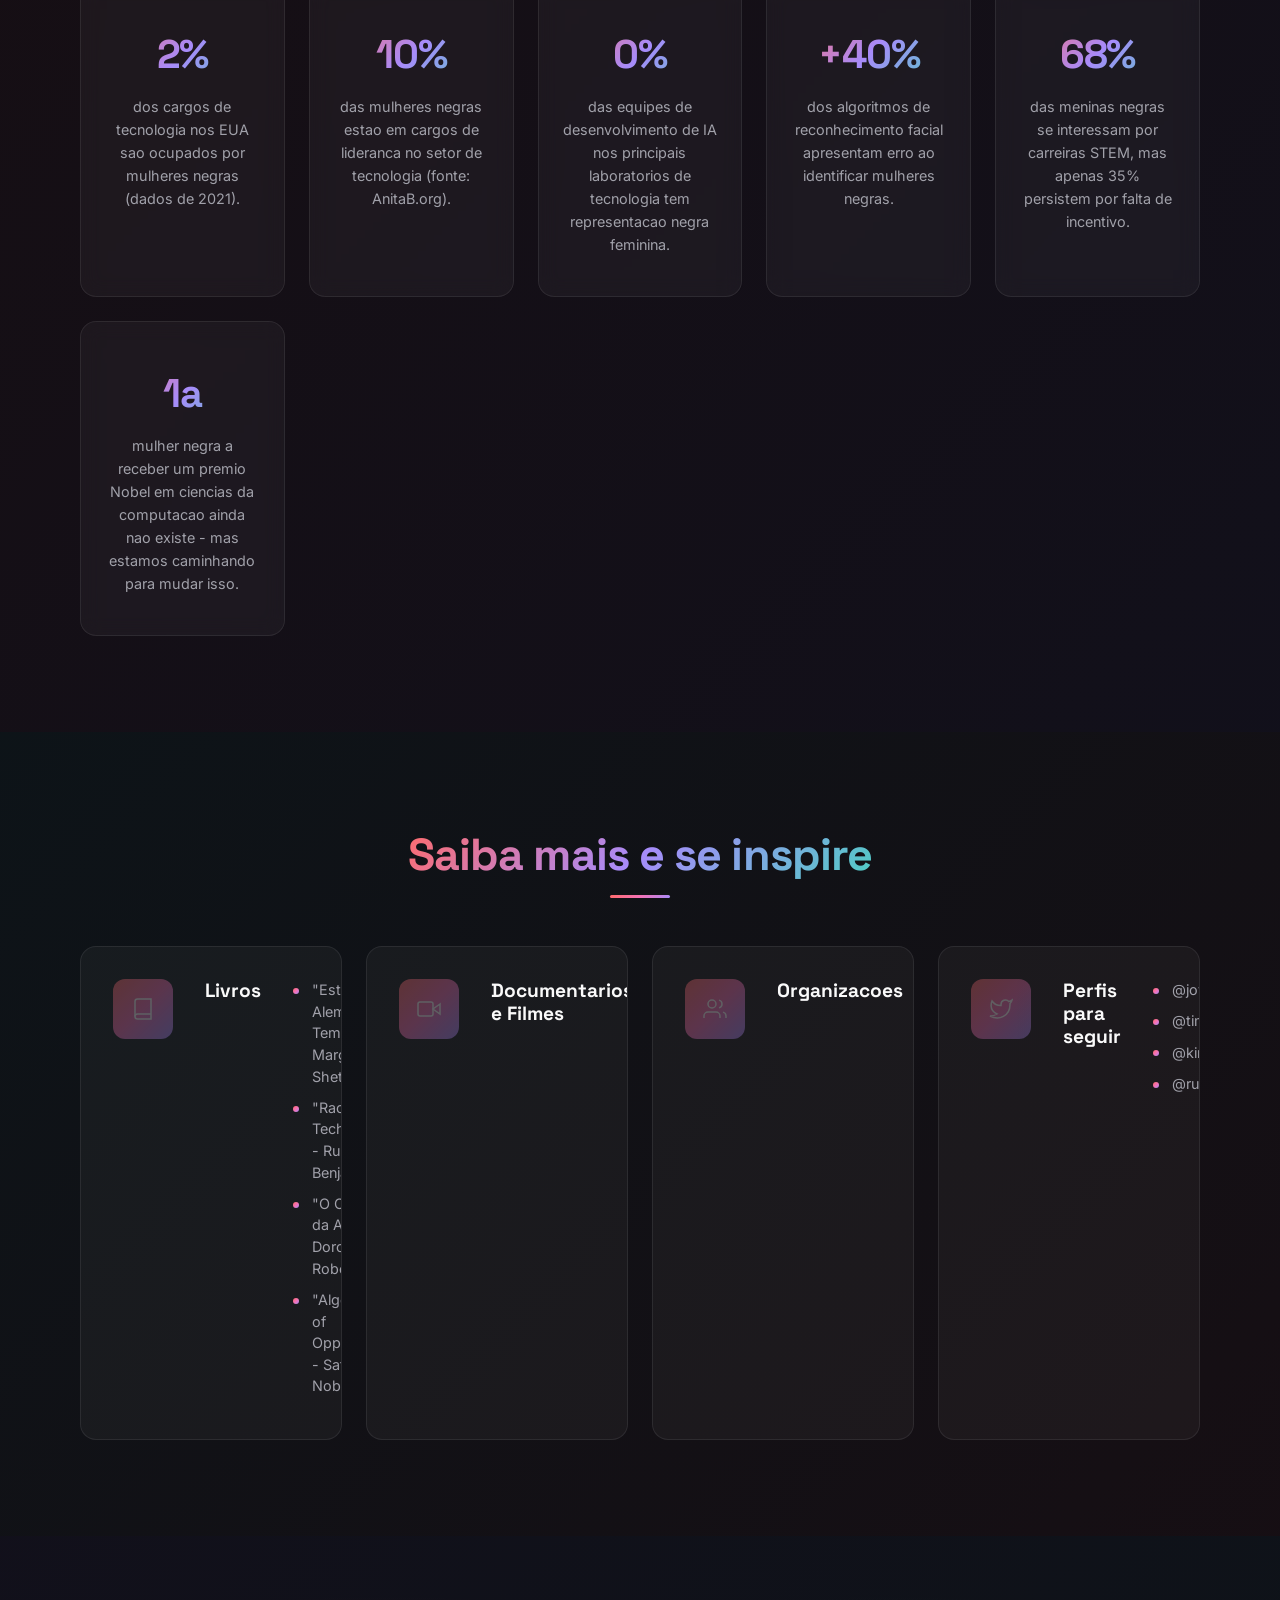
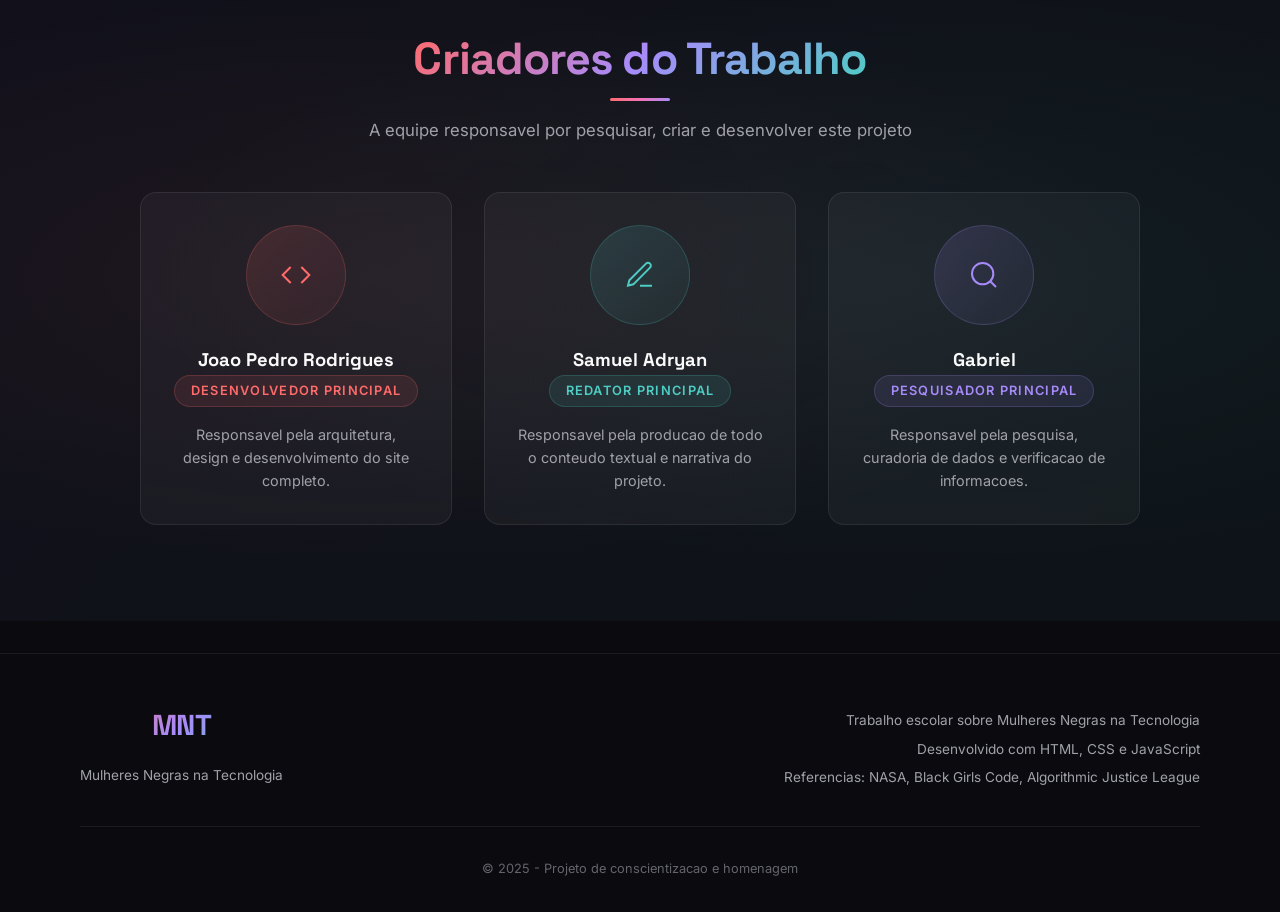
==== commit d91e6e09: "Finalizações da equipeee" ====
--- a/index.html
+++ b/index.html
@@ -3,11 +3,17 @@
 <head>
     <meta charset="UTF-8">
     <meta name="viewport" content="width=device-width, initial-scale=1.0">
-    <title>Mulheres Negras na Tecnologia</title>
+    <meta name="description" content="Homenagem às Mulheres Negras que transformaram a Tecnologia. Conheça as histórias de Katherine Johnson, Dorothy Vaughan, Mae Jemison e muitas outras pioneiras.">
+    <title>Mulheres Negras na Tecnologia | Pioneiras da Inovação</title>
+    
     <link rel="preconnect" href="https://fonts.googleapis.com">
     <link rel="preconnect" href="https://fonts.gstatic.com" crossorigin>
     <link href="https://fonts.googleapis.com/css2?family=Space+Grotesk:wght@300;400;500;600;700&family=Inter:wght@300;400;500;600;700&display=swap" rel="stylesheet">
+    
     <link rel="stylesheet" href="design/global.css">
+    <link rel="stylesheet" href="design/components.css">
+    <link rel="stylesheet" href="design/homepage.css">
+    <link rel="stylesheet" href="design/themes.css">
 </head>
 <body>
     <div id="particles-bg" class="particles-bg" aria-hidden="true"></div>
@@ -76,45 +82,53 @@
             <div class="container">
                 <h2 class="titulo-secao"><span>Conheca suas historias</span></h2>
                 <div class="grid-cards">
-                    <article class="card" style="--card-accent: #FF6B6B;">
-                        <div class="card-glow" aria-hidden="true"></div>
-                        <div class="card-conteudo">
-                            <div class="card-icon-wrap"><svg viewBox="0 0 24 24" fill="none" stroke="currentColor" stroke-width="1.5"><circle cx="12" cy="12" r="10"/><path d="M12 8v4l3 3"/></svg></div>
-                            <h3 class="card-titulo">Katherine Johnson</h3>
-                            <p class="card-area">Matematica (1918-2020)</p>
-                            <p class="card-descricao">Seus calculos de mecanica orbital foram fundamentais para o sucesso das primeiras missoes espaciais dos EUA. Trabalhou na NASA por 33 anos e recebeu a Medalha Presidencial da Liberdade em 2015.</p>
-                        </div>
-                    </article>
-
-                    <article class="card" style="--card-accent: #4ECDC4;">
-                        <div class="card-glow" aria-hidden="true"></div>
-                        <div class="card-conteudo">
-                            <div class="card-icon-wrap"><svg viewBox="0 0 24 24" fill="none" stroke="currentColor" stroke-width="1.5"><rect x="2" y="3" width="20" height="14" rx="2"/><line x1="8" y1="21" x2="16" y2="21"/><line x1="12" y1="17" x2="12" y2="21"/></svg></div>
-                            <h3 class="card-titulo">Dorothy Vaughan</h3>
-                            <p class="card-area">Matematica e Programadora (1910-2008)</p>
-                            <p class="card-descricao">Primeira supervisora negra na NASA. Especialista em FORTRAN, foi pioneira na transicao dos calculos manuais para a computacao eletronica.</p>
-                        </div>
-                    </article>
-
-                    <article class="card" style="--card-accent: #FFE66D;">
-                        <div class="card-glow" aria-hidden="true"></div>
-                        <div class="card-conteudo">
-                            <div class="card-icon-wrap"><svg viewBox="0 0 24 24" fill="none" stroke="currentColor" stroke-width="1.5"><path d="M12 2l3.09 6.26L22 9.27l-5 4.87 1.18 6.88L12 17.77l-6.18 3.25L7 14.14 2 9.27l6.91-1.01L12 2z"/></svg></div>
-                            <h3 class="card-titulo">Mary Jackson</h3>
-                            <p class="card-area">Engenheira Aeroespacial (1921-2005)</p>
-                            <p class="card-descricao">Primeira engenheira negra da NASA. Lutou para que mulheres e negros tivessem oportunidades de promocao e educacao continuada.</p>
-                        </div>
-                    </article>
-
-                    <article class="card" style="--card-accent: #A78BFA;">
-                        <div class="card-glow" aria-hidden="true"></div>
-                        <div class="card-conteudo">
-                            <div class="card-icon-wrap"><svg viewBox="0 0 24 24" fill="none" stroke="currentColor" stroke-width="1.5"><path d="M12 2C6.5 2 2 6.5 2 12s4.5 10 10 10 10-4.5 10-10S17.5 2 12 2z"/><path d="M12 6v6l4 2"/></svg></div>
-                            <h3 class="card-titulo">Mae Jemison</h3>
-                            <p class="card-area">Astronauta, Medica e Engenheira (1956-)</p>
-                            <p class="card-descricao">Primeira mulher negra a viajar ao espaco (1992). Tambem e fundadora da empresa de tecnologia 100 Year Starship.</p>
-                        </div>
-                    </article>
+                    <a href="katherine-johnson.html" style="text-decoration: none;">
+                        <article class="card" style="--card-accent: #FF6B6B;">
+                            <div class="card-glow" aria-hidden="true"></div>
+                            <div class="card-conteudo">
+                                <div class="card-icon-wrap"><svg viewBox="0 0 24 24" fill="none" stroke="currentColor" stroke-width="1.5"><circle cx="12" cy="12" r="10"/><path d="M12 8v4l3 3"/></svg></div>
+                                <h3 class="card-titulo">Katherine Johnson</h3>
+                                <p class="card-area">🔬 Matemática (1918-2020)</p>
+                                <p class="card-descricao">Seus cálculos de mecânica orbital foram fundamentais para o sucesso das primeiras missões espaciais dos EUA. Trabalhou na NASA por 33 anos.</p>
+                            </div>
+                        </article>
+                    </a>
+
+                    <a href="dorothy-vaughan.html" style="text-decoration: none;">
+                        <article class="card" style="--card-accent: #4ECDC4;">
+                            <div class="card-glow" aria-hidden="true"></div>
+                            <div class="card-conteudo">
+                                <div class="card-icon-wrap"><svg viewBox="0 0 24 24" fill="none" stroke="currentColor" stroke-width="1.5"><rect x="2" y="3" width="20" height="14" rx="2"/><line x1="8" y1="21" x2="16" y2="21"/><line x1="12" y1="17" x2="12" y2="21"/></svg></div>
+                                <h3 class="card-titulo">Dorothy Vaughan</h3>
+                                <p class="card-area">💻 Programadora (1910-2008)</p>
+                                <p class="card-descricao">Primeira supervisora negra da NASA. Especialista em FORTRAN, foi pioneira na transição para computação eletrônica.</p>
+                            </div>
+                        </article>
+                    </a>
+
+                    <a href="mary-jackson.html" style="text-decoration: none;">
+                        <article class="card" style="--card-accent: #FBBF24;">
+                            <div class="card-glow" aria-hidden="true"></div>
+                            <div class="card-conteudo">
+                                <div class="card-icon-wrap"><svg viewBox="0 0 24 24" fill="none" stroke="currentColor" stroke-width="1.5"><path d="M12 2l3.09 6.26L22 9.27l-5 4.87 1.18 6.88L12 17.77l-6.18 3.25L7 14.14 2 9.27l6.91-1.01L12 2z"/></svg></div>
+                                <h3 class="card-titulo">Mary Jackson</h3>
+                                <p class="card-area">⚙️ Engenharia (1921-2005)</p>
+                                <p class="card-descricao">Primeira engenheira negra da NASA. Lutou incansavelmente pelo direito de mulheres e negros acessarem posições de liderança.</p>
+                            </div>
+                        </article>
+                    </a>
+
+                    <a href="mae-jemison.html" style="text-decoration: none;">
+                        <article class="card" style="--card-accent: #A78BFA;">
+                            <div class="card-glow" aria-hidden="true"></div>
+                            <div class="card-conteudo">
+                                <div class="card-icon-wrap"><svg viewBox="0 0 24 24" fill="none" stroke="currentColor" stroke-width="1.5"><path d="M12 2C6.5 2 2 6.5 2 12s4.5 10 10 10 10-4.5 10-10S17.5 2 12 2z"/><path d="M12 6v6l4 2"/></svg></div>
+                                <h3 class="card-titulo">Mae Jemison</h3>
+                                <p class="card-area">🚀 Astronauta (1956-)</p>
+                                <p class="card-descricao">Primeira mulher negra a viajar ao espaço (1992). Médica, engenheira e fundadora da empresa 100 Year Starship.</p>
+                            </div>
+                        </article>
+                    </a>
 
                     <article class="card" style="--card-accent: #F472B6;">
                         <div class="card-glow" aria-hidden="true"></div>
@@ -426,6 +440,9 @@
         </div>
     </footer>
 
+    <script type="module" src="animacoes/main-new.js"></script>
+</body>
+</html>
     <script src="animacoes/main.js"></script>
 </body>
 </html>
--- a/design/components.css
+++ b/design/components.css
@@ -0,0 +1,404 @@
+/* ============================================
+   ANIMATIONS & KEYFRAMES - ADVANCED
+   ============================================ */
+
+/* Loading/Pulsing animations */
+@keyframes pulse-smooth {
+    0%, 100% { 
+        opacity: 1;
+        transform: scale(1);
+    }
+    50% { 
+        opacity: 0.6;
+        transform: scale(1.05);
+    }
+}
+
+@keyframes float {
+    0%, 100% {
+        transform: translateY(0px) rotate(0deg);
+    }
+    50% {
+        transform: translateY(-10px) rotate(1deg);
+    }
+}
+
+@keyframes shimmer {
+    0% {
+        background-position: -1000px 0;
+    }
+    100% {
+        background-position: 1000px 0;
+    }
+}
+
+@keyframes glow-pulse {
+    0%, 100% {
+        box-shadow: 0 0 5px rgba(255, 107, 107, 0.2), inset 0 0 5px rgba(255, 107, 107, 0.1);
+    }
+    50% {
+        box-shadow: 0 0 20px rgba(255, 107, 107, 0.4), inset 0 0 10px rgba(255, 107, 107, 0.2);
+    }
+}
+
+@keyframes slide-up {
+    from {
+        opacity: 0;
+        transform: translateY(50px);
+    }
+    to {
+        opacity: 1;
+        transform: translateY(0);
+    }
+}
+
+@keyframes slide-down {
+    from {
+        opacity: 0;
+        transform: translateY(-50px);
+    }
+    to {
+        opacity: 1;
+        transform: translateY(0);
+    }
+}
+
+@keyframes rotate-in {
+    from {
+        opacity: 0;
+        transform: rotate(-10deg);
+    }
+    to {
+        opacity: 1;
+        transform: rotate(0deg);
+    }
+}
+
+@keyframes bounce-in {
+    0% {
+        opacity: 0;
+        transform: scale(0.8);
+    }
+    50% {
+        transform: scale(1.05);
+    }
+    100% {
+        opacity: 1;
+        transform: scale(1);
+    }
+}
+
+@keyframes gradient-shift-fast {
+    0%, 100% { 
+        background-position: 0% 50%; 
+    }
+    50% { 
+        background-position: 100% 50%; 
+    }
+}
+
+/* Utility animation classes */
+.animate-float {
+    animation: float 6s ease-in-out infinite;
+}
+
+.animate-pulse {
+    animation: pulse-smooth 2s ease-in-out infinite;
+}
+
+.animate-in {
+    animation: fadeInUp 0.6s ease-out forwards;
+}
+
+.animate-glow {
+    animation: glow-pulse 2s ease-in-out infinite;
+}
+
+/* ============================================
+   BUTTONS & INTERACTIVE ELEMENTS
+   ============================================ */
+
+button, .btn, .cta-button {
+    padding: 0.75rem 1.75rem;
+    border-radius: var(--radius-full);
+    border: 1px solid var(--cor-borda);
+    background: var(--cor-bg-card);
+    color: var(--cor-texto);
+    font-weight: 500;
+    cursor: pointer;
+    transition: all 0.3s ease;
+    position: relative;
+    overflow: hidden;
+    font-family: var(--fonte-corpo);
+    font-size: 0.95rem;
+}
+
+button::before, .btn::before, .cta-button::before {
+    content: '';
+    position: absolute;
+    top: 0;
+    left: -100%;
+    width: 100%;
+    height: 100%;
+    background: var(--grad-accent);
+    transition: left 0.3s ease;
+    z-index: -1;
+}
+
+button:hover, .btn:hover, .cta-button:hover {
+    color: #fff;
+    border-color: transparent;
+}
+
+button:hover::before, .btn:hover::before, .cta-button:hover::before {
+    left: 0;
+}
+
+button:active, .btn:active, .cta-button:active {
+    transform: scale(0.98);
+}
+
+/* Botões com gradientes */
+.btn-primary {
+    background: var(--grad-accent);
+    border: none;
+    color: #fff;
+}
+
+.btn-primary:hover {
+    transform: translateY(-2px);
+    box-shadow: 0 10px 30px -8px rgba(255, 107, 107, 0.3);
+}
+
+.btn-secondary {
+    background: transparent;
+    border: 2px solid var(--cor-borda);
+}
+
+.btn-secondary:hover {
+    border-color: var(--grad-1);
+    background: rgba(255, 107, 107, 0.08);
+}
+
+/* ============================================
+   CARDS ADVANCED EFFECTS
+   ============================================ */
+
+.card {
+    position: relative;
+    transition: all 0.4s cubic-bezier(0.16, 1, 0.3, 1);
+}
+
+.card::after {
+    content: '';
+    position: absolute;
+    inset: 0;
+    border-radius: inherit;
+    opacity: 0;
+    background: radial-gradient(circle at var(--mouse-x, 50%) var(--mouse-y, 50%), rgba(255, 255, 255, 0.1) 0%, transparent 50%);
+    transition: opacity 0.3s ease;
+    pointer-events: none;
+}
+
+.card:hover::after {
+    opacity: 1;
+}
+
+/* ============================================
+   BADGES & TAGS
+   ============================================ */
+
+.badge {
+    display: inline-block;
+    padding: 0.4rem 0.8rem;
+    border-radius: var(--radius-full);
+    background: var(--cor-bg-card);
+    border: 1px solid var(--cor-borda);
+    font-size: 0.75rem;
+    font-weight: 600;
+    text-transform: uppercase;
+    letter-spacing: 0.05em;
+    color: var(--cor-texto-muted);
+}
+
+.badge.primary {
+    background: rgba(255, 107, 107, 0.1);
+    border-color: rgba(255, 107, 107, 0.3);
+    color: #FF6B6B;
+}
+
+.badge.secondary {
+    background: rgba(78, 205, 196, 0.1);
+    border-color: rgba(78, 205, 196, 0.3);
+    color: #4ECDC4;
+}
+
+/* ============================================
+   LINKS ENHANCED
+   ============================================ */
+
+a {
+    position: relative;
+    color: var(--cor-texto);
+    text-decoration: none;
+    transition: color 0.3s ease;
+}
+
+a:not(.menu a):not(.card a):not(.btn):not(.badge) {
+    color: var(--grad-1);
+    font-weight: 500;
+}
+
+a:not(.menu a):not(.card a):not(.btn):not(.badge)::after {
+    content: '';
+    position: absolute;
+    bottom: -2px;
+    left: 0;
+    width: 0;
+    height: 2px;
+    background: var(--grad-1);
+    transition: width 0.3s ease;
+}
+
+a:not(.menu a):not(.card a):not(.btn):not(.badge):hover::after {
+    width: 100%;
+}
+
+/* ============================================
+   RESPONSIVE GRID SYSTEM
+   ============================================ */
+
+.grid-2 {
+    display: grid;
+    grid-template-columns: repeat(auto-fit, minmax(300px, 1fr));
+    gap: 2rem;
+}
+
+.grid-3 {
+    display: grid;
+    grid-template-columns: repeat(auto-fit, minmax(280px, 1fr));
+    gap: 2rem;
+}
+
+.grid-4 {
+    display: grid;
+    grid-template-columns: repeat(auto-fit, minmax(250px, 1fr));
+    gap: 1.5rem;
+}
+
+/* ============================================
+   TEXTO & TIPOGRAFIA AVANÇADA
+   ============================================ */
+
+.text-gradient {
+    background: var(--grad-hero);
+    -webkit-background-clip: text;
+    -webkit-text-fill-color: transparent;
+    background-clip: text;
+    background-size: 200% 200%;
+    animation: gradient-shift-fast 4s ease infinite;
+}
+
+.text-highlight {
+    position: relative;
+    display: inline-block;
+}
+
+.text-highlight::after {
+    content: '';
+    position: absolute;
+    bottom: -2px;
+    left: 0;
+    right: 0;
+    height: 3px;
+    background: var(--grad-accent);
+    border-radius: 2px;
+}
+
+.text-muted {
+    color: var(--cor-texto-muted);
+}
+
+.text-small {
+    font-size: 0.875rem;
+    color: var(--cor-texto-muted);
+}
+
+/* ============================================
+   MEDIA QUERIES RESPONSIVA
+   ============================================ */
+
+@media (max-width: 768px) {
+    .grid-2, .grid-3 {
+        grid-template-columns: 1fr;
+    }
+
+    .conteudo-introducao {
+        grid-template-columns: 1fr;
+        gap: 2rem;
+    }
+
+    .intro-visual {
+        max-width: 100%;
+    }
+
+    .menu {
+        flex-direction: column;
+        gap: 0.75rem;
+    }
+
+    .scroll-indicator {
+        display: none;
+    }
+
+    .titulo-principal {
+        font-size: 2rem;
+    }
+
+    .subtitulo {
+        font-size: 1rem;
+    }
+}
+
+@media (max-width: 480px) {
+    .menu a {
+        padding: 0.5rem 1rem;
+        font-size: 0.85rem;
+    }
+
+    .card-conteudo {
+        padding: 1rem;
+    }
+
+    .titulo-secao {
+        font-size: 1.5rem;
+    }
+
+    .secao {
+        padding: 3rem 0;
+    }
+}
+
+/* ============================================
+   DARK MODE (default) - Utilities
+   ============================================ */
+
+.backdrop-blur {
+    backdrop-filter: blur(10px);
+}
+
+.transition-all {
+    transition: all 0.3s ease;
+}
+
+.cursor-pointer {
+    cursor: pointer;
+}
+
+.select-none {
+    user-select: none;
+}
+
+.no-scroll {
+    overflow: hidden;
+}
--- a/design/homepage.css
+++ b/design/homepage.css
@@ -0,0 +1,481 @@
+/* ============================================
+   HOMEPAGE - ESTILOS ESPECÍFICOS
+   ============================================ */
+
+/* ============================================
+   SEÇÃO INTRODUÇÃO APRIMORADA
+   ============================================ */
+
+.introducao {
+    background: linear-gradient(180deg, rgba(255, 107, 107, 0.02) 0%, transparent 50%, rgba(167, 139, 250, 0.02) 100%);
+}
+
+.conteudo-introducao {
+    align-items: stretch;
+}
+
+.texto-introducao {
+    display: flex;
+    flex-direction: column;
+    justify-content: center;
+}
+
+.texto-introducao p {
+    margin-bottom: 1.5rem;
+    font-size: 1.1rem;
+    color: var(--cor-texto);
+    line-height: 1.9;
+    position: relative;
+    padding-left: 1.5rem;
+}
+
+.texto-introducao p::before {
+    content: '';
+    position: absolute;
+    left: 0;
+    top: 0;
+    width: 3px;
+    height: 100%;
+    background: var(--grad-accent);
+    border-radius: 2px;
+    opacity: 0;
+    transition: opacity 0.3s ease;
+}
+
+.secao.revelado .texto-introducao p::before {
+    opacity: 1;
+}
+
+.intro-visual {
+    filter: drop-shadow(0 20px 40px rgba(0, 0, 0, 0.3));
+}
+
+/* ============================================
+   GRID DE BIOGRAFIAS APRIMORADO
+   ============================================ */
+
+.grid-cards {
+    gap: 2rem;
+}
+
+.card {
+    background: var(--cor-bg-card);
+    border: 1px solid var(--cor-borda);
+    border-radius: var(--radius);
+    overflow: hidden;
+    padding: 0;
+}
+
+.card-conteudo {
+    padding: 2rem 1.5rem;
+}
+
+.card-titulo {
+    font-size: 1.25rem;
+    margin-bottom: 0.5rem;
+    font-weight: 600;
+}
+
+.card-area {
+    font-weight: 700;
+    font-size: 0.8rem;
+    text-transform: uppercase;
+    letter-spacing: 0.08em;
+    margin-bottom: 1rem;
+}
+
+.card-descricao {
+    font-size: 0.95rem;
+    line-height: 1.6;
+    color: var(--cor-texto-muted);
+}
+
+.card:hover {
+    border-color: var(--card-accent, var(--grad-1));
+}
+
+/* ============================================
+   TIMELINE APRIMORADA
+   ============================================ */
+
+.linha-do-tempo {
+    position: relative;
+    padding: 6rem 0;
+}
+
+.timeline {
+    max-width: 900px;
+    margin: 0 auto;
+    position: relative;
+}
+
+.timeline::before {
+    content: '';
+    position: absolute;
+    left: 50%;
+    transform: translateX(-50%);
+    top: 0;
+    bottom: 0;
+    width: 2px;
+    background: var(--grad-timeline);
+}
+
+.timeline-item {
+    margin-bottom: 3rem;
+    position: relative;
+    animation: fadeInUp 0.8s ease-out;
+}
+
+.timeline-item:nth-child(odd) {
+    padding-right: 52%;
+    text-align: right;
+}
+
+.timeline-item:nth-child(even) {
+    padding-left: 52%;
+    text-align: left;
+}
+
+.timeline-data {
+    position: absolute;
+    left: 50%;
+    transform: translateX(-50%);
+    top: 0;
+    width: 80px;
+    height: 80px;
+    background: var(--cor-bg);
+    border: 3px solid var(--cor-borda);
+    border-radius: 50%;
+    display: flex;
+    align-items: center;
+    justify-content: center;
+    font-weight: 700;
+    font-size: 1.1rem;
+    color: var(--grad-1);
+    z-index: 2;
+    transition: all 0.3s ease;
+}
+
+.timeline-item:hover .timeline-data {
+    border-color: var(--grad-1);
+    background: rgba(255, 107, 107, 0.05);
+    transform: translateX(-50%) scale(1.1);
+}
+
+.timeline-conteudo {
+    background: var(--cor-bg-card);
+    border: 1px solid var(--cor-borda);
+    padding: 1.5rem;
+    border-radius: var(--radius);
+    transition: all 0.3s ease;
+}
+
+.timeline-item:hover .timeline-conteudo {
+    border-color: var(--grad-1);
+    background: var(--cor-bg-card-hover);
+}
+
+.timeline-conteudo h3 {
+    margin-bottom: 0.5rem;
+    color: var(--cor-texto-titulo);
+    font-size: 1.1rem;
+}
+
+.timeline-conteudo p {
+    color: var(--cor-texto-muted);
+    margin: 0;
+    font-size: 0.95rem;
+}
+
+/* Media query para timeline em mobile */
+@media (max-width: 768px) {
+    .timeline::before {
+        left: 30px;
+    }
+
+    .timeline-item:nth-child(odd),
+    .timeline-item:nth-child(even) {
+        padding-left: 120px;
+        padding-right: 0;
+        text-align: left;
+    }
+
+    .timeline-data {
+        left: 30px;
+        width: 60px;
+        height: 60px;
+        font-size: 0.9rem;
+    }
+}
+
+/* ============================================
+   SEÇÃO ESTATÍSTICAS
+   ============================================ */
+
+.estatisticas {
+    background: linear-gradient(135deg, rgba(255, 107, 107, 0.05) 0%, rgba(167, 139, 250, 0.05) 100%);
+}
+
+.grid-stats {
+    display: grid;
+    grid-template-columns: repeat(auto-fit, minmax(220px, 1fr));
+    gap: 2rem;
+}
+
+.card-estatistica {
+    text-align: center;
+    padding: 2.5rem 1.5rem;
+    background: var(--cor-bg-card);
+    border: 1px solid var(--cor-borda);
+    border-radius: var(--radius);
+    transition: all 0.3s ease;
+    position: relative;
+    overflow: hidden;
+}
+
+.card-estatistica::before {
+    content: '';
+    position: absolute;
+    top: 0;
+    left: 0;
+    right: 0;
+    height: 2px;
+    background: var(--grad-accent);
+    opacity: 0;
+    transition: opacity 0.3s ease;
+}
+
+.card-estatistica:hover {
+    background: var(--cor-bg-card-hover);
+    border-color: var(--cor-borda-hover);
+    transform: translateY(-4px);
+}
+
+.card-estatistica:hover::before {
+    opacity: 1;
+}
+
+.numero {
+    font-size: 2.5rem;
+    font-weight: 700;
+    color: var(--grad-1);
+    margin-bottom: 0.5rem;
+    display: block;
+}
+
+.stat-label {
+    font-size: 0.9rem;
+    color: var(--cor-texto-muted);
+    text-transform: uppercase;
+    letter-spacing: 0.05em;
+}
+
+/* ============================================
+   SEÇÃO RECURSOS
+   ============================================ */
+
+.recursos {
+    background: linear-gradient(135deg, rgba(78, 205, 196, 0.05) 0%, rgba(255, 107, 107, 0.05) 100%);
+}
+
+.recurso {
+    display: flex;
+    gap: 2rem;
+    align-items: flex-start;
+    padding: 2rem;
+    background: var(--cor-bg-card);
+    border: 1px solid var(--cor-borda);
+    border-radius: var(--radius);
+    transition: all 0.3s ease;
+}
+
+.recurso:hover {
+    background: var(--cor-bg-card-hover);
+    border-color: var(--cor-borda-hover);
+    transform: translateX(4px);
+}
+
+.recurso-icon {
+    width: 60px;
+    height: 60px;
+    min-width: 60px;
+    background: var(--grad-accent);
+    border-radius: 12px;
+    display: flex;
+    align-items: center;
+    justify-content: center;
+    opacity: 0.3;
+}
+
+.recurso-icon svg {
+    width: 24px;
+    height: 24px;
+    color: #fff;
+}
+
+.recurso-content h3 {
+    margin-bottom: 0.5rem;
+    color: var(--cor-texto-titulo);
+}
+
+.recurso-content p {
+    margin: 0;
+    color: var(--cor-texto-muted);
+    font-size: 0.95rem;
+}
+
+.recurso-link {
+    display: inline-block;
+    margin-top: 0.75rem;
+    color: var(--grad-1);
+    text-decoration: none;
+    font-weight: 500;
+    transition: all 0.3s ease;
+    position: relative;
+}
+
+.recurso-link::after {
+    content: ' →';
+    transition: transform 0.3s ease;
+}
+
+.recurso:hover .recurso-link::after {
+    transform: translateX(4px);
+}
+
+/* ============================================
+   SEÇÃO CRIADORES / FOOTER
+   ============================================ */
+
+.criadores {
+    background: linear-gradient(135deg, rgba(167, 139, 250, 0.05) 0%, rgba(78, 205, 196, 0.05) 100%);
+}
+
+.grid-criadores {
+    display: grid;
+    grid-template-columns: repeat(auto-fit, minmax(280px, 1fr));
+    gap: 2rem;
+}
+
+.criador-card {
+    text-align: center;
+    padding: 2rem;
+    background: var(--cor-bg-card);
+    border: 1px solid var(--cor-borda);
+    border-radius: var(--radius);
+    transition: all 0.3s ease;
+    position: relative;
+    overflow: hidden;
+}
+
+.criador-card::before {
+    content: '';
+    position: absolute;
+    top: -50%;
+    left: -50%;
+    width: 200%;
+    height: 200%;
+    background: radial-gradient(circle, rgba(255, 107, 107, 0.1) 0%, transparent 70%);
+    opacity: 0;
+    transition: opacity 0.3s ease;
+    pointer-events: none;
+}
+
+.criador-card:hover::before {
+    opacity: 1;
+}
+
+.criador-card:hover {
+    background: var(--cor-bg-card-hover);
+    border-color: var(--cor-borda-hover);
+    transform: translateY(-8px);
+}
+
+.criador-avatar {
+    width: 100px;
+    height: 100px;
+    border-radius: 50%;
+    background: var(--grad-accent);
+    margin: 0 auto 1.5rem;
+    display: flex;
+    align-items: center;
+    justify-content: center;
+    color: #fff;
+    font-size: 2rem;
+    font-weight: 700;
+    position: relative;
+    z-index: 1;
+}
+
+.criador-nome {
+    font-size: 1.15rem;
+    margin-bottom: 0.25rem;
+    color: var(--cor-texto-titulo);
+}
+
+.criador-funcao {
+    font-size: 0.85rem;
+    color: var(--cor-texto-muted);
+    text-transform: uppercase;
+    letter-spacing: 0.05em;
+}
+
+/* ============================================
+   RODAPÉ
+   ============================================ */
+
+footer {
+    padding: 4rem 0 2rem;
+    border-top: 1px solid var(--cor-borda);
+    text-align: center;
+    color: var(--cor-texto-muted);
+    font-size: 0.9rem;
+}
+
+footer p {
+    margin: 0.5rem 0;
+}
+
+.footer-links {
+    display: flex;
+    justify-content: center;
+    gap: 2rem;
+    margin-top: 1rem;
+    flex-wrap: wrap;
+}
+
+.footer-links a {
+    color: var(--cor-texto-muted);
+    transition: color 0.3s ease;
+}
+
+.footer-links a:hover {
+    color: var(--grad-1);
+}
+
+/* ============================================
+   RESPONSIVE AJUSTES HOMEPAGE
+   ============================================ */
+
+@media (max-width: 768px) {
+    .conteudo-introducao {
+        grid-template-columns: 1fr;
+    }
+
+    .grid-cards {
+        grid-template-columns: 1fr;
+    }
+
+    .footer-links {
+        gap: 1rem;
+    }
+
+    .recurso {
+        flex-direction: column;
+        text-align: center;
+    }
+
+    .criador-card {
+        padding: 1.5rem 1rem;
+    }
+}
--- a/design/themes.css
+++ b/design/themes.css
@@ -0,0 +1,250 @@
+/* ============================================
+   TEMAS INDIVIDUAIS POR PERSONALIDADE
+   Cada figura tem seus próprios tons e estilos
+   ============================================ */
+
+/* Katherine Johnson - Vermelho/Rosa */
+.tema-katherine {
+    --cor-primaria: #FF6B6B;
+    --cor-secundaria: #FFA07A;
+    --cor-accent: #FF8C94;
+    --gradiente: linear-gradient(135deg, #FF6B6B, #FFA07A);
+}
+
+/* Dorothy Vaughan - Ciano/Verde */
+.tema-dorothy {
+    --cor-primaria: #4ECDC4;
+    --cor-secundaria: #45B8AE;
+    --cor-accent: #359B94;
+    --gradiente: linear-gradient(135deg, #4ECDC4, #45B8AE);
+}
+
+/* Mary Jackson - Dourado/Amarelo */
+.tema-mary {
+    --cor-primaria: #FBBF24;
+    --cor-secundaria: #F59E0B;
+    --cor-accent: #D97706;
+    --gradiente: linear-gradient(135deg, #FBBF24, #F59E0B);
+}
+
+/* Mae Jemison - Roxo/Violeta */
+.tema-mae {
+    --cor-primaria: #A78BFA;
+    --cor-secundaria: #9370DB;
+    --cor-accent: #7C3AED;
+    --gradiente: linear-gradient(135deg, #A78BFA, #9370DB);
+}
+
+/* Ursula Burns - Rosa/Magenta */
+.tema-ursula {
+    --cor-primaria: #F472B6;
+    --cor-secundaria: #EC4899;
+    --cor-accent: #DB2777;
+    --gradiente: linear-gradient(135deg, #F472B6, #EC4899);
+}
+
+/* Kimberly Bryant - Verde Esmeralda */
+.tema-kimberly {
+    --cor-primaria: #34D399;
+    --cor-secundaria: #10B981;
+    --cor-accent: #059669;
+    --gradiente: linear-gradient(135deg, #34D399, #10B981);
+}
+
+/* Arlan Hamilton - Azul Claro */
+.tema-arlan {
+    --cor-primaria: #FBBF24;
+    --cor-secundaria: #F59E0B;
+    --cor-accent: #D97706;
+    --gradiente: linear-gradient(135deg, #FBBF24, #FCA5A5);
+}
+
+/* Joy Buolamwini - Azul */
+.tema-joy {
+    --cor-primaria: #60A5FA;
+    --cor-secundaria: #3B82F6;
+    --cor-accent: #1D4ED8;
+    --gradiente: linear-gradient(135deg, #60A5FA, #3B82F6);
+}
+
+/* ============================================
+   BIOGRAFIA PÁGINA - ESTILOS TEMÁTICOS
+   ============================================ */
+
+.bio-hero.tema-katherine,
+.bio-hero.tema-dorothy,
+.bio-hero.tema-mary,
+.bio-hero.tema-mae,
+.bio-hero.tema-ursula,
+.bio-hero.tema-kimberly,
+.bio-hero.tema-arlan,
+.bio-hero.tema-joy {
+    --bio-color: var(--cor-primaria);
+    --bio-color-glow: var(--cor-primaria);
+    --bio-badge-bg: rgba(var(--cor-primaria), 0.1);
+    --bio-badge-border: rgba(var(--cor-primaria), 0.2);
+    --bio-gradient: var(--gradiente);
+}
+
+/* Fundo temático com gradiente animado */
+.bio-theme-bg {
+    position: absolute;
+    top: 0;
+    left: 0;
+    width: 100%;
+    height: 100%;
+    opacity: 0.03;
+    pointer-events: none;
+    background: var(--cor-primaria);
+}
+
+/* Barra de cor no topo */
+.bio-color-bar {
+    height: 4px;
+    background: var(--cor-primaria);
+    animation: slideInRight 0.8s ease-out;
+}
+
+/* Cartão temático */
+.bio-theme-card {
+    background: var(--cor-primaria);
+    color: #fff;
+}
+
+.bio-theme-card.light {
+    background: rgba(var(--cor-primaria), 0.1);
+    border: 1px solid rgba(var(--cor-primaria), 0.2);
+    color: var(--cor-texto);
+}
+
+/* ============================================
+   TIMELINE TEMÁTICA
+   ============================================ */
+
+.timeline-dot {
+    width: 12px;
+    height: 12px;
+    background: var(--cor-primaria);
+    border: 3px solid var(--cor-bg);
+    border-radius: 50%;
+    animation: pulse-glow 2s ease-in-out infinite;
+}
+
+.timeline-dot::after {
+    content: '';
+    position: absolute;
+    inset: -8px;
+    border: 2px solid var(--cor-primaria);
+    border-radius: 50%;
+    opacity: 0.2;
+    animation: pulse-glow 2s ease-in-out infinite;
+}
+
+/* ============================================
+   ÍCONES TEMÁTICOS
+   ============================================ */
+
+.icon-box {
+    width: 60px;
+    height: 60px;
+    border-radius: 12px;
+    display: flex;
+    align-items: center;
+    justify-content: center;
+    background: var(--cor-primaria);
+    opacity: 0.2;
+    transition: all 0.3s ease;
+}
+
+.icon-box:hover {
+    opacity: 0.4;
+    transform: translateY(-4px);
+}
+
+.icon-box svg {
+    width: 28px;
+    height: 28px;
+    color: var(--cor-primaria);
+}
+
+/* ============================================
+   HERO HIGHLIGHT ITEMS
+   ============================================ */
+
+.highlight-item {
+    padding: 2rem;
+    border-radius: var(--radius);
+    background: var(--cor-bg-card);
+    border: 1px solid var(--cor-borda);
+    position: relative;
+    overflow: hidden;
+}
+
+.highlight-item::before {
+    content: '';
+    position: absolute;
+    top: 0;
+    left: 0;
+    width: 3px;
+    height: 100%;
+    background: var(--cor-primaria);
+}
+
+.highlight-item h3 {
+    color: var(--cor-primaria);
+    margin-bottom: 0.5rem;
+    font-size: 1.1rem;
+}
+
+.highlight-item p {
+    color: var(--cor-texto-muted);
+    font-size: 0.95rem;
+    margin: 0;
+}
+
+/* ============================================
+   LEGADO & IMPACTO VISUAL
+   ============================================ */
+
+.impacto-item {
+    text-align: center;
+    padding: 2rem 1rem;
+    border-radius: var(--radius);
+    background: rgba(var(--cor-primaria), 0.05);
+    border: 1px solid rgba(var(--cor-primaria), 0.15);
+    transition: all 0.3s ease;
+}
+
+.impacto-item:hover {
+    background: rgba(var(--cor-primaria), 0.1);
+    border-color: rgba(var(--cor-primaria), 0.25);
+    transform: translateY(-4px);
+}
+
+.impacto-numero {
+    font-size: 2.5rem;
+    font-weight: 700;
+    color: var(--cor-primaria);
+    margin-bottom: 0.5rem;
+}
+
+.impacto-label {
+    font-size: 0.9rem;
+    color: var(--cor-texto-muted);
+    text-transform: uppercase;
+    letter-spacing: 0.05em;
+}
+
+/* ============================================
+   RESPONSIVE AJUSTES
+   ============================================ */
+
+@media (max-width: 768px) {
+    .impacto-item {
+        padding: 1.5rem 1rem;
+    }
+
+    .highlight-item {
+        padding: 1.5rem 1.25rem;
+    }
+}
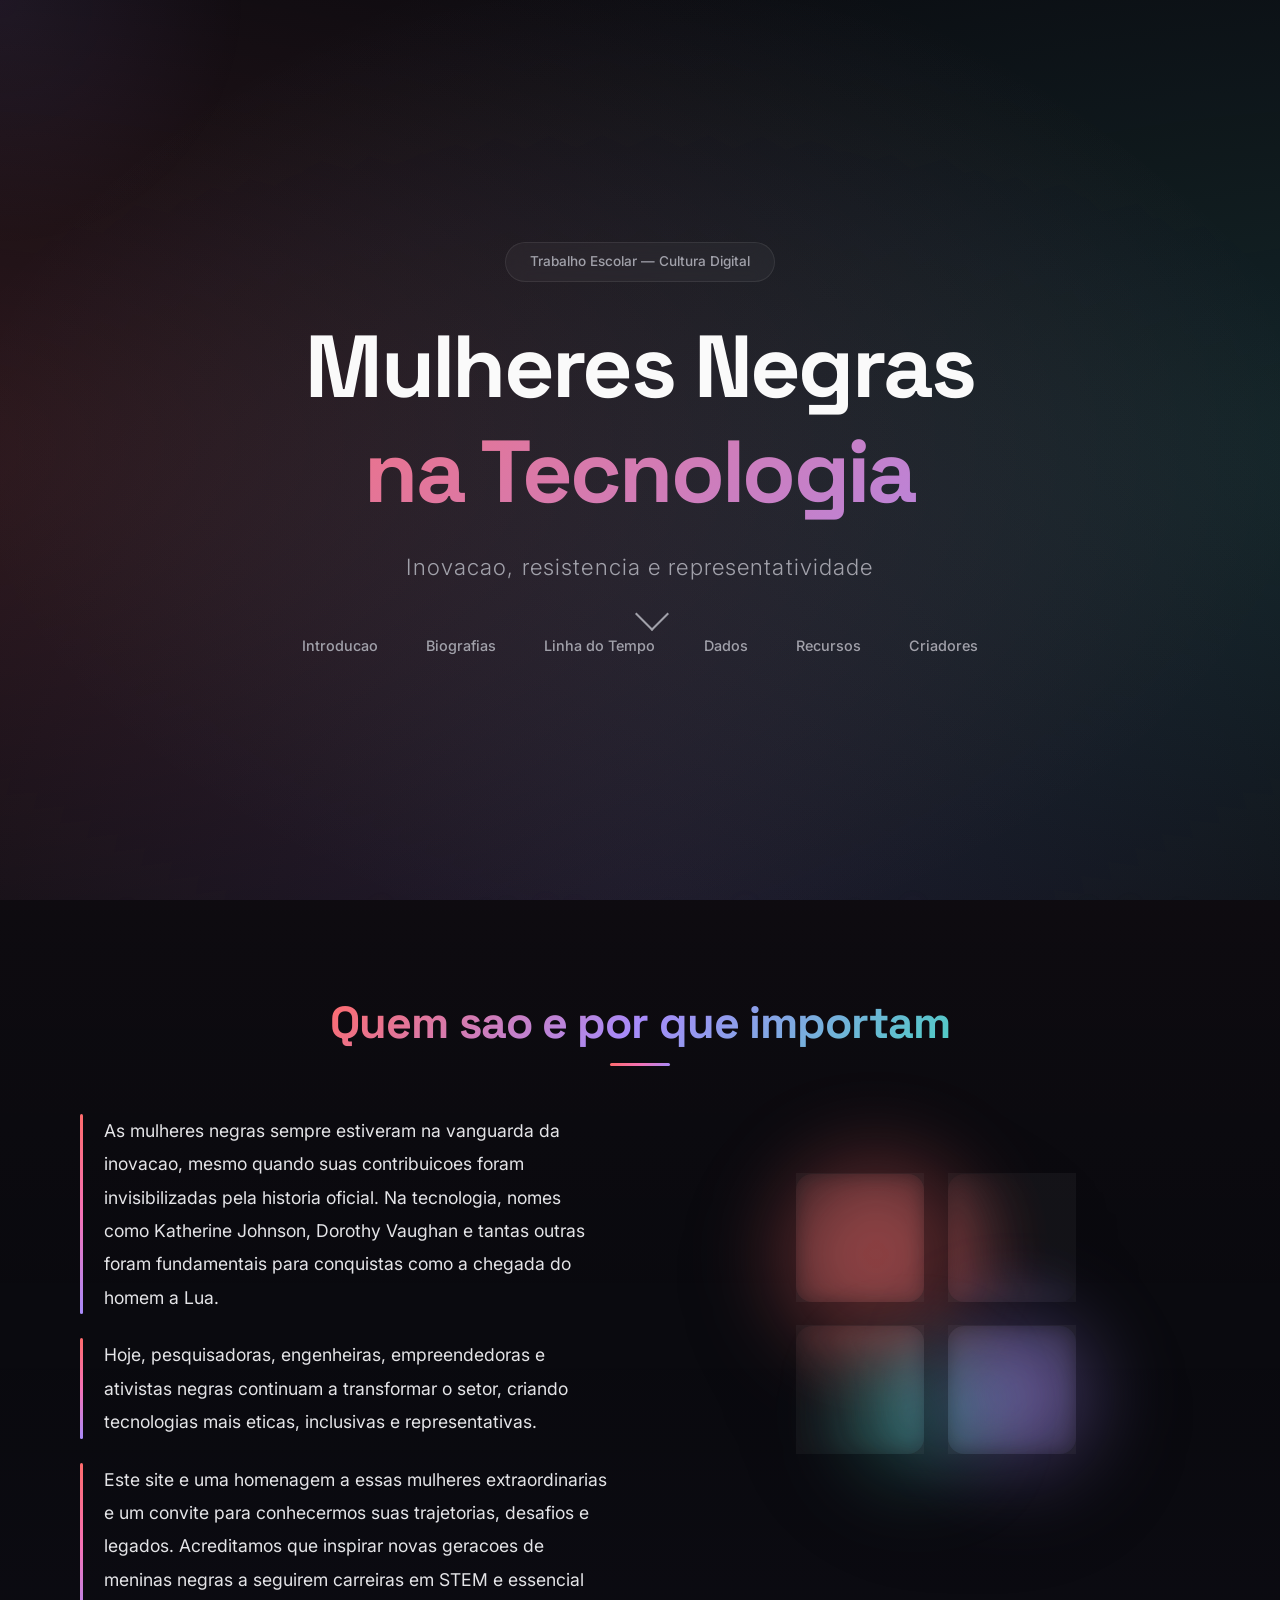
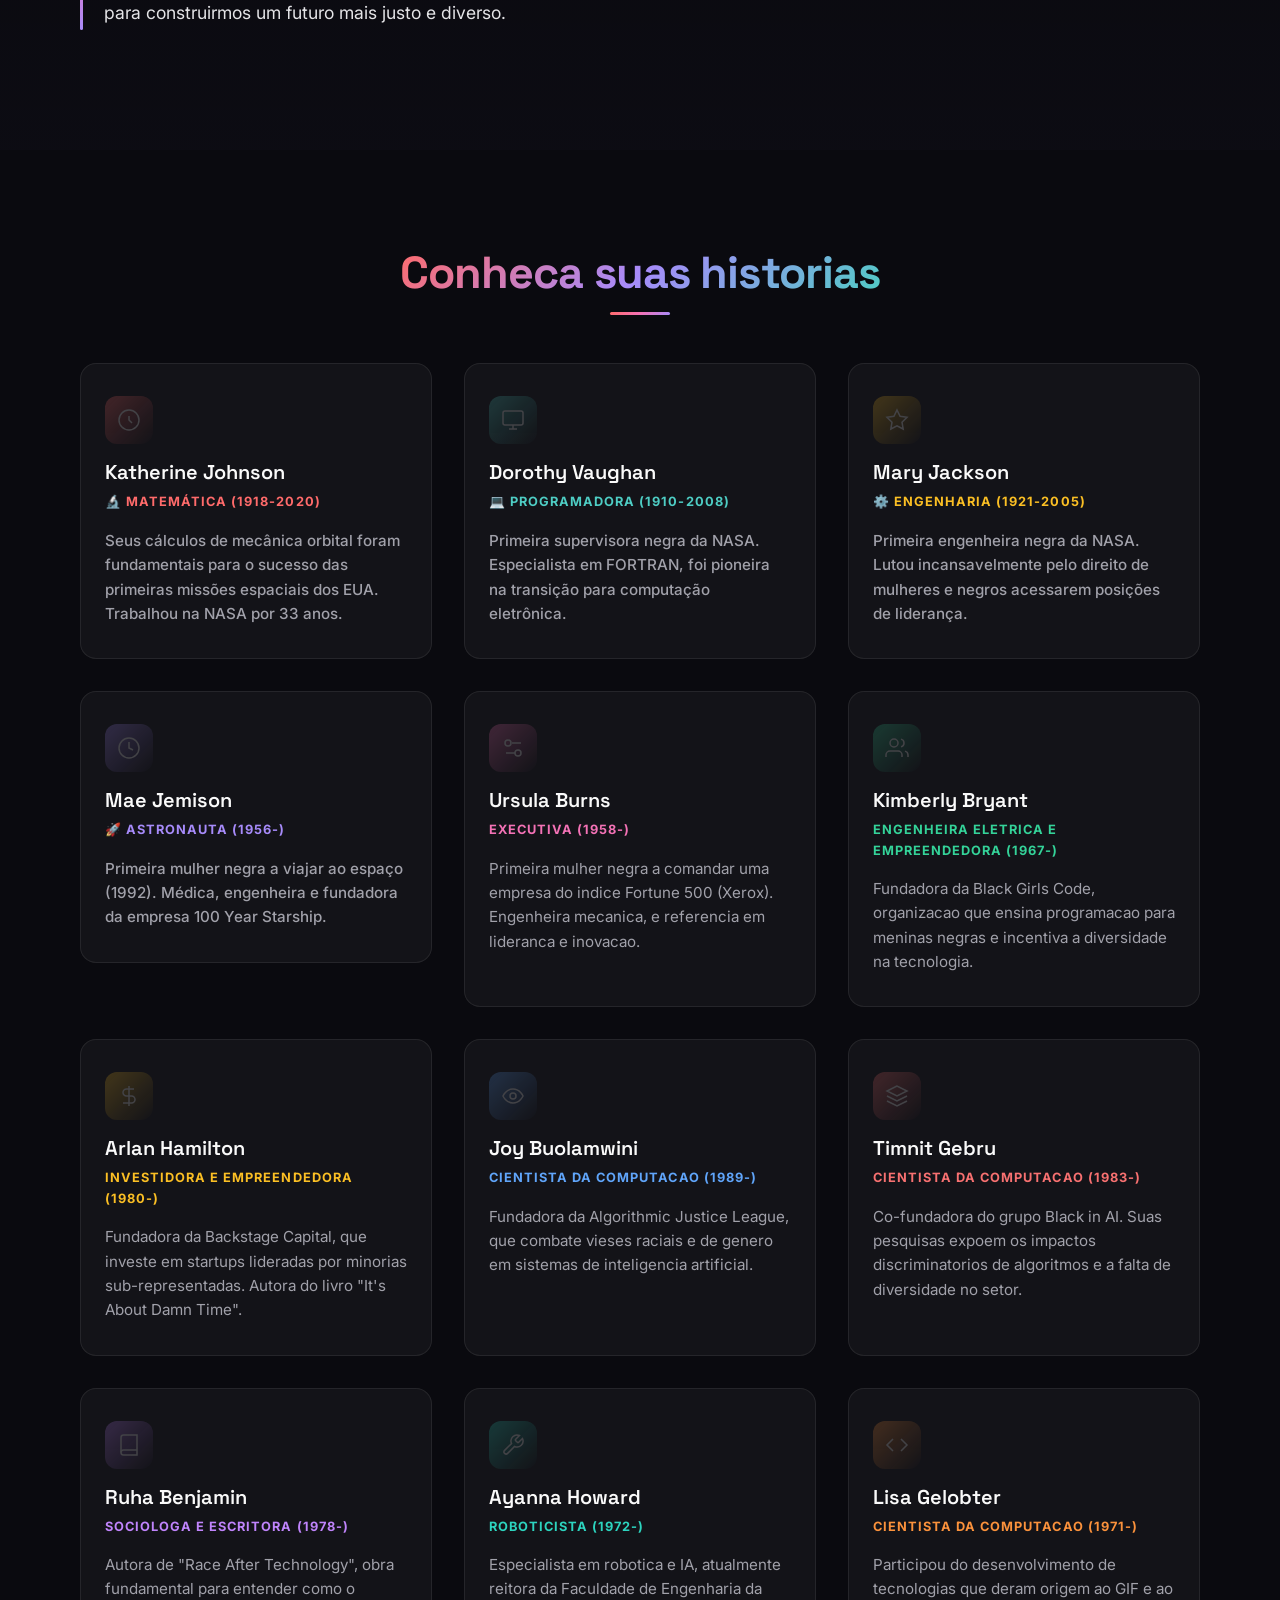
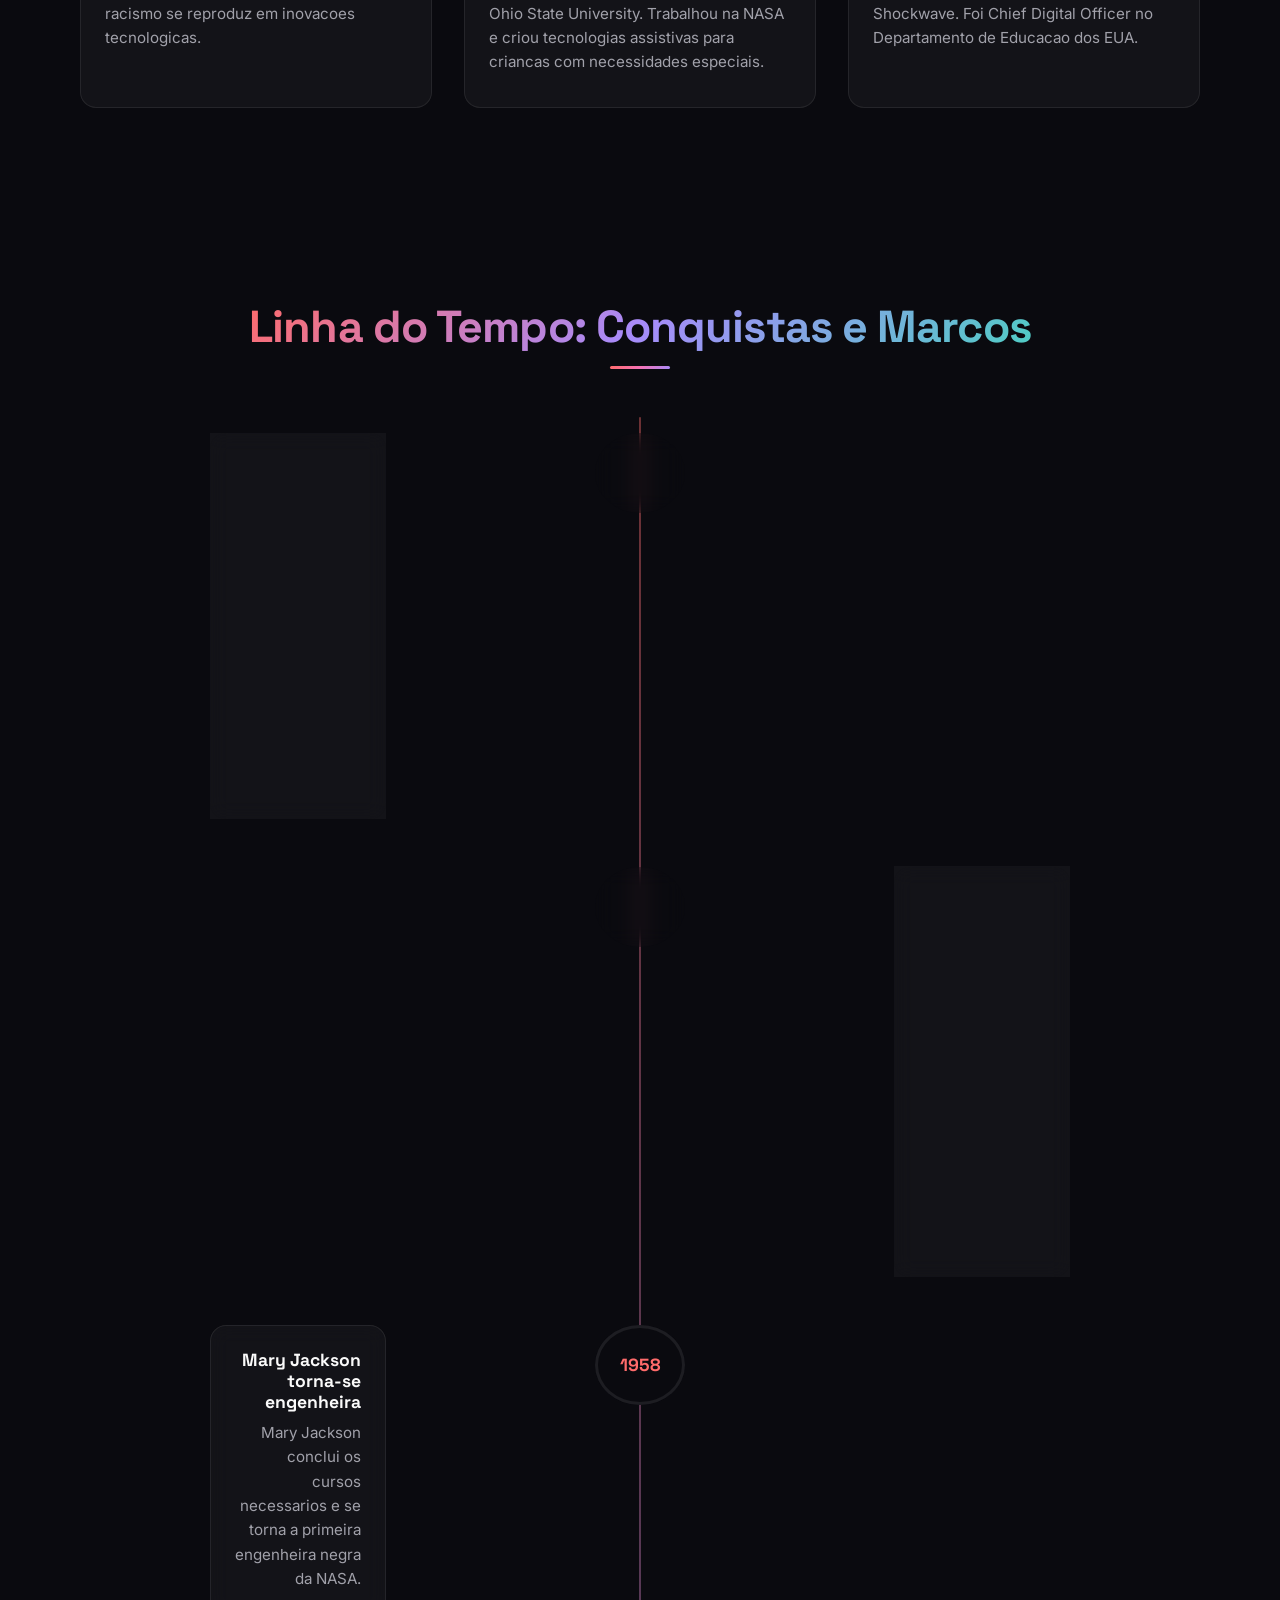
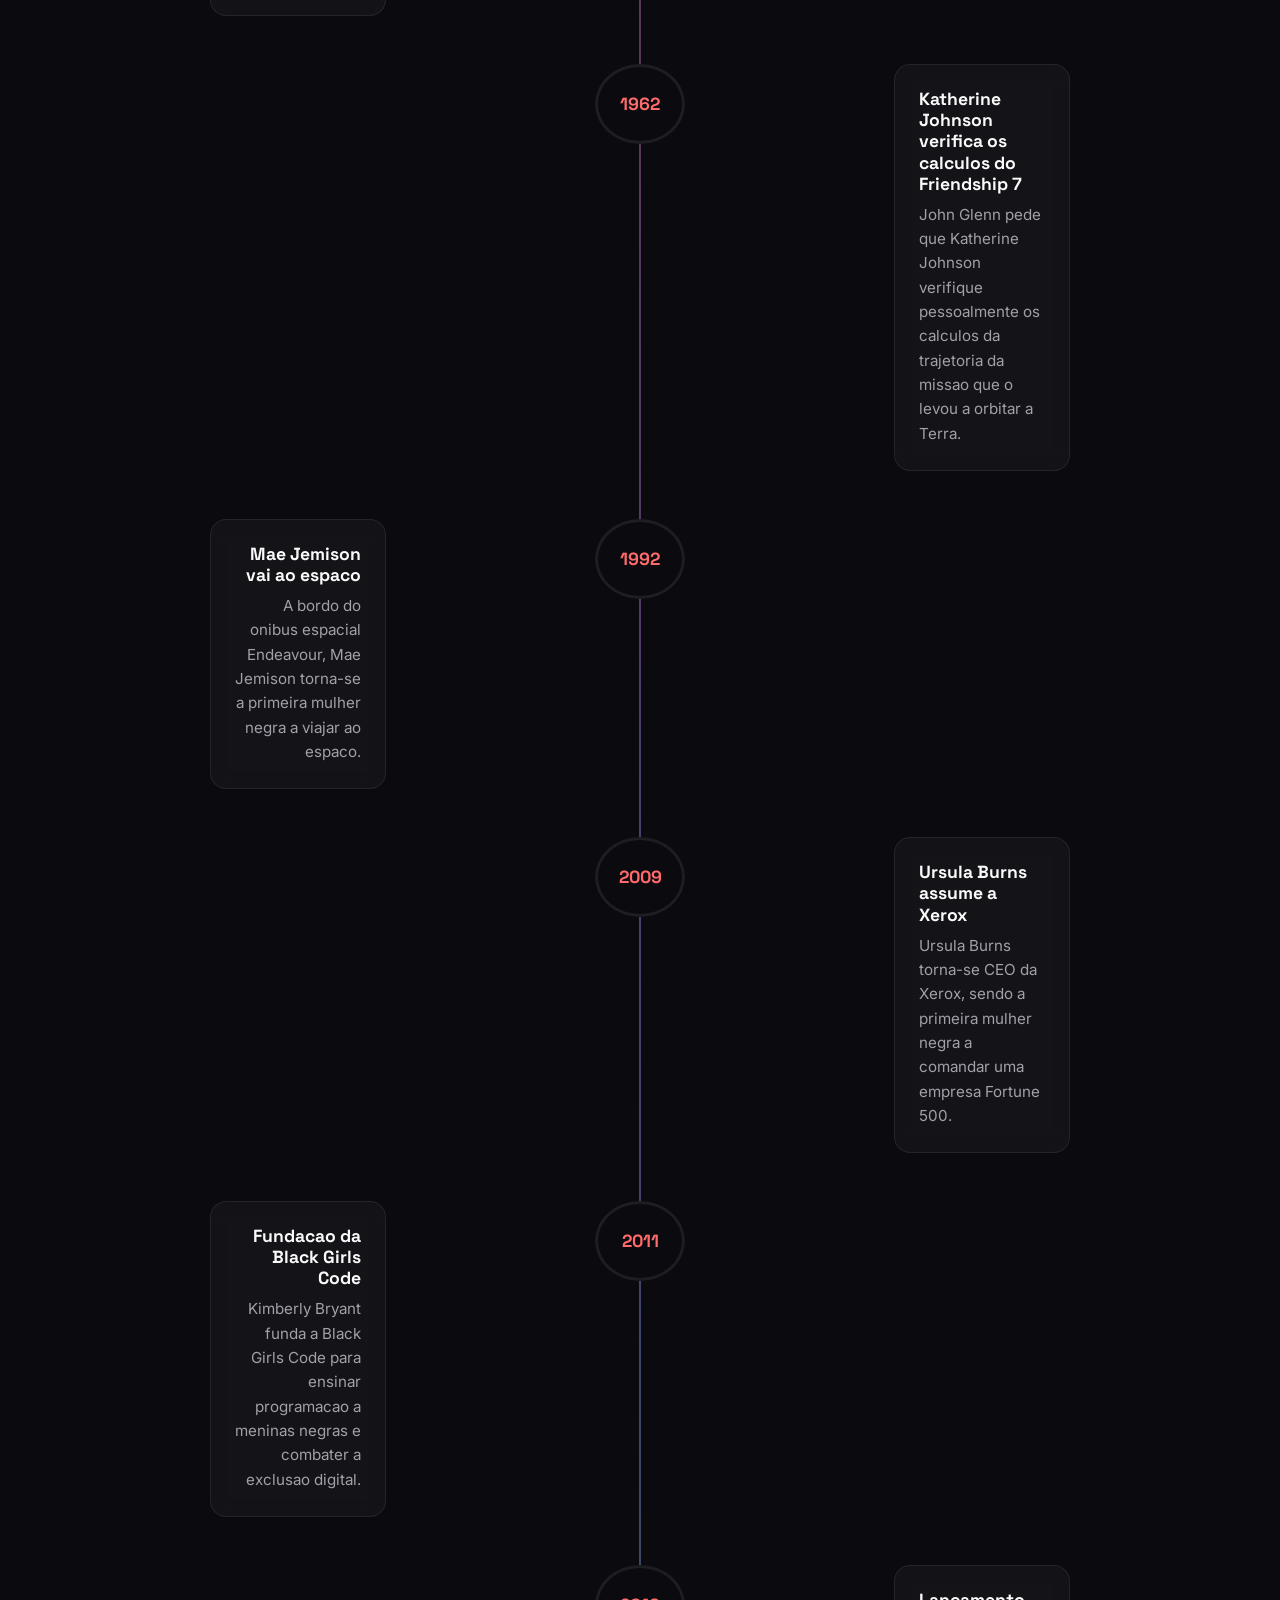
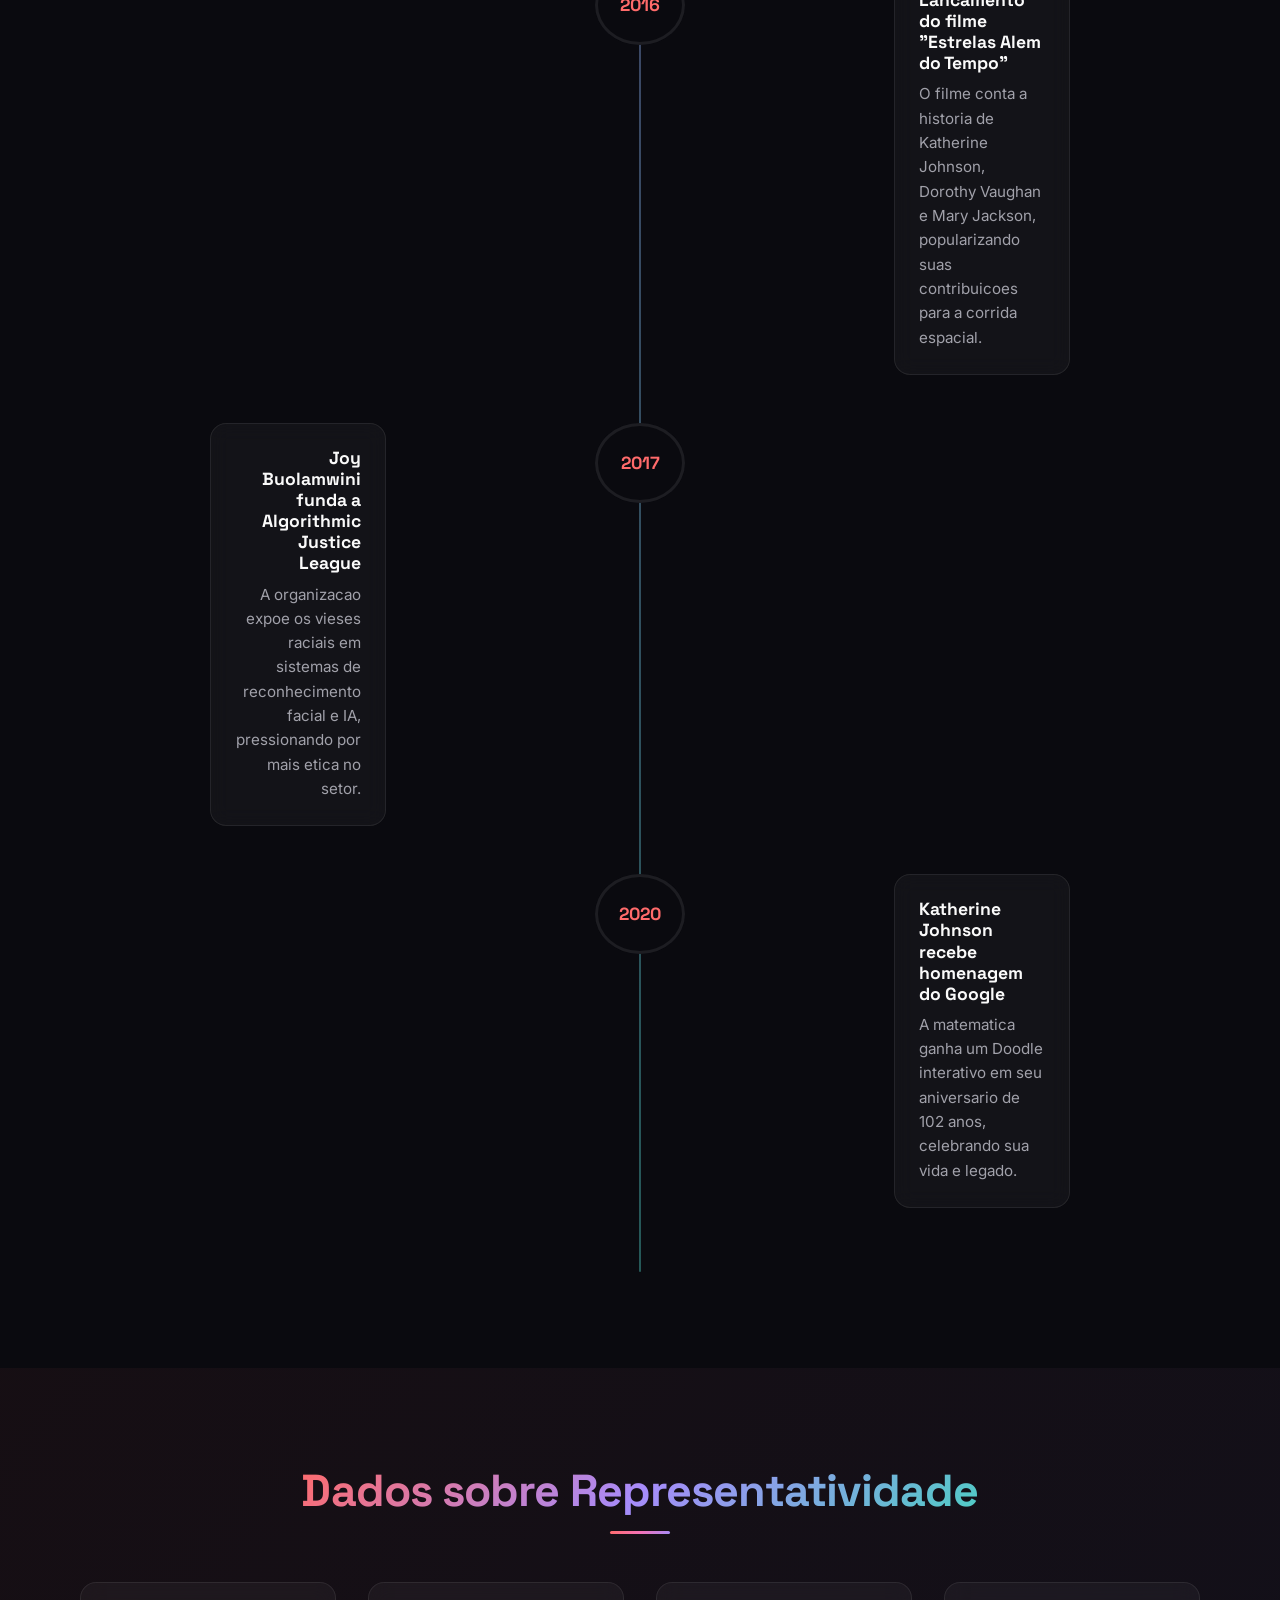
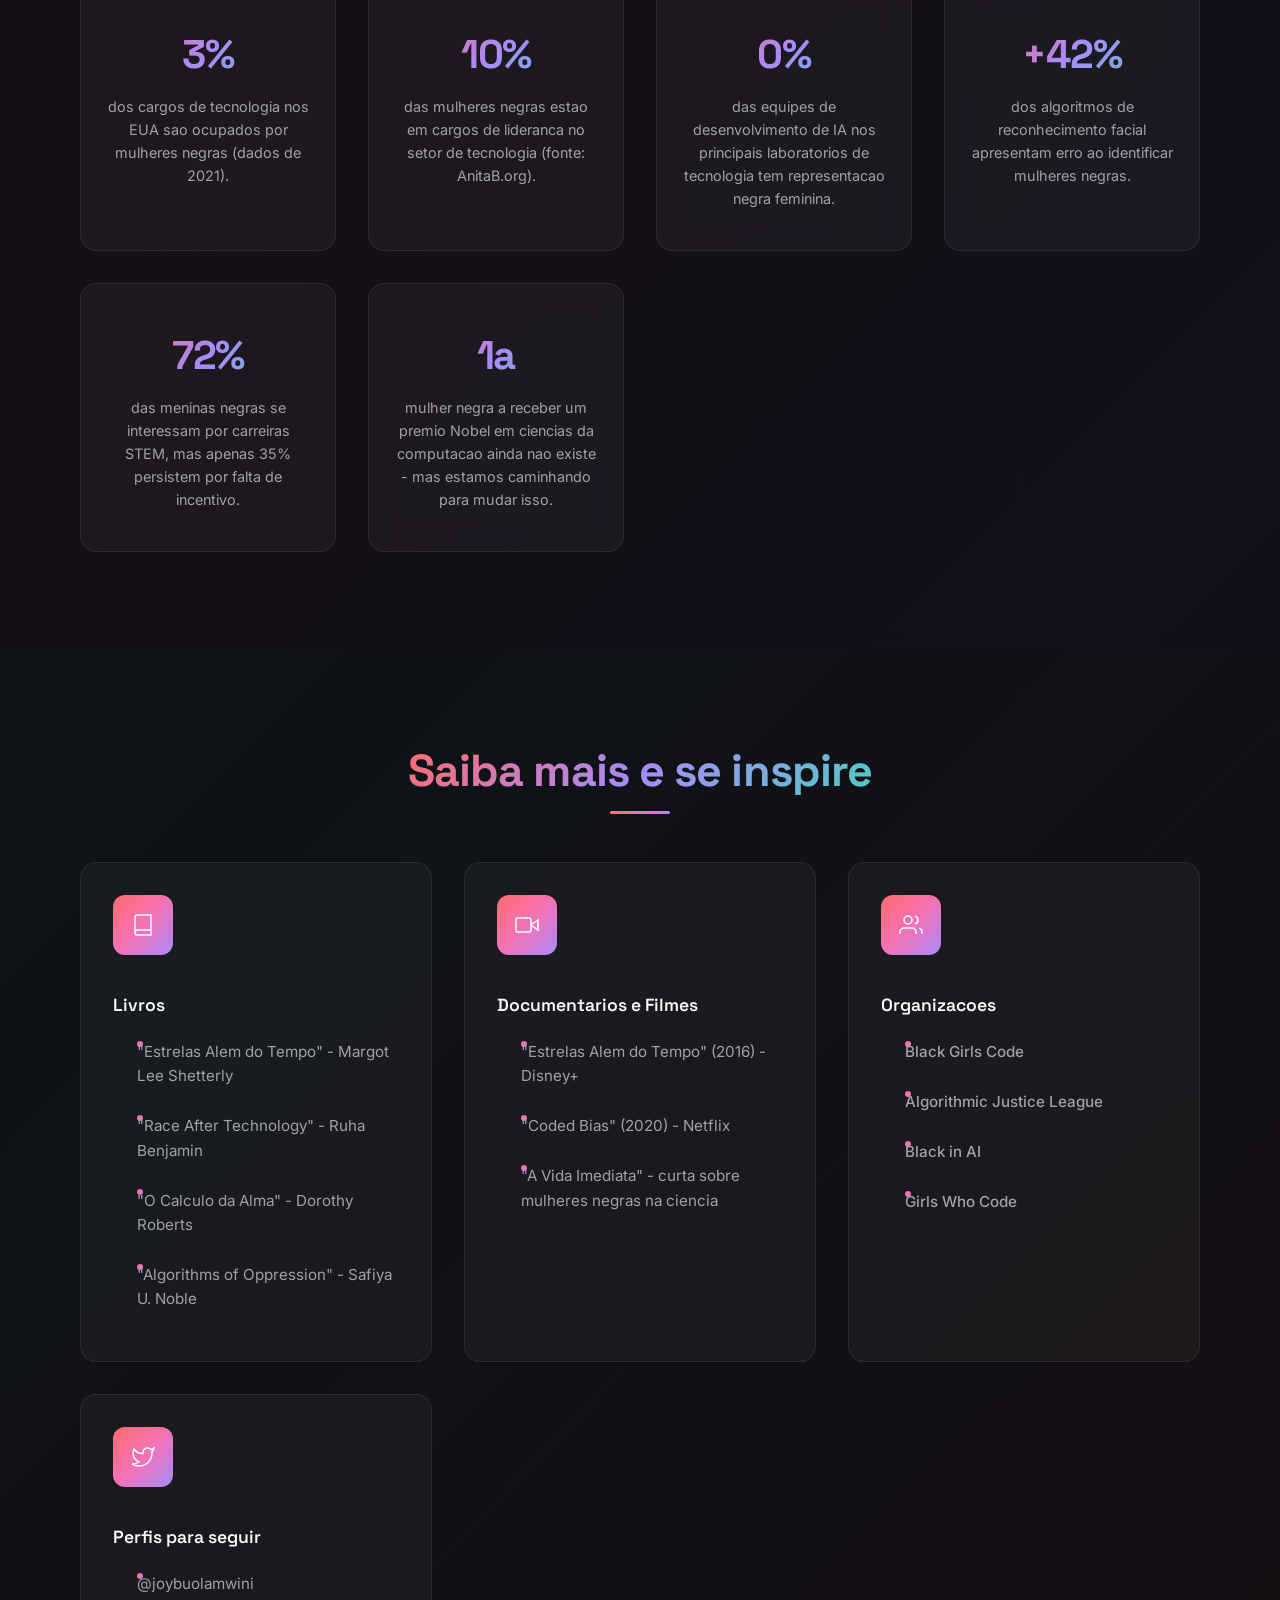
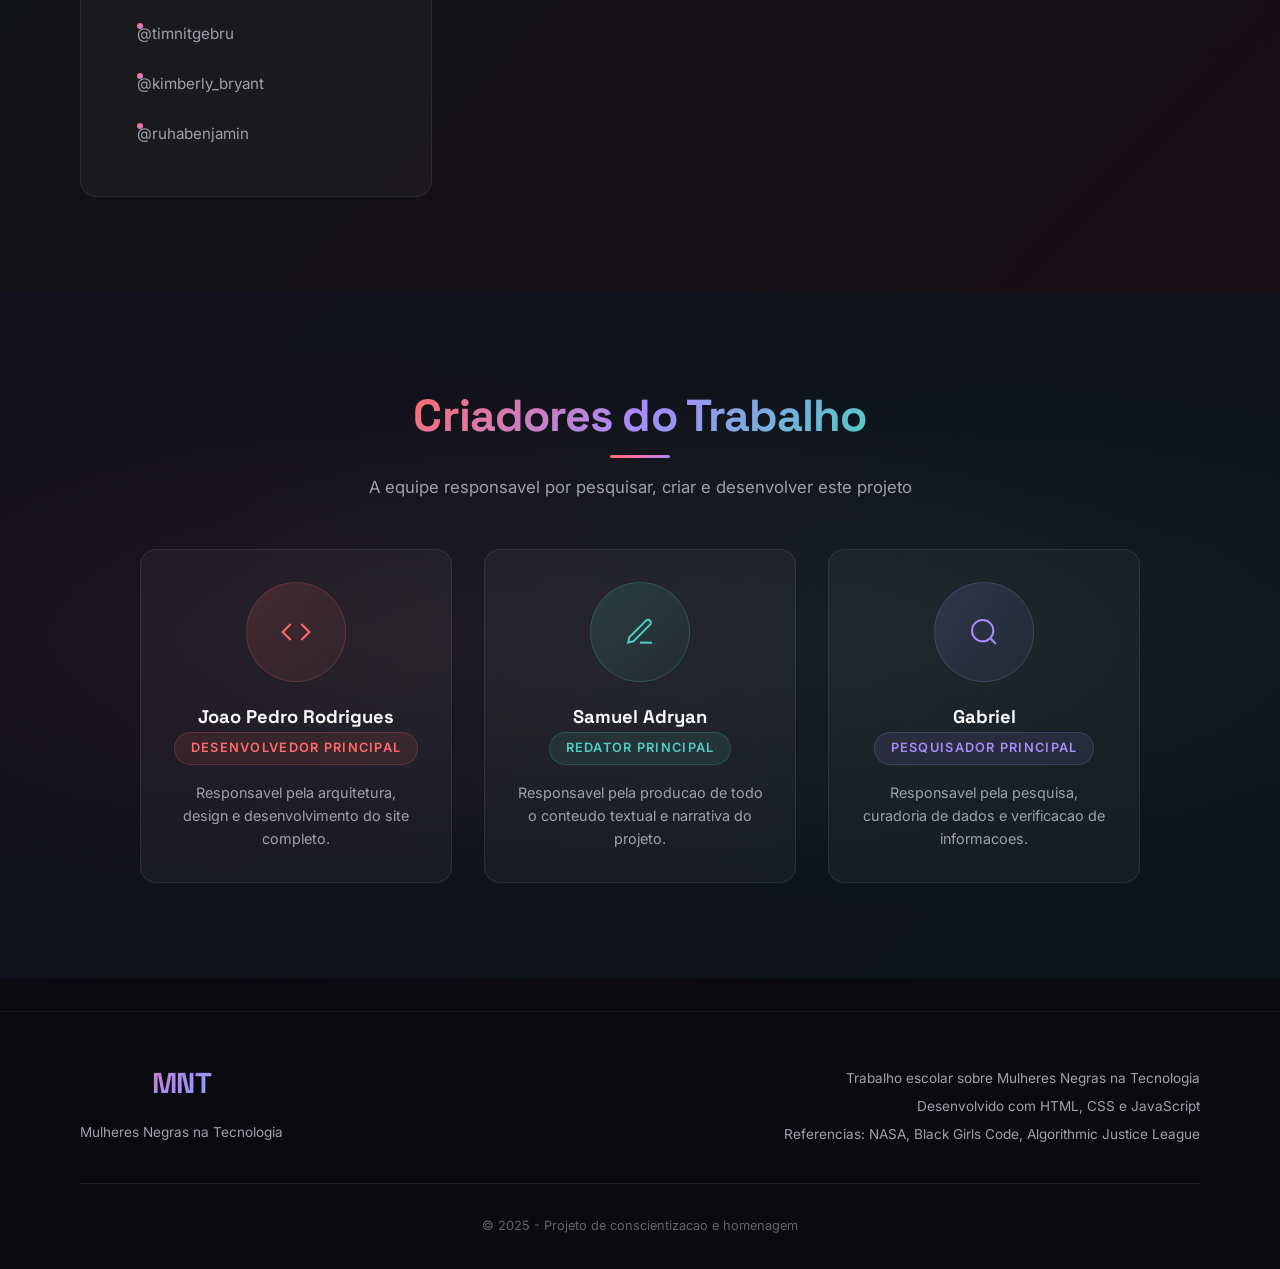
==== commit 0c2d371a: "ajustando a parte do saiba mais - Agora é passar raiva com a linha temporal" ====
--- a/index.html
+++ b/index.html
@@ -294,7 +294,7 @@
         <section id="estatisticas" class="secao estatisticas">
             <div class="container">
                 <h2 class="titulo-secao"><span>Dados sobre Representatividade</span></h2>
-                <div class="grid-estatisticas">
+                <div class="grid-stats">
                     <div class="card-estatistica">
                         <span class="numero" data-valor="3" data-sufixo="%">3%</span>
                         <p class="descricao-estatistica">dos cargos de tecnologia nos EUA sao ocupados por mulheres negras (dados de 2021).</p>
@@ -326,53 +326,64 @@
         <section id="recursos" class="secao recursos">
             <div class="container">
                 <h2 class="titulo-secao"><span>Saiba mais e se inspire</span></h2>
-                <div class="grid-recursos">
+                <div class="resources-grid">
                     <div class="recurso">
                         <div class="recurso-icon" aria-hidden="true">
                             <svg viewBox="0 0 24 24" fill="none" stroke="currentColor" stroke-width="1.5"><path d="M4 19.5A2.5 2.5 0 016.5 17H20"/><path d="M6.5 2H20v20H6.5A2.5 2.5 0 014 19.5v-15A2.5 2.5 0 016.5 2z"/></svg>
                         </div>
-                        <h3>Livros</h3>
-                        <ul>
-                            <li>"Estrelas Alem do Tempo" - Margot Lee Shetterly</li>
-                            <li>"Race After Technology" - Ruha Benjamin</li>
-                            <li>"O Calculo da Alma" - Dorothy Roberts</li>
-                            <li>"Algorithms of Oppression" - Safiya U. Noble</li>
-                        </ul>
-                    </div>
+                        <div class="recurso-content">
+                            <h3>Livros</h3>
+                            <ul style="margin: 0.5rem 0 0 0; padding-left: 1.5rem; color: var(--cor-texto-muted); font-size: 0.95rem;">
+                                <li>"Estrelas Alem do Tempo" - Margot Lee Shetterly</li>
+                                <li>"Race After Technology" - Ruha Benjamin</li>
+                                <li>"O Calculo da Alma" - Dorothy Roberts</li>
+                                <li>"Algorithms of Oppression" - Safiya U. Noble</li>
+                            </ul>
+                        </div>
+                    </div>
+
                     <div class="recurso">
                         <div class="recurso-icon" aria-hidden="true">
                             <svg viewBox="0 0 24 24" fill="none" stroke="currentColor" stroke-width="1.5"><polygon points="23 7 16 12 23 17 23 7"/><rect x="1" y="5" width="15" height="14" rx="2" ry="2"/></svg>
                         </div>
-                        <h3>Documentarios e Filmes</h3>
-                        <ul>
-                            <li>"Estrelas Alem do Tempo" (2016) - Disney+</li>
-                            <li>"Coded Bias" (2020) - Netflix</li>
-                            <li>"A Vida Imediata" - curta sobre mulheres negras na ciencia</li>
-                        </ul>
-                    </div>
+                        <div class="recurso-content">
+                            <h3>Documentarios e Filmes</h3>
+                            <ul style="margin: 0.5rem 0 0 0; padding-left: 1.5rem; color: var(--cor-texto-muted); font-size: 0.95rem;">
+                                <li>"Estrelas Alem do Tempo" (2016) - Disney+</li>
+                                <li>"Coded Bias" (2020) - Netflix</li>
+                                <li>"A Vida Imediata" - curta sobre mulheres negras na ciencia</li>
+                            </ul>
+                        </div>
+                    </div>
+
                     <div class="recurso">
                         <div class="recurso-icon" aria-hidden="true">
                             <svg viewBox="0 0 24 24" fill="none" stroke="currentColor" stroke-width="1.5"><path d="M17 21v-2a4 4 0 00-4-4H5a4 4 0 00-4 4v2"/><circle cx="9" cy="7" r="4"/><path d="M23 21v-2a4 4 0 00-3-3.87"/><path d="M16 3.13a4 4 0 010 7.75"/></svg>
                         </div>
-                        <h3>Organizacoes</h3>
-                        <ul>
-                            <li><a href="https://www.blackgirlscode.com" target="_blank" rel="noopener noreferrer">Black Girls Code</a></li>
-                            <li><a href="https://www.ajl.org" target="_blank" rel="noopener noreferrer">Algorithmic Justice League</a></li>
-                            <li><a href="https://www.blackinai.org" target="_blank" rel="noopener noreferrer">Black in AI</a></li>
-                            <li><a href="https://www.girlswhocode.com" target="_blank" rel="noopener noreferrer">Girls Who Code</a></li>
-                        </ul>
-                    </div>
+                        <div class="recurso-content">
+                            <h3>Organizacoes</h3>
+                            <ul style="margin: 0.5rem 0 0 0; padding-left: 1.5rem; color: var(--cor-texto-muted); font-size: 0.95rem;">
+                                <li><a href="https://www.blackgirlscode.com" target="_blank" rel="noopener noreferrer" style="color: var(--cor-texto-muted); text-decoration: none;">Black Girls Code</a></li>
+                                <li><a href="https://www.ajl.org" target="_blank" rel="noopener noreferrer" style="color: var(--cor-texto-muted); text-decoration: none;">Algorithmic Justice League</a></li>
+                                <li><a href="https://www.blackinai.org" target="_blank" rel="noopener noreferrer" style="color: var(--cor-texto-muted); text-decoration: none;">Black in AI</a></li>
+                                <li><a href="https://www.girlswhocode.com" target="_blank" rel="noopener noreferrer" style="color: var(--cor-texto-muted); text-decoration: none;">Girls Who Code</a></li>
+                            </ul>
+                        </div>
+                    </div>
+
                     <div class="recurso">
                         <div class="recurso-icon" aria-hidden="true">
                             <svg viewBox="0 0 24 24" fill="none" stroke="currentColor" stroke-width="1.5"><path d="M23 3a10.9 10.9 0 01-3.14 1.53 4.48 4.48 0 00-7.86 3v1A10.66 10.66 0 013 4s-4 9 5 13a11.64 11.64 0 01-7 2c9 5 20 0 20-11.5a4.5 4.5 0 00-.08-.83A7.72 7.72 0 0023 3z"/></svg>
                         </div>
-                        <h3>Perfis para seguir</h3>
-                        <ul>
-                            <li>@joybuolamwini</li>
-                            <li>@timnitgebru</li>
-                            <li>@kimberly_bryant</li>
-                            <li>@ruhabenjamin</li>
-                        </ul>
+                        <div class="recurso-content">
+                            <h3>Perfis para seguir</h3>
+                            <ul style="margin: 0.5rem 0 0 0; padding-left: 1.5rem; color: var(--cor-texto-muted); font-size: 0.95rem;">
+                                <li>@joybuolamwini</li>
+                                <li>@timnitgebru</li>
+                                <li>@kimberly_bryant</li>
+                                <li>@ruhabenjamin</li>
+                            </ul>
+                        </div>
                     </div>
                 </div>
             </div>
@@ -443,6 +454,3 @@
     <script type="module" src="animacoes/main-new.js"></script>
 </body>
 </html>
-    <script src="animacoes/main.js"></script>
-</body>
-</html>
--- a/design/homepage.css
+++ b/design/homepage.css
@@ -278,9 +278,17 @@
     background: linear-gradient(135deg, rgba(78, 205, 196, 0.05) 0%, rgba(255, 107, 107, 0.05) 100%);
 }
 
+.resources-grid {
+    display: grid;
+    grid-template-columns: repeat(auto-fit, minmax(300px, 1fr));
+    gap: 2rem;
+    margin-top: 3rem;
+}
+
 .recurso {
     display: flex;
-    gap: 2rem;
+    flex-direction: column;
+    gap: 1.5rem;
     align-items: flex-start;
     padding: 2rem;
     background: var(--cor-bg-card);
@@ -292,7 +300,8 @@
 .recurso:hover {
     background: var(--cor-bg-card-hover);
     border-color: var(--cor-borda-hover);
-    transform: translateX(4px);
+    transform: translateY(-4px);
+    box-shadow: 0 8px 24px rgba(0, 0, 0, 0.15);
 }
 
 .recurso-icon {
@@ -304,24 +313,54 @@
     display: flex;
     align-items: center;
     justify-content: center;
-    opacity: 0.3;
+    color: #fff;
+    transition: all 0.3s ease;
+}
+
+.recurso:hover .recurso-icon {
+    transform: scale(1.1);
+    filter: brightness(1.1);
 }
 
 .recurso-icon svg {
     width: 24px;
     height: 24px;
-    color: #fff;
+    stroke: currentColor;
+}
+
+.recurso-content {
+    width: 100%;
 }
 
 .recurso-content h3 {
-    margin-bottom: 0.5rem;
+    margin: 0 0 1rem 0;
     color: var(--cor-texto-titulo);
-}
-
-.recurso-content p {
+    font-size: 1.1rem;
+    font-weight: 600;
+}
+
+.recurso-content ul {
+    list-style: none;
+    padding: 0;
     margin: 0;
+}
+
+.recurso-content li {
+    padding: 0.5rem 0;
     color: var(--cor-texto-muted);
     font-size: 0.95rem;
+    line-height: 1.6;
+}
+
+.recurso-content a {
+    color: var(--cor-texto-muted);
+    text-decoration: none;
+    transition: color 0.3s ease;
+    font-weight: 500;
+}
+
+.recurso-content a:hover {
+    color: var(--grad-1);
 }
 
 .recurso-link {
@@ -457,6 +496,12 @@
    RESPONSIVE AJUSTES HOMEPAGE
    ============================================ */
 
+@media (max-width: 1024px) {
+    .resources-grid {
+        grid-template-columns: repeat(auto-fit, minmax(250px, 1fr));
+    }
+}
+
 @media (max-width: 768px) {
     .conteudo-introducao {
         grid-template-columns: 1fr;
@@ -472,10 +517,52 @@
 
     .recurso {
         flex-direction: column;
-        text-align: center;
+        text-align: left;
+    }
+
+    .resources-grid {
+        grid-template-columns: 1fr;
+    }
+
+    .recurso-icon {
+        width: 50px;
+        height: 50px;
     }
 
     .criador-card {
         padding: 1.5rem 1rem;
     }
-}
+
+    .timeline::before {
+        left: 30px;
+    }
+
+    .timeline-item:nth-child(odd),
+    .timeline-item:nth-child(even) {
+        padding-left: 120px;
+        padding-right: 0;
+        text-align: left;
+    }
+}
+
+@media (max-width: 480px) {
+    .resources-grid {
+        grid-template-columns: 1fr;
+    }
+
+    .recurso {
+        padding: 1.5rem;
+    }
+
+    .recurso-content h3 {
+        font-size: 1rem;
+    }
+
+    .recurso-content li {
+        font-size: 0.9rem;
+    }
+
+    .grid-stats {
+        grid-template-columns: 1fr;
+    }
+}
